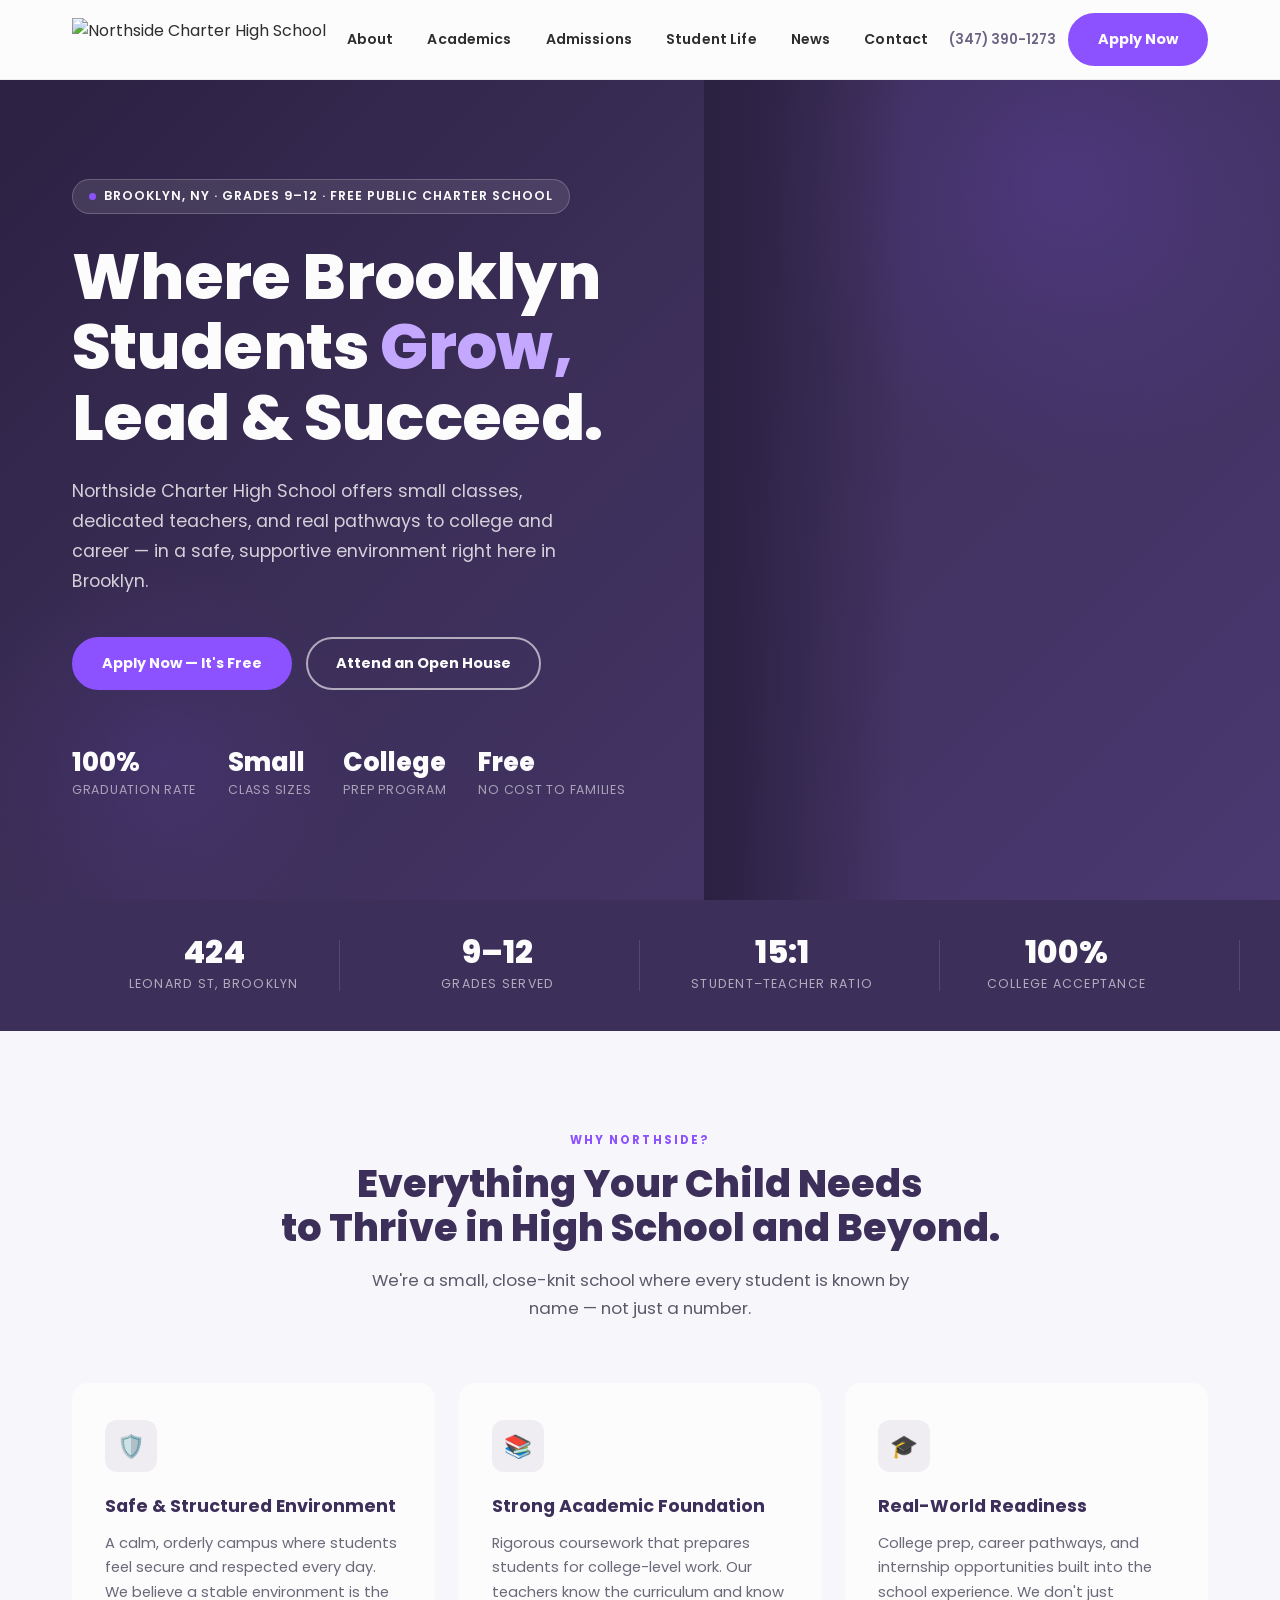
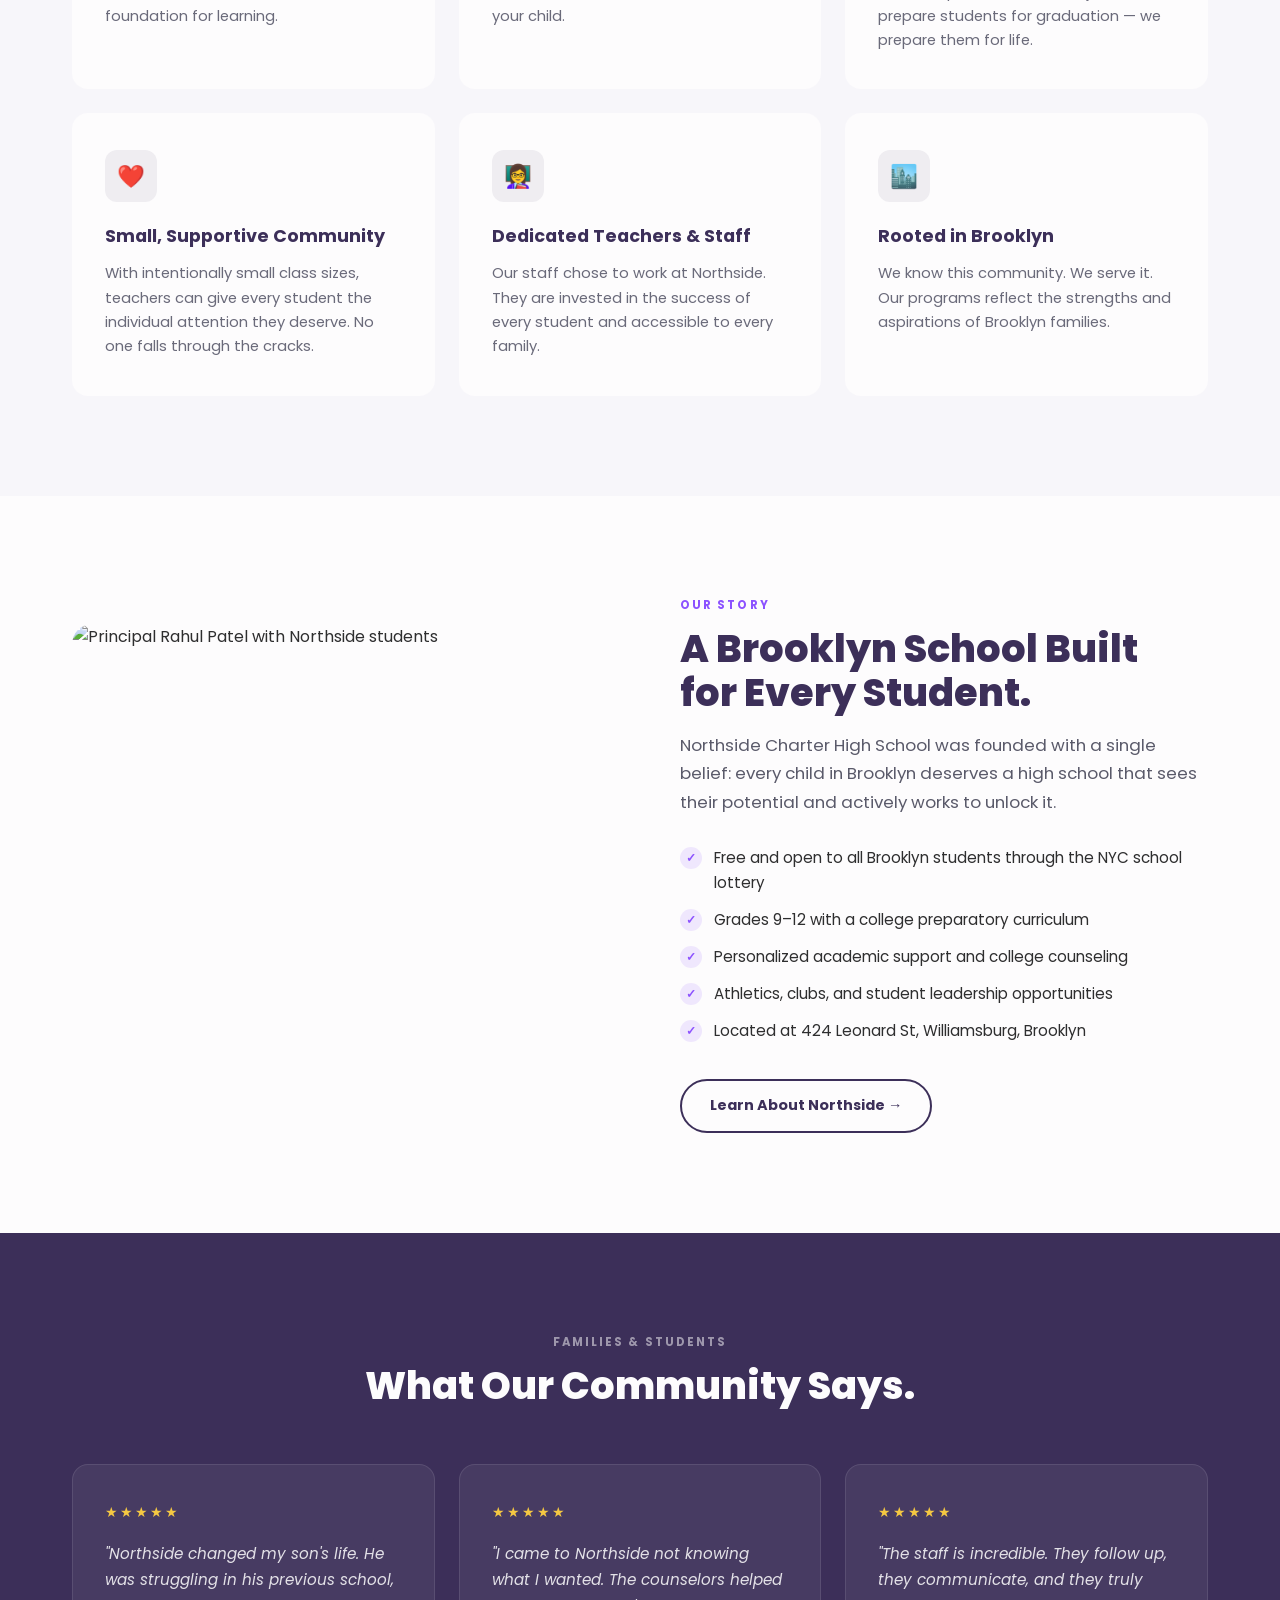
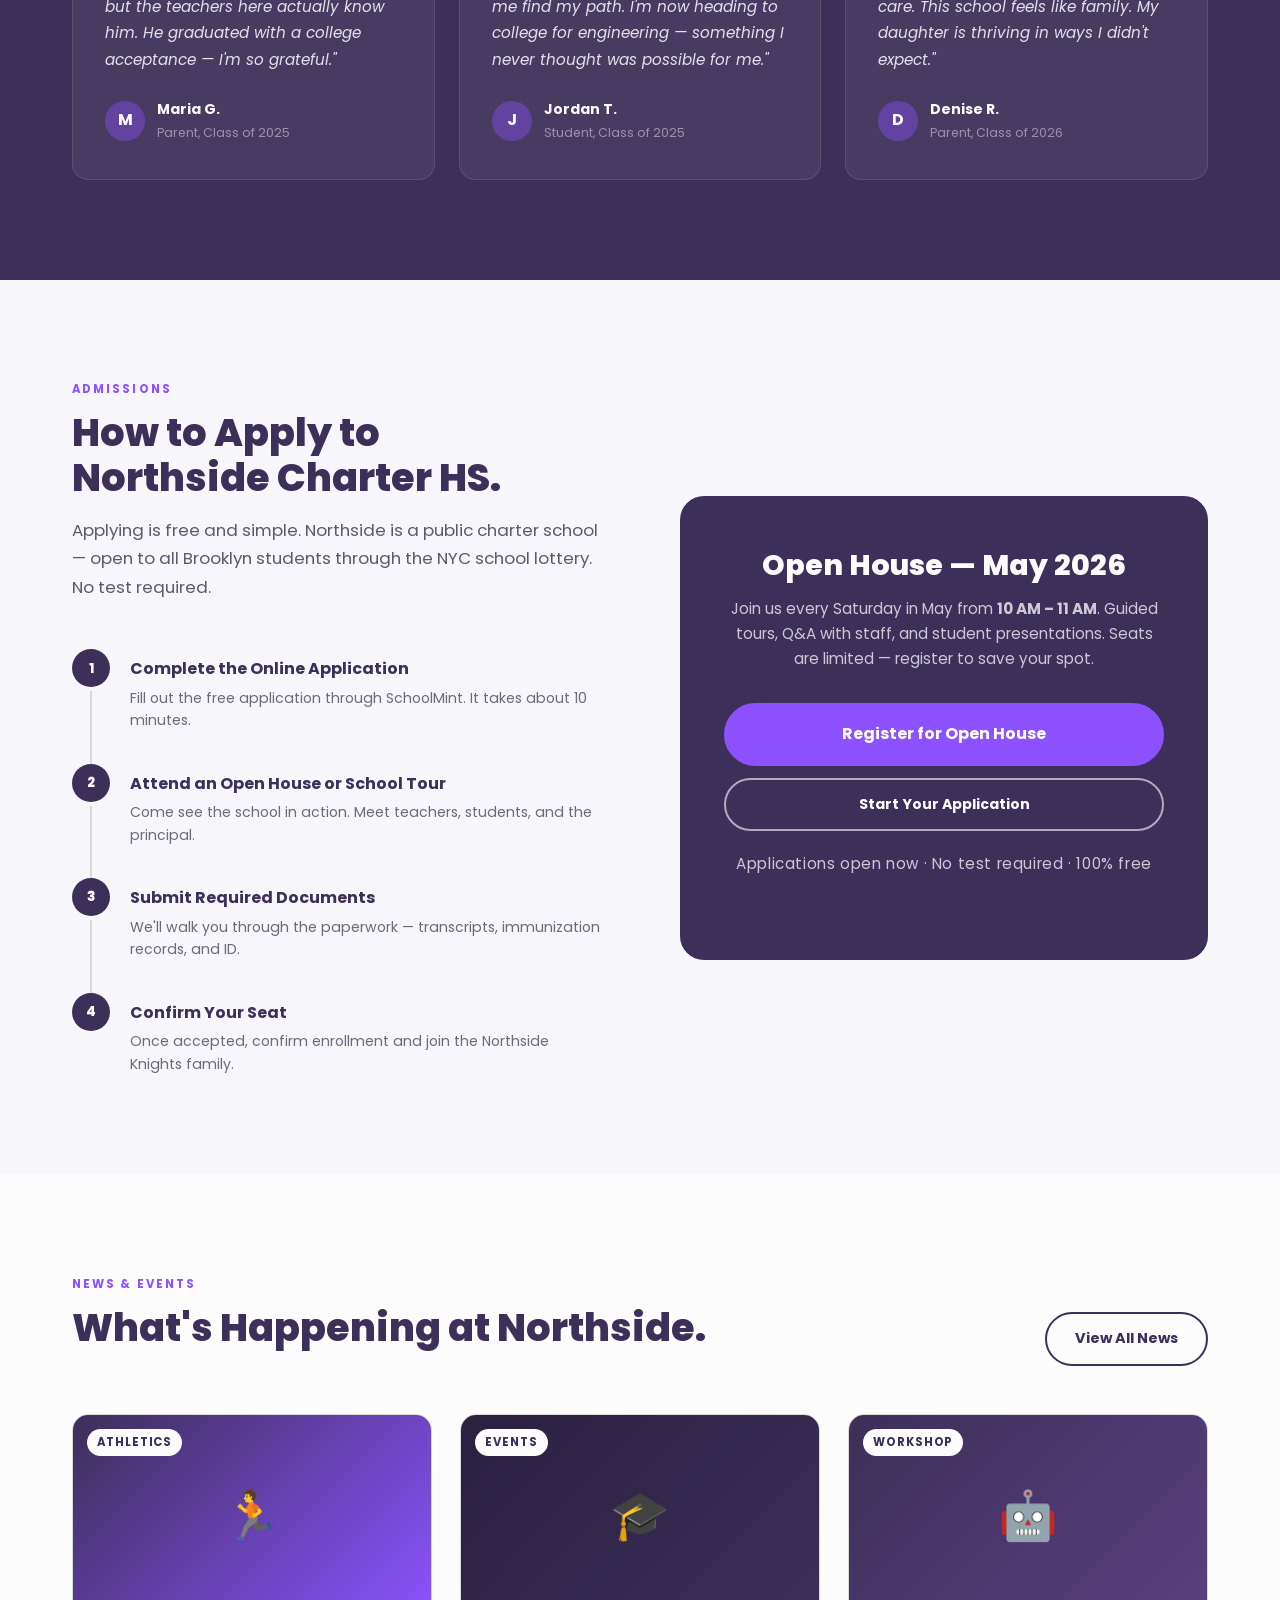
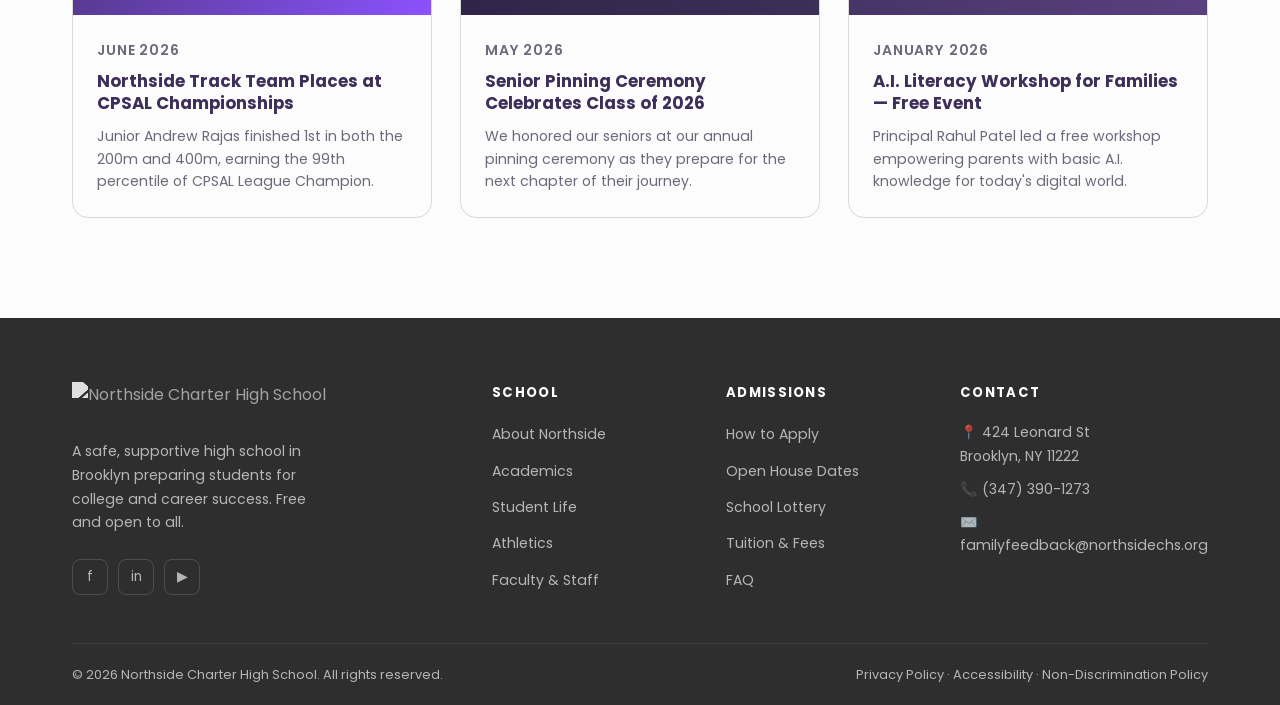
==== index.html @ cc8e1111 "Initial commit: Northside Charter HS demo site" ====
<!DOCTYPE html>
<html lang="en">
<head>
  <meta charset="UTF-8">
  <meta name="viewport" content="width=device-width, initial-scale=1.0">
  <title>Northside Charter High School · Brooklyn, NY</title>
  <meta name="description" content="A safe, supportive high school in Brooklyn that prepares your child for college and career success. Now accepting applications for Grades 9–12.">
  <link rel="stylesheet" href="css/style.css">
</head>
<body>

  <!-- ═══════════════════════════════════════════════════════
       NAVIGATION
  ════════════════════════════════════════════════════════ -->
  <nav class="nav" id="nav">
    <div class="container nav-inner">

      <a href="index.html" class="nav-logo">
        <img src="../images/logo-northside.png" alt="Northside Charter High School">
      </a>

      <ul class="nav-links">
        <li><a href="about.html">About</a></li>
        <li><a href="academics.html">Academics</a></li>
        <li><a href="admissions.html">Admissions</a></li>
        <li><a href="#">Student Life</a></li>
        <li><a href="#">News</a></li>
        <li><a href="#">Contact</a></li>
      </ul>

      <div class="nav-actions">
        <span class="nav-phone">(347) 390-1273</span>
        <a href="admissions.html" class="btn btn-primary">Apply Now</a>
      </div>

      <button class="nav-hamburger" aria-label="Open menu">
        <span></span><span></span><span></span>
      </button>

    </div>
  </nav>

  <!-- ═══════════════════════════════════════════════════════
       HERO
  ════════════════════════════════════════════════════════ -->
  <section class="hero">
    <div class="hero-bg"></div>

    <div class="container">
      <div class="hero-content">
        <div class="hero-badge">Brooklyn, NY · Grades 9–12 · Free Public Charter School</div>

        <h1>
          Where Brooklyn<br>
          Students <em>Grow,</em><br>
          Lead &amp; Succeed.
        </h1>

        <p class="hero-sub">
          Northside Charter High School offers small classes, dedicated teachers,
          and real pathways to college and career — in a safe, supportive environment
          right here in Brooklyn.
        </p>

        <div class="hero-ctas">
          <a href="admissions.html" class="btn btn-primary">Apply Now — It's Free</a>
          <a href="#open-house" class="btn btn-outline">Attend an Open House</a>
        </div>

        <div class="hero-trust">
          <div class="hero-stat">
            <strong>100%</strong>
            <span>Graduation Rate</span>
          </div>
          <div class="hero-stat">
            <strong>Small</strong>
            <span>Class Sizes</span>
          </div>
          <div class="hero-stat">
            <strong>College</strong>
            <span>Prep Program</span>
          </div>
          <div class="hero-stat">
            <strong>Free</strong>
            <span>No Cost to Families</span>
          </div>
        </div>
      </div>
    </div>

    <!-- Add your hero school photo here -->
    <div class="hero-image-col">
      <img src="../images/student-showcase.jpg" alt="Northside students in class">
    </div>
  </section>

  <!-- ═══════════════════════════════════════════════════════
       STATS BAR
  ════════════════════════════════════════════════════════ -->
  <section class="stats-bar">
    <div class="container">
      <div class="stat-item">
        <strong>424</strong>
        <span>Leonard St, Brooklyn</span>
      </div>
      <div class="stat-item">
        <strong>9–12</strong>
        <span>Grades Served</span>
      </div>
      <div class="stat-item">
        <strong>15:1</strong>
        <span>Student–Teacher Ratio</span>
      </div>
      <div class="stat-item">
        <strong>100%</strong>
        <span>College Acceptance</span>
      </div>
    </div>
  </section>

  <!-- ═══════════════════════════════════════════════════════
       WHY NORTHSIDE — PILLARS
  ════════════════════════════════════════════════════════ -->
  <section class="pillars">
    <div class="container">
      <div class="pillars-header">
        <p class="section-label">Why Northside?</p>
        <h2 class="section-title">Everything Your Child Needs<br>to Thrive in High School and Beyond.</h2>
        <p class="section-sub">We're a small, close-knit school where every student is known by name — not just a number.</p>
      </div>

      <div class="pillars-grid">

        <div class="pillar-card">
          <div class="pillar-icon">🛡️</div>
          <h3>Safe &amp; Structured Environment</h3>
          <p>A calm, orderly campus where students feel secure and respected every day. We believe a stable environment is the foundation for learning.</p>
        </div>

        <div class="pillar-card">
          <div class="pillar-icon">📚</div>
          <h3>Strong Academic Foundation</h3>
          <p>Rigorous coursework that prepares students for college-level work. Our teachers know the curriculum and know your child.</p>
        </div>

        <div class="pillar-card">
          <div class="pillar-icon">🎓</div>
          <h3>Real-World Readiness</h3>
          <p>College prep, career pathways, and internship opportunities built into the school experience. We don't just prepare students for graduation — we prepare them for life.</p>
        </div>

        <div class="pillar-card">
          <div class="pillar-icon">❤️</div>
          <h3>Small, Supportive Community</h3>
          <p>With intentionally small class sizes, teachers can give every student the individual attention they deserve. No one falls through the cracks.</p>
        </div>

        <div class="pillar-card">
          <div class="pillar-icon">👩‍🏫</div>
          <h3>Dedicated Teachers &amp; Staff</h3>
          <p>Our staff chose to work at Northside. They are invested in the success of every student and accessible to every family.</p>
        </div>

        <div class="pillar-card">
          <div class="pillar-icon">🏙️</div>
          <h3>Rooted in Brooklyn</h3>
          <p>We know this community. We serve it. Our programs reflect the strengths and aspirations of Brooklyn families.</p>
        </div>

      </div>
    </div>
  </section>

  <!-- ═══════════════════════════════════════════════════════
       ABOUT SPLIT
  ════════════════════════════════════════════════════════ -->
  <section class="about-split">
    <div class="container">

      <div class="about-image-wrap">
        <!-- Replace with a strong school photo -->
        <img src="../images/rahul.jpg" alt="Principal Rahul Patel with Northside students">
        <div class="about-image-accent"></div>
      </div>

      <div class="about-text">
        <p class="section-label">Our Story</p>
        <h2 class="section-title">A Brooklyn School Built<br>for Every Student.</h2>
        <p class="section-sub">
          Northside Charter High School was founded with a single belief: every child in Brooklyn
          deserves a high school that sees their potential and actively works to unlock it.
        </p>

        <ul class="about-list">
          <li>Free and open to all Brooklyn students through the NYC school lottery</li>
          <li>Grades 9–12 with a college preparatory curriculum</li>
          <li>Personalized academic support and college counseling</li>
          <li>Athletics, clubs, and student leadership opportunities</li>
          <li>Located at 424 Leonard St, Williamsburg, Brooklyn</li>
        </ul>

        <a href="about.html" class="btn btn-outline-dark">Learn About Northside →</a>
      </div>

    </div>
  </section>

  <!-- ═══════════════════════════════════════════════════════
       TESTIMONIALS
  ════════════════════════════════════════════════════════ -->
  <section class="testimonials">
    <div class="container">

      <div class="testimonials-header">
        <p class="section-label">Families &amp; Students</p>
        <h2 class="section-title">What Our Community Says.</h2>
      </div>

      <div class="testimonials-grid">

        <div class="testimonial-card">
          <div class="testimonial-stars">★★★★★</div>
          <blockquote>
            "Northside changed my son's life. He was struggling in his previous school, but the teachers here
            actually know him. He graduated with a college acceptance — I'm so grateful."
          </blockquote>
          <div class="testimonial-author">
            <div class="testimonial-avatar">M</div>
            <div>
              <span class="testimonial-name">Maria G.</span>
              <span class="testimonial-role">Parent, Class of 2025</span>
            </div>
          </div>
        </div>

        <div class="testimonial-card">
          <div class="testimonial-stars">★★★★★</div>
          <blockquote>
            "I came to Northside not knowing what I wanted. The counselors helped me find my path.
            I'm now heading to college for engineering — something I never thought was possible for me."
          </blockquote>
          <div class="testimonial-author">
            <div class="testimonial-avatar">J</div>
            <div>
              <span class="testimonial-name">Jordan T.</span>
              <span class="testimonial-role">Student, Class of 2025</span>
            </div>
          </div>
        </div>

        <div class="testimonial-card">
          <div class="testimonial-stars">★★★★★</div>
          <blockquote>
            "The staff is incredible. They follow up, they communicate, and they truly care. This school
            feels like family. My daughter is thriving in ways I didn't expect."
          </blockquote>
          <div class="testimonial-author">
            <div class="testimonial-avatar">D</div>
            <div>
              <span class="testimonial-name">Denise R.</span>
              <span class="testimonial-role">Parent, Class of 2026</span>
            </div>
          </div>
        </div>

      </div>
    </div>
  </section>

  <!-- ═══════════════════════════════════════════════════════
       ADMISSIONS CTA
  ════════════════════════════════════════════════════════ -->
  <section class="admissions-cta">
    <div class="container">

      <div>
        <p class="section-label">Admissions</p>
        <h2 class="section-title">How to Apply to<br>Northside Charter HS.</h2>
        <p class="section-sub" style="margin-bottom:48px;">
          Applying is free and simple. Northside is a public charter school — open to all
          Brooklyn students through the NYC school lottery. No test required.
        </p>

        <div class="admissions-steps">
          <div class="step">
            <div class="step-num">1</div>
            <div class="step-body">
              <h4>Complete the Online Application</h4>
              <p>Fill out the free application through SchoolMint. It takes about 10 minutes.</p>
            </div>
          </div>
          <div class="step">
            <div class="step-num">2</div>
            <div class="step-body">
              <h4>Attend an Open House or School Tour</h4>
              <p>Come see the school in action. Meet teachers, students, and the principal.</p>
            </div>
          </div>
          <div class="step">
            <div class="step-num">3</div>
            <div class="step-body">
              <h4>Submit Required Documents</h4>
              <p>We'll walk you through the paperwork — transcripts, immunization records, and ID.</p>
            </div>
          </div>
          <div class="step">
            <div class="step-num">4</div>
            <div class="step-body">
              <h4>Confirm Your Seat</h4>
              <p>Once accepted, confirm enrollment and join the Northside Knights family.</p>
            </div>
          </div>
        </div>
      </div>

      <div class="cta-card" id="open-house">
        <h3>Open House — May 2026</h3>
        <p>
          Join us every Saturday in May from <strong style="color:#fff;">10 AM – 11 AM</strong>.
          Guided tours, Q&amp;A with staff, and student presentations.
          Seats are limited — register to save your spot.
        </p>
        <a href="#" class="btn btn-primary">Register for Open House</a>
        <a href="#" class="btn btn-outline">Start Your Application</a>
        <p class="cta-deadline">Applications open now · No test required · 100% free</p>
      </div>

    </div>
  </section>

  <!-- ═══════════════════════════════════════════════════════
       NEWS & EVENTS
  ════════════════════════════════════════════════════════ -->
  <section class="news">
    <div class="container">

      <div class="news-header">
        <div>
          <p class="section-label">News &amp; Events</p>
          <h2 class="section-title">What's Happening at Northside.</h2>
        </div>
        <a href="#" class="btn btn-outline-dark">View All News</a>
      </div>

      <div class="news-grid">

        <div class="news-card">
          <div class="news-card-img" style="background: linear-gradient(135deg,#3C2F59,#8C52FF);">
            <span class="news-tag">Athletics</span>
            <span style="font-size:3rem;">🏃</span>
          </div>
          <div class="news-card-body">
            <p class="news-date">June 2026</p>
            <h3>Northside Track Team Places at CPSAL Championships</h3>
            <p>Junior Andrew Rajas finished 1st in both the 200m and 400m, earning the 99th percentile of CPSAL League Champion.</p>
          </div>
        </div>

        <div class="news-card">
          <div class="news-card-img" style="background: linear-gradient(135deg,#2a2040,#3C2F59);">
            <span class="news-tag">Events</span>
            <span style="font-size:3rem;">🎓</span>
          </div>
          <div class="news-card-body">
            <p class="news-date">May 2026</p>
            <h3>Senior Pinning Ceremony Celebrates Class of 2026</h3>
            <p>We honored our seniors at our annual pinning ceremony as they prepare for the next chapter of their journey.</p>
          </div>
        </div>

        <div class="news-card">
          <div class="news-card-img" style="background: linear-gradient(135deg,#3C2F59,#5a4080);">
            <span class="news-tag">Workshop</span>
            <span style="font-size:3rem;">🤖</span>
          </div>
          <div class="news-card-body">
            <p class="news-date">January 2026</p>
            <h3>A.I. Literacy Workshop for Families — Free Event</h3>
            <p>Principal Rahul Patel led a free workshop empowering parents with basic A.I. knowledge for today's digital world.</p>
          </div>
        </div>

      </div>
    </div>
  </section>

  <!-- ═══════════════════════════════════════════════════════
       FOOTER
  ════════════════════════════════════════════════════════ -->
  <footer class="footer">
    <div class="container">

      <div class="footer-top">

        <div class="footer-brand">
          <img src="../images/logo-northside.png" alt="Northside Charter High School">
          <p>A safe, supportive high school in Brooklyn preparing students for college and career success. Free and open to all.</p>
          <div class="footer-social">
            <a href="#" aria-label="Facebook">f</a>
            <a href="#" aria-label="Instagram">in</a>
            <a href="#" aria-label="YouTube">▶</a>
          </div>
        </div>

        <div class="footer-col">
          <h4>School</h4>
          <ul>
            <li><a href="about.html">About Northside</a></li>
            <li><a href="academics.html">Academics</a></li>
            <li><a href="#">Student Life</a></li>
            <li><a href="#">Athletics</a></li>
            <li><a href="#">Faculty &amp; Staff</a></li>
          </ul>
        </div>

        <div class="footer-col">
          <h4>Admissions</h4>
          <ul>
            <li><a href="admissions.html">How to Apply</a></li>
            <li><a href="#">Open House Dates</a></li>
            <li><a href="#">School Lottery</a></li>
            <li><a href="#">Tuition &amp; Fees</a></li>
            <li><a href="#">FAQ</a></li>
          </ul>
        </div>

        <div class="footer-col">
          <h4>Contact</h4>
          <ul class="footer-contact">
            <li>📍 424 Leonard St<br>Brooklyn, NY 11222</li>
            <li>📞 (347) 390-1273</li>
            <li>✉️ familyfeedback@northsidechs.org</li>
          </ul>
        </div>

      </div>

      <div class="footer-bottom">
        <span>© 2026 Northside Charter High School. All rights reserved.</span>
        <span>Privacy Policy · Accessibility · Non-Discrimination Policy</span>
      </div>

    </div>
  </footer>

  <script>
    // Navbar scroll behavior
    const nav = document.getElementById('nav');
    window.addEventListener('scroll', () => {
      nav.classList.toggle('scrolled', window.scrollY > 20);
    });
  </script>

</body>
</html>
---- css/style.css ----
/* ============================================================
   NORTHSIDE CHARTER HIGH SCHOOL — Demo Site
   Brand: Poppins, #3C2F59 purple, #8C52FF violet, #FDFCFD white
   ============================================================ */

@import url('https://fonts.googleapis.com/css2?family=Poppins:wght@300;400;500;600;700;800&display=swap');

/* ─── Reset & Base ─────────────────────────────────────────── */
*, *::before, *::after { box-sizing: border-box; margin: 0; padding: 0; }

:root {
  --purple:      #3C2F59;
  --purple-dark: #2a2040;
  --violet:      #8C52FF;
  --charcoal:    #2E2E2F;
  --gray:        #B3B5B8;
  --light-gray:  #D9D9D9;
  --white:       #FDFCFD;
  --off-white:   #F7F6FA;

  --font: 'Poppins', sans-serif;
  --nav-h: 80px;
  --max-w: 1200px;
  --radius: 8px;
  --transition: 0.22s ease;
}

html { scroll-behavior: smooth; }

body {
  font-family: var(--font);
  color: var(--charcoal);
  background: var(--white);
  line-height: 1.65;
  -webkit-font-smoothing: antialiased;
}

img { display: block; max-width: 100%; }
a { text-decoration: none; color: inherit; }
ul { list-style: none; }

/* ─── Utility ──────────────────────────────────────────────── */
.container {
  width: 100%;
  max-width: var(--max-w);
  margin: 0 auto;
  padding: 0 32px;
}

.section-label {
  font-size: 0.72rem;
  font-weight: 700;
  letter-spacing: 0.18em;
  text-transform: uppercase;
  color: var(--violet);
  margin-bottom: 12px;
}

.section-title {
  font-size: clamp(1.75rem, 3vw, 2.6rem);
  font-weight: 800;
  color: var(--purple);
  line-height: 1.15;
  margin-bottom: 16px;
}

.section-sub {
  font-size: 1.05rem;
  color: #5a5a6a;
  max-width: 540px;
  line-height: 1.7;
}

.btn {
  display: inline-flex;
  align-items: center;
  gap: 8px;
  padding: 13px 28px;
  border-radius: 50px;
  font-family: var(--font);
  font-size: 0.9rem;
  font-weight: 700;
  cursor: pointer;
  transition: var(--transition);
  border: 2px solid transparent;
  white-space: nowrap;
}

.btn-primary {
  background: var(--violet);
  color: var(--white);
  border-color: var(--violet);
}
.btn-primary:hover {
  background: #7340e0;
  border-color: #7340e0;
  transform: translateY(-1px);
  box-shadow: 0 6px 20px rgba(140,82,255,0.35);
}

.btn-outline {
  background: transparent;
  color: var(--white);
  border-color: rgba(255,255,255,0.6);
}
.btn-outline:hover {
  background: rgba(255,255,255,0.12);
  border-color: var(--white);
}

.btn-outline-dark {
  background: transparent;
  color: var(--purple);
  border-color: var(--purple);
}
.btn-outline-dark:hover {
  background: var(--purple);
  color: var(--white);
}

/* ─── Navigation ───────────────────────────────────────────── */
.nav {
  position: fixed;
  top: 0; left: 0; right: 0;
  height: var(--nav-h);
  background: var(--white);
  border-bottom: 1px solid rgba(60,47,89,0.08);
  z-index: 1000;
  transition: box-shadow var(--transition);
}

.nav.scrolled {
  box-shadow: 0 2px 20px rgba(60,47,89,0.12);
}

.nav-inner {
  display: flex;
  align-items: center;
  justify-content: space-between;
  height: 100%;
}

.nav-logo img {
  height: 44px;
  width: auto;
}

.nav-links {
  display: flex;
  align-items: center;
  gap: 6px;
}

.nav-links a {
  font-size: 0.88rem;
  font-weight: 600;
  color: var(--charcoal);
  padding: 8px 14px;
  border-radius: var(--radius);
  transition: var(--transition);
  letter-spacing: 0.01em;
}

.nav-links a:hover {
  color: var(--purple);
  background: var(--off-white);
}

.nav-actions {
  display: flex;
  align-items: center;
  gap: 12px;
}

.nav-phone {
  font-size: 0.82rem;
  font-weight: 600;
  color: var(--purple);
  opacity: 0.75;
}

.nav-hamburger {
  display: none;
  flex-direction: column;
  gap: 5px;
  background: none;
  border: none;
  cursor: pointer;
  padding: 6px;
}
.nav-hamburger span {
  display: block;
  width: 24px;
  height: 2px;
  background: var(--purple);
  border-radius: 2px;
  transition: var(--transition);
}

/* ─── Hero ─────────────────────────────────────────────────── */
.hero {
  min-height: 100vh;
  position: relative;
  display: flex;
  align-items: center;
  padding-top: var(--nav-h);
  background: var(--purple-dark);
  overflow: hidden;
}

.hero-bg {
  position: absolute;
  inset: 0;
  background:
    linear-gradient(135deg, #2a2040 0%, #3C2F59 45%, #4a3870 100%);
}

/* Geometric accent shapes */
.hero-bg::before {
  content: '';
  position: absolute;
  top: -120px; right: -80px;
  width: 600px; height: 600px;
  border-radius: 50%;
  background: radial-gradient(circle, rgba(140,82,255,0.18) 0%, transparent 70%);
}

.hero-bg::after {
  content: '';
  position: absolute;
  bottom: -60px; left: -40px;
  width: 400px; height: 400px;
  border-radius: 50%;
  background: radial-gradient(circle, rgba(140,82,255,0.1) 0%, transparent 70%);
}

.hero-content {
  position: relative;
  z-index: 2;
  max-width: 720px;
}

.hero-badge {
  display: inline-flex;
  align-items: center;
  gap: 8px;
  background: rgba(255,255,255,0.1);
  border: 1px solid rgba(255,255,255,0.2);
  border-radius: 50px;
  padding: 6px 16px;
  font-size: 0.78rem;
  font-weight: 600;
  letter-spacing: 0.08em;
  text-transform: uppercase;
  color: var(--white);
  margin-bottom: 28px;
}

.hero-badge::before {
  content: '';
  width: 7px; height: 7px;
  background: var(--violet);
  border-radius: 50%;
}

.hero h1 {
  font-size: clamp(2.4rem, 5vw, 4rem);
  font-weight: 800;
  color: var(--white);
  line-height: 1.1;
  margin-bottom: 24px;
  letter-spacing: -0.01em;
}

.hero h1 em {
  font-style: normal;
  color: #c4a8ff;
}

.hero-sub {
  font-size: 1.1rem;
  color: rgba(255,255,255,0.78);
  max-width: 520px;
  margin-bottom: 40px;
  line-height: 1.7;
  font-weight: 400;
}

.hero-ctas {
  display: flex;
  flex-wrap: wrap;
  gap: 14px;
  align-items: center;
  margin-bottom: 60px;
}

.hero-trust {
  display: flex;
  gap: 32px;
  flex-wrap: wrap;
}

.hero-stat {
  display: flex;
  flex-direction: column;
}

.hero-stat strong {
  font-size: 1.6rem;
  font-weight: 800;
  color: var(--white);
  line-height: 1;
}

.hero-stat span {
  font-size: 0.78rem;
  color: rgba(255,255,255,0.55);
  text-transform: uppercase;
  letter-spacing: 0.06em;
  margin-top: 4px;
}

.hero-image-col {
  position: absolute;
  right: 0; top: 0; bottom: 0;
  width: 45%;
  overflow: hidden;
}

.hero-image-col::before {
  content: '';
  position: absolute;
  left: 0; top: 0; bottom: 0;
  width: 200px;
  background: linear-gradient(to right, var(--purple-dark), transparent);
  z-index: 1;
}

.hero-image-col img {
  width: 100%;
  height: 100%;
  object-fit: cover;
  opacity: 0.6;
}

/* ─── Stats Bar ────────────────────────────────────────────── */
.stats-bar {
  background: var(--purple);
  padding: 28px 0;
}

.stats-bar .container {
  display: grid;
  grid-template-columns: repeat(4, 1fr);
  gap: 1px;
  position: relative;
}

.stats-bar .container::before {
  content: '';
  position: absolute;
  inset: 12px 0;
  background: repeating-linear-gradient(
    90deg,
    transparent,
    transparent calc(25% - 1px),
    rgba(255,255,255,0.12) calc(25% - 1px),
    rgba(255,255,255,0.12) 25%
  );
  pointer-events: none;
}

.stat-item {
  text-align: center;
  padding: 8px 16px;
}

.stat-item strong {
  display: block;
  font-size: 2rem;
  font-weight: 800;
  color: var(--white);
  line-height: 1;
}

.stat-item span {
  font-size: 0.78rem;
  color: rgba(255,255,255,0.6);
  text-transform: uppercase;
  letter-spacing: 0.1em;
  margin-top: 6px;
  display: block;
}

/* ─── Pillars ──────────────────────────────────────────────── */
.pillars {
  padding: 100px 0;
  background: var(--off-white);
}

.pillars-header {
  text-align: center;
  margin-bottom: 60px;
}

.pillars-header .section-sub {
  margin: 0 auto;
}

.pillars-grid {
  display: grid;
  grid-template-columns: repeat(3, 1fr);
  gap: 24px;
}

.pillar-card {
  background: var(--white);
  border-radius: 16px;
  padding: 36px 32px;
  transition: var(--transition);
  border: 1px solid transparent;
  position: relative;
  overflow: hidden;
}

.pillar-card::before {
  content: '';
  position: absolute;
  top: 0; left: 0; right: 0;
  height: 3px;
  background: var(--violet);
  transform: scaleX(0);
  transform-origin: left;
  transition: transform 0.3s ease;
}

.pillar-card:hover {
  transform: translateY(-4px);
  box-shadow: 0 16px 40px rgba(60,47,89,0.1);
  border-color: rgba(140,82,255,0.12);
}

.pillar-card:hover::before {
  transform: scaleX(1);
}

.pillar-icon {
  width: 52px; height: 52px;
  background: rgba(60,47,89,0.07);
  border-radius: 12px;
  display: flex;
  align-items: center;
  justify-content: center;
  margin-bottom: 20px;
  font-size: 1.4rem;
}

.pillar-card h3 {
  font-size: 1.1rem;
  font-weight: 700;
  color: var(--purple);
  margin-bottom: 10px;
}

.pillar-card p {
  font-size: 0.92rem;
  color: #6a6a7a;
  line-height: 1.65;
}

/* ─── About Split ──────────────────────────────────────────── */
.about-split {
  padding: 100px 0;
  background: var(--white);
}

.about-split .container {
  display: grid;
  grid-template-columns: 1fr 1fr;
  gap: 80px;
  align-items: center;
}

.about-image-wrap {
  position: relative;
  border-radius: 20px;
  overflow: hidden;
}

.about-image-wrap img {
  width: 100%;
  height: 480px;
  object-fit: cover;
  border-radius: 20px;
}

.about-image-accent {
  position: absolute;
  bottom: -20px; right: -20px;
  width: 180px; height: 180px;
  background: var(--violet);
  border-radius: 20px;
  z-index: -1;
  opacity: 0.25;
}

.about-text .section-sub {
  margin-bottom: 28px;
}

.about-list {
  margin: 28px 0 36px;
  display: flex;
  flex-direction: column;
  gap: 12px;
}

.about-list li {
  display: flex;
  align-items: flex-start;
  gap: 12px;
  font-size: 0.95rem;
  color: var(--charcoal);
}

.about-list li::before {
  content: '✓';
  width: 22px; height: 22px;
  background: rgba(140,82,255,0.12);
  color: var(--violet);
  border-radius: 50%;
  display: flex;
  align-items: center;
  justify-content: center;
  font-size: 0.75rem;
  font-weight: 800;
  flex-shrink: 0;
  margin-top: 2px;
}

/* ─── Testimonials ─────────────────────────────────────────── */
.testimonials {
  background: var(--purple);
  padding: 100px 0;
}

.testimonials-header {
  text-align: center;
  margin-bottom: 56px;
}

.testimonials-header .section-label { color: rgba(255,255,255,0.5); }
.testimonials-header .section-title { color: var(--white); }

.testimonials-grid {
  display: grid;
  grid-template-columns: repeat(3, 1fr);
  gap: 24px;
}

.testimonial-card {
  background: rgba(255,255,255,0.06);
  border: 1px solid rgba(255,255,255,0.1);
  border-radius: 16px;
  padding: 36px 32px;
  transition: var(--transition);
}

.testimonial-card:hover {
  background: rgba(255,255,255,0.1);
}

.testimonial-stars {
  color: #f5c842;
  font-size: 0.9rem;
  margin-bottom: 16px;
  letter-spacing: 2px;
}

.testimonial-card blockquote {
  font-size: 0.95rem;
  color: rgba(255,255,255,0.85);
  line-height: 1.75;
  font-style: italic;
  margin-bottom: 24px;
  font-weight: 400;
}

.testimonial-author {
  display: flex;
  align-items: center;
  gap: 12px;
}

.testimonial-avatar {
  width: 40px; height: 40px;
  border-radius: 50%;
  background: rgba(140,82,255,0.4);
  display: flex;
  align-items: center;
  justify-content: center;
  font-size: 1rem;
  font-weight: 700;
  color: var(--white);
  flex-shrink: 0;
}

.testimonial-name {
  font-size: 0.88rem;
  font-weight: 700;
  color: var(--white);
  display: block;
}

.testimonial-role {
  font-size: 0.78rem;
  color: rgba(255,255,255,0.45);
  display: block;
  margin-top: 2px;
}

/* ─── Admissions CTA ───────────────────────────────────────── */
.admissions-cta {
  padding: 100px 0;
  background: var(--off-white);
}

.admissions-cta .container {
  display: grid;
  grid-template-columns: 1fr 1fr;
  gap: 80px;
  align-items: center;
}

.admissions-steps {
  display: flex;
  flex-direction: column;
  gap: 0;
}

.step {
  display: flex;
  gap: 20px;
  position: relative;
  padding-bottom: 32px;
}

.step:last-child { padding-bottom: 0; }

.step:not(:last-child)::after {
  content: '';
  position: absolute;
  left: 18px;
  top: 42px;
  bottom: 0;
  width: 2px;
  background: var(--light-gray);
}

.step-num {
  width: 38px; height: 38px;
  border-radius: 50%;
  background: var(--purple);
  color: var(--white);
  font-size: 0.82rem;
  font-weight: 800;
  display: flex;
  align-items: center;
  justify-content: center;
  flex-shrink: 0;
  position: relative;
  z-index: 1;
}

.step-body h4 {
  font-size: 1rem;
  font-weight: 700;
  color: var(--purple);
  margin-bottom: 4px;
  padding-top: 7px;
}

.step-body p {
  font-size: 0.88rem;
  color: #6a6a7a;
  line-height: 1.6;
}

.cta-card {
  background: var(--purple);
  border-radius: 24px;
  padding: 52px 44px;
  color: var(--white);
  text-align: center;
}

.cta-card h3 {
  font-size: 1.8rem;
  font-weight: 800;
  margin-bottom: 14px;
  line-height: 1.2;
}

.cta-card p {
  font-size: 0.95rem;
  opacity: 0.75;
  margin-bottom: 32px;
  line-height: 1.65;
}

.cta-card .btn-primary {
  width: 100%;
  justify-content: center;
  font-size: 1rem;
  padding: 16px;
  margin-bottom: 12px;
}

.cta-card .btn-outline {
  width: 100%;
  justify-content: center;
  font-size: 0.88rem;
  padding: 13px;
}

.cta-deadline {
  margin-top: 20px;
  font-size: 0.78rem;
  opacity: 0.5;
  letter-spacing: 0.04em;
}

/* ─── News / Events ────────────────────────────────────────── */
.news {
  padding: 100px 0;
  background: var(--white);
}

.news-header {
  display: flex;
  align-items: flex-end;
  justify-content: space-between;
  margin-bottom: 48px;
  flex-wrap: wrap;
  gap: 16px;
}

.news-grid {
  display: grid;
  grid-template-columns: repeat(3, 1fr);
  gap: 28px;
}

.news-card {
  border-radius: 16px;
  overflow: hidden;
  border: 1px solid var(--light-gray);
  transition: var(--transition);
}

.news-card:hover {
  transform: translateY(-3px);
  box-shadow: 0 12px 36px rgba(60,47,89,0.1);
}

.news-card-img {
  height: 200px;
  background: linear-gradient(135deg, var(--purple) 0%, var(--violet) 100%);
  position: relative;
  overflow: hidden;
  display: flex;
  align-items: center;
  justify-content: center;
}

.news-card-img img {
  width: 100%;
  height: 100%;
  object-fit: cover;
}

.news-tag {
  position: absolute;
  top: 14px; left: 14px;
  background: var(--white);
  color: var(--purple);
  font-size: 0.72rem;
  font-weight: 700;
  letter-spacing: 0.08em;
  text-transform: uppercase;
  padding: 4px 10px;
  border-radius: 50px;
}

.news-card-body {
  padding: 24px;
}

.news-date {
  font-size: 0.78rem;
  color: var(--violet);
  font-weight: 600;
  margin-bottom: 8px;
  text-transform: uppercase;
  letter-spacing: 0.06em;
}

.news-card-body h3 {
  font-size: 1.05rem;
  font-weight: 700;
  color: var(--purple);
  margin-bottom: 10px;
  line-height: 1.35;
}

.news-card-body p {
  font-size: 0.88rem;
  color: #6a6a7a;
  line-height: 1.6;
}

/* ─── Footer ───────────────────────────────────────────────── */
.footer {
  background: var(--charcoal);
  color: rgba(255,255,255,0.65);
  padding: 64px 0 0;
}

.footer-top {
  display: grid;
  grid-template-columns: 2fr 1fr 1fr 1fr;
  gap: 48px;
  margin-bottom: 48px;
}

.footer-brand img {
  height: 42px;
  margin-bottom: 16px;
  filter: brightness(0) invert(1);
  opacity: 0.85;
}

.footer-brand p {
  font-size: 0.88rem;
  line-height: 1.7;
  max-width: 260px;
  margin-bottom: 24px;
}

.footer-social {
  display: flex;
  gap: 10px;
}

.footer-social a {
  width: 36px; height: 36px;
  border: 1px solid rgba(255,255,255,0.15);
  border-radius: 8px;
  display: flex;
  align-items: center;
  justify-content: center;
  font-size: 0.85rem;
  transition: var(--transition);
}

.footer-social a:hover {
  background: var(--violet);
  border-color: var(--violet);
  color: var(--white);
}

.footer-col h4 {
  font-size: 0.82rem;
  font-weight: 700;
  color: var(--white);
  text-transform: uppercase;
  letter-spacing: 0.1em;
  margin-bottom: 18px;
}

.footer-col ul {
  display: flex;
  flex-direction: column;
  gap: 10px;
}

.footer-col ul li a {
  font-size: 0.88rem;
  transition: color var(--transition);
}

.footer-col ul li a:hover { color: var(--white); }

.footer-contact li {
  font-size: 0.88rem;
  display: flex;
  gap: 8px;
  align-items: flex-start;
}

.footer-bottom {
  border-top: 1px solid rgba(255,255,255,0.08);
  padding: 20px 0;
  display: flex;
  justify-content: space-between;
  align-items: center;
  font-size: 0.8rem;
  flex-wrap: wrap;
  gap: 8px;
}

/* ─── Responsive ───────────────────────────────────────────── */
@media (max-width: 1024px) {
  .hero-image-col { display: none; }

  .about-split .container,
  .admissions-cta .container {
    grid-template-columns: 1fr;
    gap: 48px;
  }

  .about-image-wrap img { height: 360px; }
}

@media (max-width: 768px) {
  .nav-links, .nav-phone { display: none; }
  .nav-hamburger { display: flex; }

  .stats-bar .container { grid-template-columns: repeat(2, 1fr); }
  .stats-bar .container::before { display: none; }

  .pillars-grid { grid-template-columns: 1fr; }
  .testimonials-grid { grid-template-columns: 1fr; }
  .news-grid { grid-template-columns: 1fr; }

  .footer-top { grid-template-columns: 1fr 1fr; gap: 36px; }
  .news-header { flex-direction: column; align-items: flex-start; }
}

@media (max-width: 480px) {
  .container { padding: 0 20px; }
  .hero-ctas { flex-direction: column; align-items: flex-start; }
  .stats-bar .container { grid-template-columns: repeat(2, 1fr); }
  .footer-top { grid-template-columns: 1fr; }
}
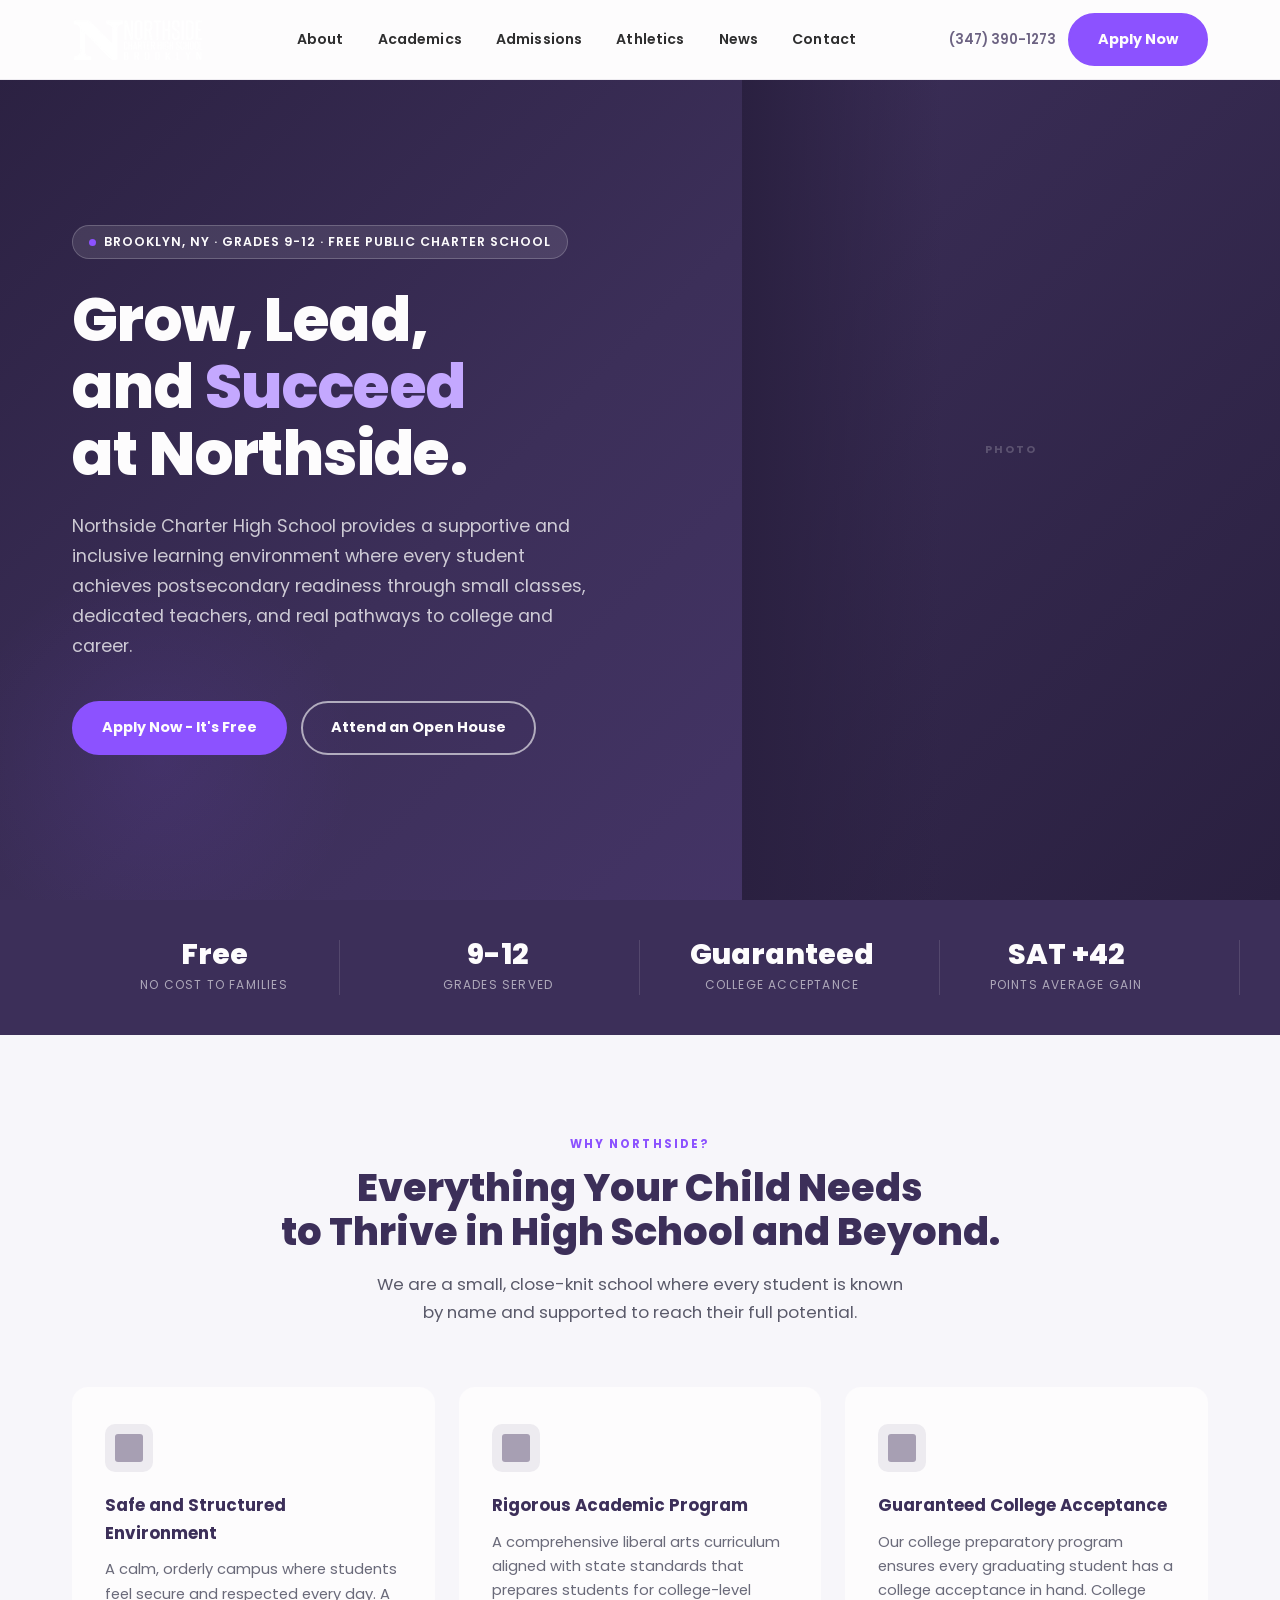
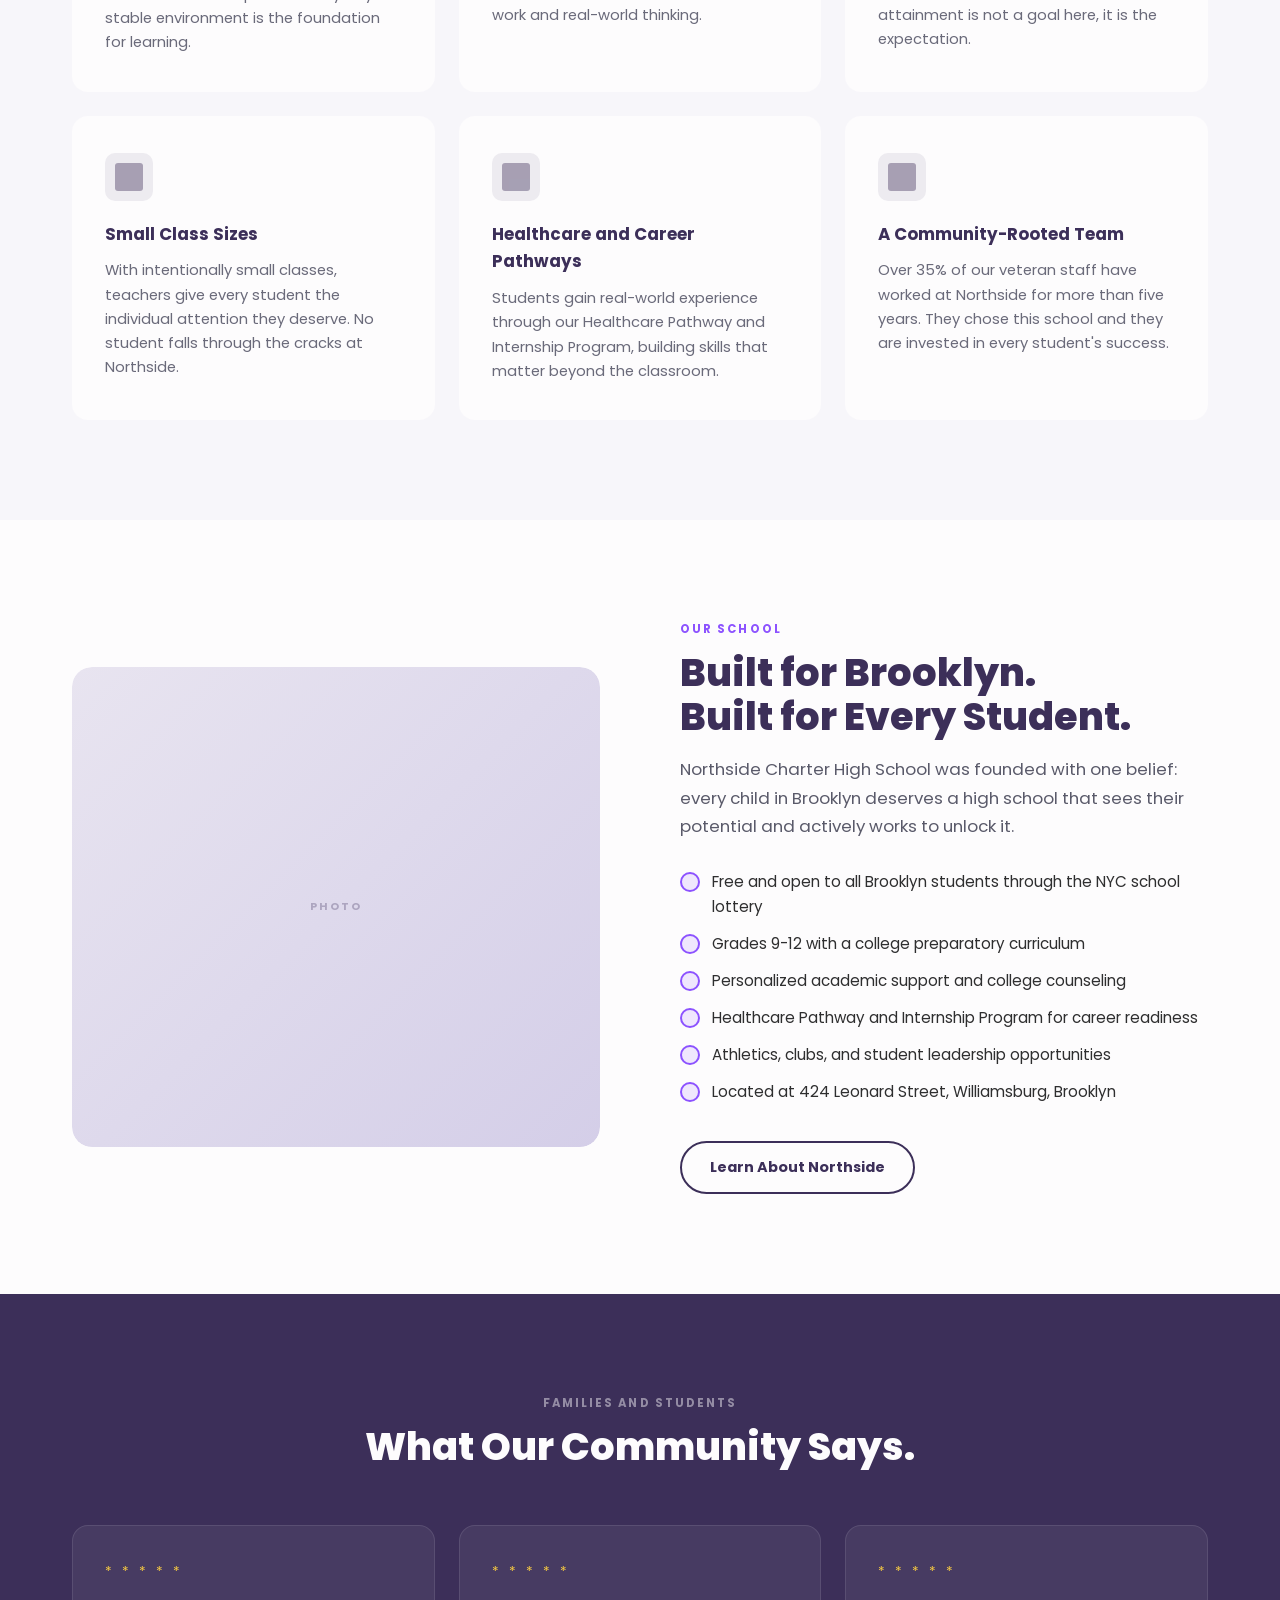
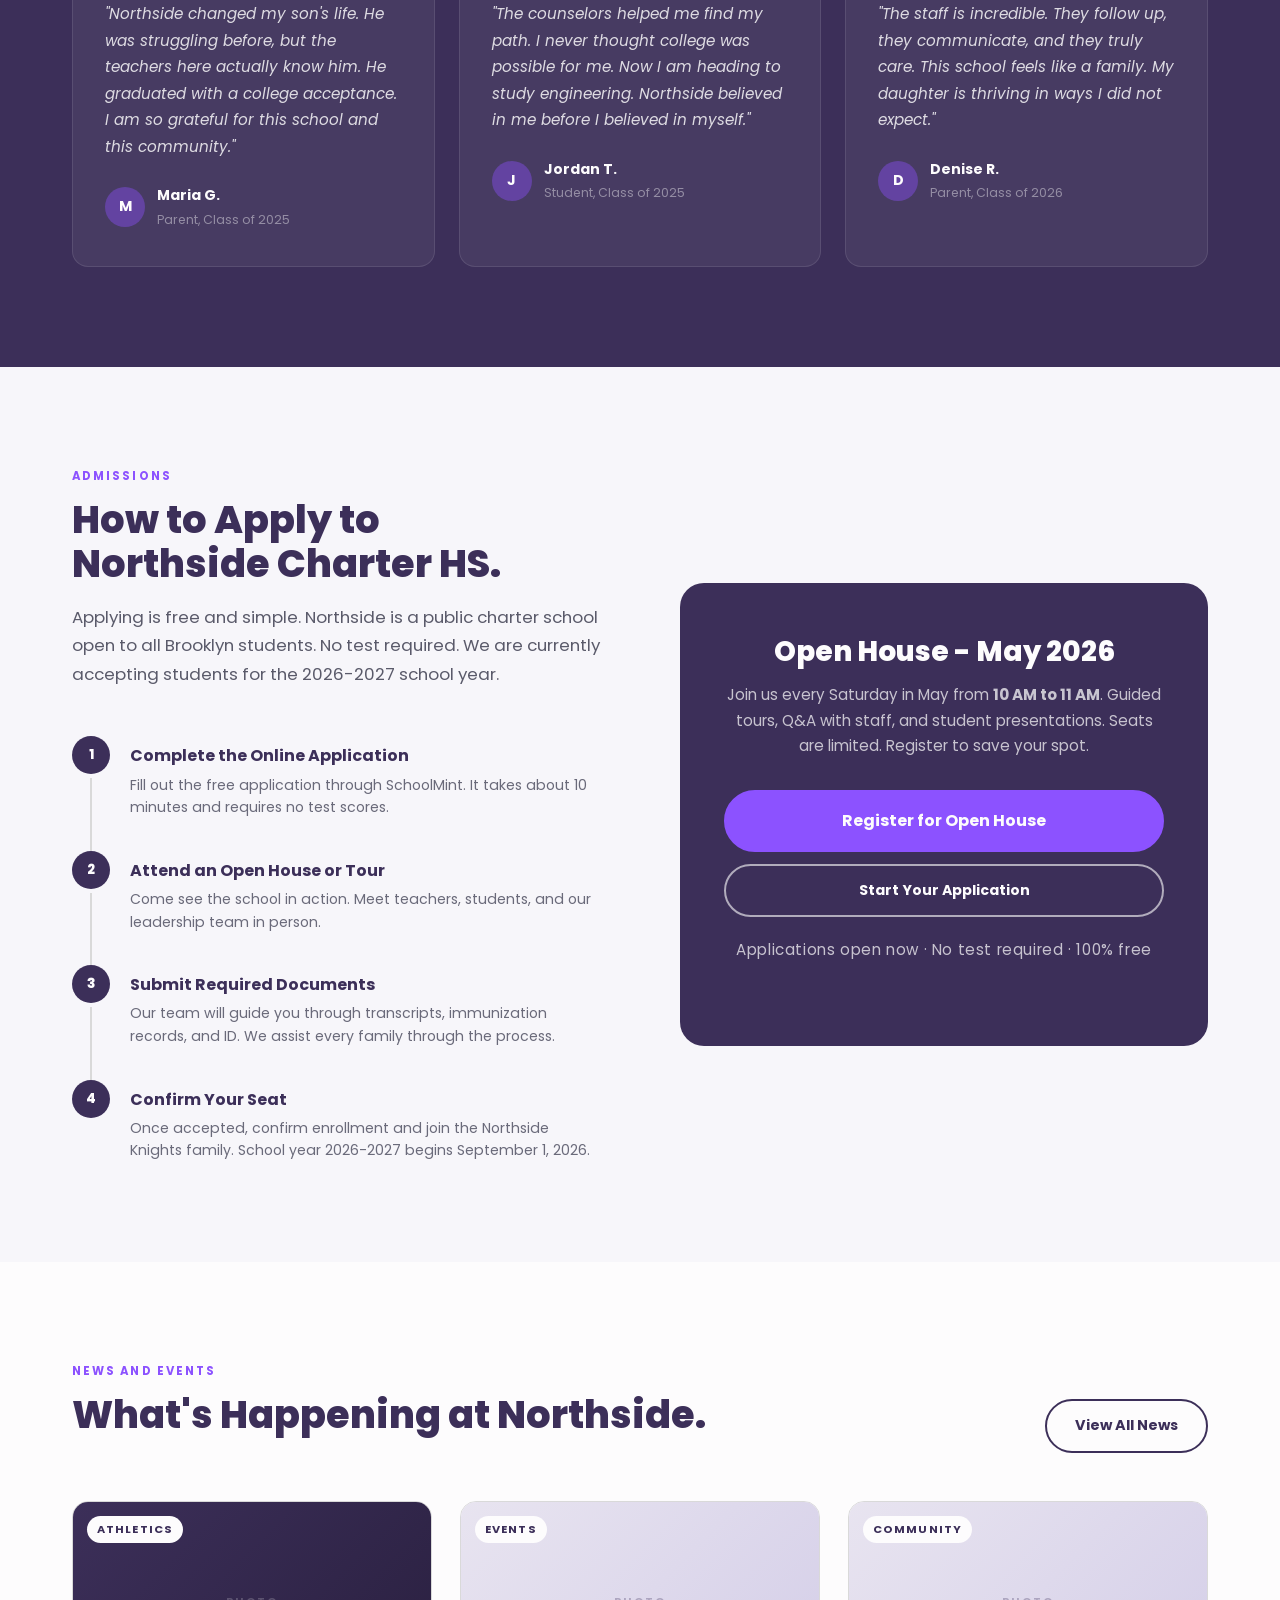
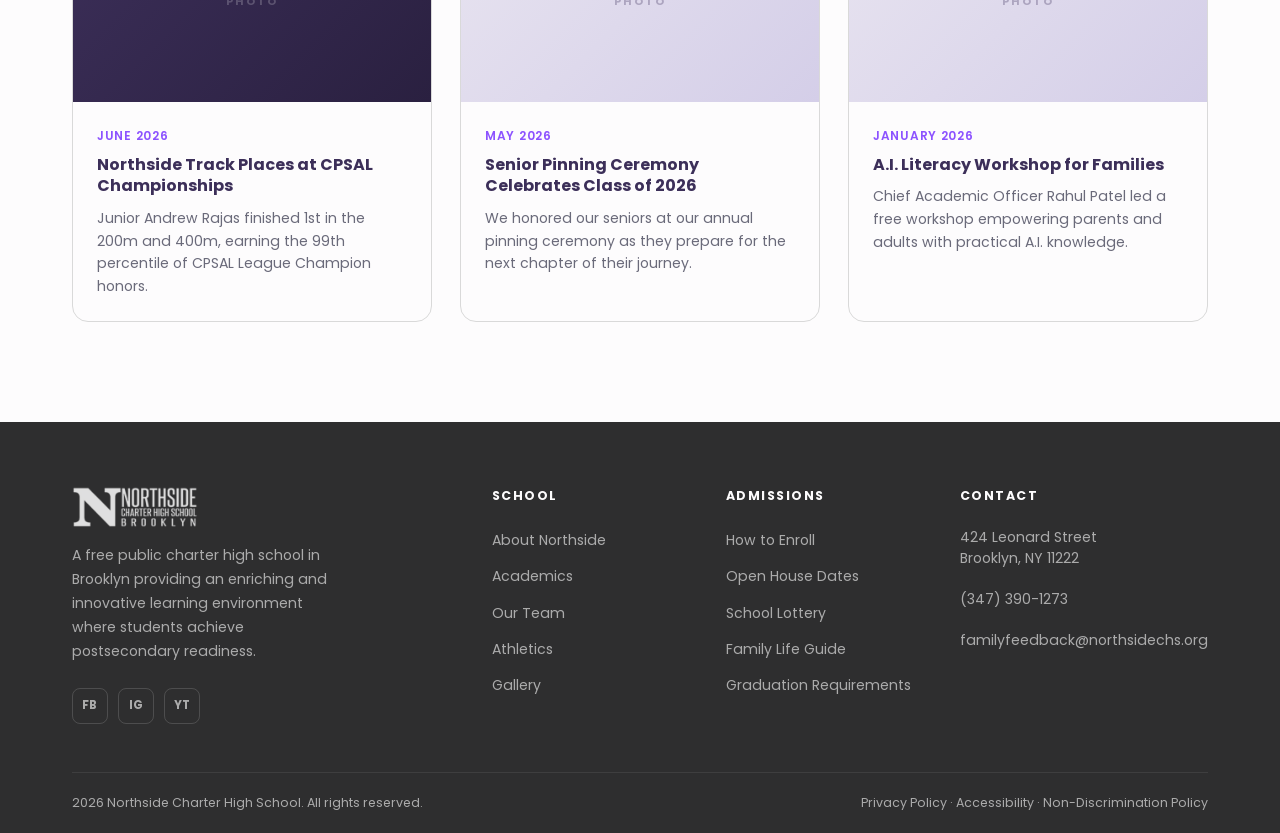
==== commit 095a336d: "Rebuild homepage and add About page with real copy, brand-accurate styles, no emojis, placeholder im" ====
--- a/index.html
+++ b/index.html
@@ -4,225 +4,165 @@
   <meta charset="UTF-8">
   <meta name="viewport" content="width=device-width, initial-scale=1.0">
   <title>Northside Charter High School · Brooklyn, NY</title>
-  <meta name="description" content="A safe, supportive high school in Brooklyn that prepares your child for college and career success. Now accepting applications for Grades 9–12.">
+  <meta name="description" content="A supportive and inclusive high school in Brooklyn where every student is encouraged to grow, lead, and succeed. Now accepting applications for Grades 9-12.">
   <link rel="stylesheet" href="css/style.css">
 </head>
 <body>
 
-  <!-- ═══════════════════════════════════════════════════════
-       NAVIGATION
-  ════════════════════════════════════════════════════════ -->
+  <!-- NAVIGATION -->
   <nav class="nav" id="nav">
     <div class="container nav-inner">
-
       <a href="index.html" class="nav-logo">
-        <img src="../images/logo-northside.png" alt="Northside Charter High School">
+        <img src="images/logo-northside.png" alt="Northside Charter High School">
       </a>
-
       <ul class="nav-links">
         <li><a href="about.html">About</a></li>
-        <li><a href="academics.html">Academics</a></li>
-        <li><a href="admissions.html">Admissions</a></li>
-        <li><a href="#">Student Life</a></li>
+        <li><a href="#">Academics</a></li>
+        <li><a href="#">Admissions</a></li>
+        <li><a href="#">Athletics</a></li>
         <li><a href="#">News</a></li>
         <li><a href="#">Contact</a></li>
       </ul>
-
       <div class="nav-actions">
         <span class="nav-phone">(347) 390-1273</span>
-        <a href="admissions.html" class="btn btn-primary">Apply Now</a>
-      </div>
-
+        <a href="https://nschs.schoolmint.net/signup" class="btn btn-primary" target="_blank" rel="noopener">Apply Now</a>
+      </div>
       <button class="nav-hamburger" aria-label="Open menu">
         <span></span><span></span><span></span>
       </button>
-
     </div>
   </nav>
 
-  <!-- ═══════════════════════════════════════════════════════
-       HERO
-  ════════════════════════════════════════════════════════ -->
+  <!-- HERO -->
   <section class="hero">
     <div class="hero-bg"></div>
-
     <div class="container">
       <div class="hero-content">
-        <div class="hero-badge">Brooklyn, NY · Grades 9–12 · Free Public Charter School</div>
-
+        <div class="hero-badge">Brooklyn, NY · Grades 9-12 · Free Public Charter School</div>
         <h1>
-          Where Brooklyn<br>
-          Students <em>Grow,</em><br>
-          Lead &amp; Succeed.
+          Grow, Lead,<br>and <em>Succeed</em><br>at Northside.
         </h1>
-
         <p class="hero-sub">
-          Northside Charter High School offers small classes, dedicated teachers,
-          and real pathways to college and career — in a safe, supportive environment
-          right here in Brooklyn.
+          Northside Charter High School provides a supportive and inclusive learning environment
+          where every student achieves postsecondary readiness through small classes, dedicated
+          teachers, and real pathways to college and career.
         </p>
-
         <div class="hero-ctas">
-          <a href="admissions.html" class="btn btn-primary">Apply Now — It's Free</a>
+          <a href="https://nschs.schoolmint.net/signup" class="btn btn-primary" target="_blank" rel="noopener">Apply Now - It's Free</a>
           <a href="#open-house" class="btn btn-outline">Attend an Open House</a>
         </div>
-
-        <div class="hero-trust">
-          <div class="hero-stat">
-            <strong>100%</strong>
-            <span>Graduation Rate</span>
-          </div>
-          <div class="hero-stat">
-            <strong>Small</strong>
-            <span>Class Sizes</span>
-          </div>
-          <div class="hero-stat">
-            <strong>College</strong>
-            <span>Prep Program</span>
-          </div>
-          <div class="hero-stat">
-            <strong>Free</strong>
-            <span>No Cost to Families</span>
-          </div>
-        </div>
-      </div>
-    </div>
-
-    <!-- Add your hero school photo here -->
+      </div>
+    </div>
     <div class="hero-image-col">
-      <img src="../images/student-showcase.jpg" alt="Northside students in class">
-    </div>
-  </section>
-
-  <!-- ═══════════════════════════════════════════════════════
-       STATS BAR
-  ════════════════════════════════════════════════════════ -->
+      <div class="img-placeholder dark"></div>
+    </div>
+  </section>
+
+  <!-- STATS BAR -->
   <section class="stats-bar">
     <div class="container">
       <div class="stat-item">
-        <strong>424</strong>
-        <span>Leonard St, Brooklyn</span>
+        <strong>Free</strong>
+        <span>No Cost to Families</span>
       </div>
       <div class="stat-item">
-        <strong>9–12</strong>
+        <strong>9-12</strong>
         <span>Grades Served</span>
       </div>
       <div class="stat-item">
-        <strong>15:1</strong>
-        <span>Student–Teacher Ratio</span>
+        <strong>Guaranteed</strong>
+        <span>College Acceptance</span>
       </div>
       <div class="stat-item">
-        <strong>100%</strong>
-        <span>College Acceptance</span>
-      </div>
-    </div>
-  </section>
-
-  <!-- ═══════════════════════════════════════════════════════
-       WHY NORTHSIDE — PILLARS
-  ════════════════════════════════════════════════════════ -->
+        <strong>SAT +42</strong>
+        <span>Points Average Gain</span>
+      </div>
+    </div>
+  </section>
+
+  <!-- WHY NORTHSIDE -->
   <section class="pillars">
     <div class="container">
       <div class="pillars-header">
-        <p class="section-label">Why Northside?</p>
+        <span class="section-label">Why Northside?</span>
         <h2 class="section-title">Everything Your Child Needs<br>to Thrive in High School and Beyond.</h2>
-        <p class="section-sub">We're a small, close-knit school where every student is known by name — not just a number.</p>
-      </div>
-
+        <p class="section-sub">We are a small, close-knit school where every student is known by name and supported to reach their full potential.</p>
+      </div>
       <div class="pillars-grid">
-
-        <div class="pillar-card">
-          <div class="pillar-icon">🛡️</div>
-          <h3>Safe &amp; Structured Environment</h3>
-          <p>A calm, orderly campus where students feel secure and respected every day. We believe a stable environment is the foundation for learning.</p>
-        </div>
-
-        <div class="pillar-card">
-          <div class="pillar-icon">📚</div>
-          <h3>Strong Academic Foundation</h3>
-          <p>Rigorous coursework that prepares students for college-level work. Our teachers know the curriculum and know your child.</p>
-        </div>
-
-        <div class="pillar-card">
-          <div class="pillar-icon">🎓</div>
-          <h3>Real-World Readiness</h3>
-          <p>College prep, career pathways, and internship opportunities built into the school experience. We don't just prepare students for graduation — we prepare them for life.</p>
-        </div>
-
-        <div class="pillar-card">
-          <div class="pillar-icon">❤️</div>
-          <h3>Small, Supportive Community</h3>
-          <p>With intentionally small class sizes, teachers can give every student the individual attention they deserve. No one falls through the cracks.</p>
-        </div>
-
-        <div class="pillar-card">
-          <div class="pillar-icon">👩‍🏫</div>
-          <h3>Dedicated Teachers &amp; Staff</h3>
-          <p>Our staff chose to work at Northside. They are invested in the success of every student and accessible to every family.</p>
-        </div>
-
-        <div class="pillar-card">
-          <div class="pillar-icon">🏙️</div>
-          <h3>Rooted in Brooklyn</h3>
-          <p>We know this community. We serve it. Our programs reflect the strengths and aspirations of Brooklyn families.</p>
-        </div>
-
-      </div>
-    </div>
-  </section>
-
-  <!-- ═══════════════════════════════════════════════════════
-       ABOUT SPLIT
-  ════════════════════════════════════════════════════════ -->
+        <div class="pillar-card">
+          <div class="pillar-icon"></div>
+          <h3>Safe and Structured Environment</h3>
+          <p>A calm, orderly campus where students feel secure and respected every day. A stable environment is the foundation for learning.</p>
+        </div>
+        <div class="pillar-card">
+          <div class="pillar-icon"></div>
+          <h3>Rigorous Academic Program</h3>
+          <p>A comprehensive liberal arts curriculum aligned with state standards that prepares students for college-level work and real-world thinking.</p>
+        </div>
+        <div class="pillar-card">
+          <div class="pillar-icon"></div>
+          <h3>Guaranteed College Acceptance</h3>
+          <p>Our college preparatory program ensures every graduating student has a college acceptance in hand. College attainment is not a goal here, it is the expectation.</p>
+        </div>
+        <div class="pillar-card">
+          <div class="pillar-icon"></div>
+          <h3>Small Class Sizes</h3>
+          <p>With intentionally small classes, teachers give every student the individual attention they deserve. No student falls through the cracks at Northside.</p>
+        </div>
+        <div class="pillar-card">
+          <div class="pillar-icon"></div>
+          <h3>Healthcare and Career Pathways</h3>
+          <p>Students gain real-world experience through our Healthcare Pathway and Internship Program, building skills that matter beyond the classroom.</p>
+        </div>
+        <div class="pillar-card">
+          <div class="pillar-icon"></div>
+          <h3>A Community-Rooted Team</h3>
+          <p>Over 35% of our veteran staff have worked at Northside for more than five years. They chose this school and they are invested in every student's success.</p>
+        </div>
+      </div>
+    </div>
+  </section>
+
+  <!-- ABOUT SPLIT -->
   <section class="about-split">
     <div class="container">
-
       <div class="about-image-wrap">
-        <!-- Replace with a strong school photo -->
-        <img src="../images/rahul.jpg" alt="Principal Rahul Patel with Northside students">
+        <div class="img-placeholder"></div>
         <div class="about-image-accent"></div>
       </div>
-
       <div class="about-text">
-        <p class="section-label">Our Story</p>
-        <h2 class="section-title">A Brooklyn School Built<br>for Every Student.</h2>
+        <span class="section-label">Our School</span>
+        <h2 class="section-title">Built for Brooklyn.<br>Built for Every Student.</h2>
         <p class="section-sub">
-          Northside Charter High School was founded with a single belief: every child in Brooklyn
-          deserves a high school that sees their potential and actively works to unlock it.
+          Northside Charter High School was founded with one belief: every child in Brooklyn deserves
+          a high school that sees their potential and actively works to unlock it.
         </p>
-
         <ul class="about-list">
           <li>Free and open to all Brooklyn students through the NYC school lottery</li>
-          <li>Grades 9–12 with a college preparatory curriculum</li>
+          <li>Grades 9-12 with a college preparatory curriculum</li>
           <li>Personalized academic support and college counseling</li>
+          <li>Healthcare Pathway and Internship Program for career readiness</li>
           <li>Athletics, clubs, and student leadership opportunities</li>
-          <li>Located at 424 Leonard St, Williamsburg, Brooklyn</li>
+          <li>Located at 424 Leonard Street, Williamsburg, Brooklyn</li>
         </ul>
-
-        <a href="about.html" class="btn btn-outline-dark">Learn About Northside →</a>
-      </div>
-
-    </div>
-  </section>
-
-  <!-- ═══════════════════════════════════════════════════════
-       TESTIMONIALS
-  ════════════════════════════════════════════════════════ -->
+        <a href="about.html" class="btn btn-outline-dark">Learn About Northside</a>
+      </div>
+    </div>
+  </section>
+
+  <!-- TESTIMONIALS -->
   <section class="testimonials">
     <div class="container">
-
       <div class="testimonials-header">
-        <p class="section-label">Families &amp; Students</p>
+        <span class="section-label">Families and Students</span>
         <h2 class="section-title">What Our Community Says.</h2>
       </div>
-
       <div class="testimonials-grid">
-
         <div class="testimonial-card">
-          <div class="testimonial-stars">★★★★★</div>
+          <div class="testimonial-stars">* * * * *</div>
           <blockquote>
-            "Northside changed my son's life. He was struggling in his previous school, but the teachers here
-            actually know him. He graduated with a college acceptance — I'm so grateful."
+            "Northside changed my son's life. He was struggling before, but the teachers here actually
+            know him. He graduated with a college acceptance. I am so grateful for this school and this community."
           </blockquote>
           <div class="testimonial-author">
             <div class="testimonial-avatar">M</div>
@@ -232,12 +172,11 @@
             </div>
           </div>
         </div>
-
         <div class="testimonial-card">
-          <div class="testimonial-stars">★★★★★</div>
+          <div class="testimonial-stars">* * * * *</div>
           <blockquote>
-            "I came to Northside not knowing what I wanted. The counselors helped me find my path.
-            I'm now heading to college for engineering — something I never thought was possible for me."
+            "The counselors helped me find my path. I never thought college was possible for me.
+            Now I am heading to study engineering. Northside believed in me before I believed in myself."
           </blockquote>
           <div class="testimonial-author">
             <div class="testimonial-avatar">J</div>
@@ -247,12 +186,11 @@
             </div>
           </div>
         </div>
-
         <div class="testimonial-card">
-          <div class="testimonial-stars">★★★★★</div>
+          <div class="testimonial-stars">* * * * *</div>
           <blockquote>
-            "The staff is incredible. They follow up, they communicate, and they truly care. This school
-            feels like family. My daughter is thriving in ways I didn't expect."
+            "The staff is incredible. They follow up, they communicate, and they truly care.
+            This school feels like a family. My daughter is thriving in ways I did not expect."
           </blockquote>
           <div class="testimonial-author">
             <div class="testimonial-avatar">D</div>
@@ -262,189 +200,162 @@
             </div>
           </div>
         </div>
-
-      </div>
-    </div>
-  </section>
-
-  <!-- ═══════════════════════════════════════════════════════
-       ADMISSIONS CTA
-  ════════════════════════════════════════════════════════ -->
+      </div>
+    </div>
+  </section>
+
+  <!-- ADMISSIONS CTA -->
   <section class="admissions-cta">
     <div class="container">
-
       <div>
-        <p class="section-label">Admissions</p>
+        <span class="section-label">Admissions</span>
         <h2 class="section-title">How to Apply to<br>Northside Charter HS.</h2>
-        <p class="section-sub" style="margin-bottom:48px;">
-          Applying is free and simple. Northside is a public charter school — open to all
-          Brooklyn students through the NYC school lottery. No test required.
+        <p class="section-sub" style="margin-bottom: 48px;">
+          Applying is free and simple. Northside is a public charter school open to all Brooklyn
+          students. No test required. We are currently accepting students for the 2026-2027 school year.
         </p>
-
         <div class="admissions-steps">
           <div class="step">
             <div class="step-num">1</div>
             <div class="step-body">
               <h4>Complete the Online Application</h4>
-              <p>Fill out the free application through SchoolMint. It takes about 10 minutes.</p>
+              <p>Fill out the free application through SchoolMint. It takes about 10 minutes and requires no test scores.</p>
             </div>
           </div>
           <div class="step">
             <div class="step-num">2</div>
             <div class="step-body">
-              <h4>Attend an Open House or School Tour</h4>
-              <p>Come see the school in action. Meet teachers, students, and the principal.</p>
+              <h4>Attend an Open House or Tour</h4>
+              <p>Come see the school in action. Meet teachers, students, and our leadership team in person.</p>
             </div>
           </div>
           <div class="step">
             <div class="step-num">3</div>
             <div class="step-body">
               <h4>Submit Required Documents</h4>
-              <p>We'll walk you through the paperwork — transcripts, immunization records, and ID.</p>
+              <p>Our team will guide you through transcripts, immunization records, and ID. We assist every family through the process.</p>
             </div>
           </div>
           <div class="step">
             <div class="step-num">4</div>
             <div class="step-body">
               <h4>Confirm Your Seat</h4>
-              <p>Once accepted, confirm enrollment and join the Northside Knights family.</p>
-            </div>
-          </div>
-        </div>
-      </div>
-
+              <p>Once accepted, confirm enrollment and join the Northside Knights family. School year 2026-2027 begins September 1, 2026.</p>
+            </div>
+          </div>
+        </div>
+      </div>
       <div class="cta-card" id="open-house">
-        <h3>Open House — May 2026</h3>
+        <h3>Open House - May 2026</h3>
         <p>
-          Join us every Saturday in May from <strong style="color:#fff;">10 AM – 11 AM</strong>.
-          Guided tours, Q&amp;A with staff, and student presentations.
-          Seats are limited — register to save your spot.
+          Join us every Saturday in May from <strong style="color:#fff;">10 AM to 11 AM</strong>.
+          Guided tours, Q&amp;A with staff, and student presentations. Seats are limited. Register to save your spot.
         </p>
         <a href="#" class="btn btn-primary">Register for Open House</a>
-        <a href="#" class="btn btn-outline">Start Your Application</a>
+        <a href="https://nschs.schoolmint.net/signup" class="btn btn-outline" target="_blank" rel="noopener">Start Your Application</a>
         <p class="cta-deadline">Applications open now · No test required · 100% free</p>
       </div>
-
-    </div>
-  </section>
-
-  <!-- ═══════════════════════════════════════════════════════
-       NEWS & EVENTS
-  ════════════════════════════════════════════════════════ -->
+    </div>
+  </section>
+
+  <!-- NEWS AND EVENTS -->
   <section class="news">
     <div class="container">
-
       <div class="news-header">
         <div>
-          <p class="section-label">News &amp; Events</p>
+          <span class="section-label">News and Events</span>
           <h2 class="section-title">What's Happening at Northside.</h2>
         </div>
         <a href="#" class="btn btn-outline-dark">View All News</a>
       </div>
-
       <div class="news-grid">
-
         <div class="news-card">
-          <div class="news-card-img" style="background: linear-gradient(135deg,#3C2F59,#8C52FF);">
+          <div class="news-card-img">
+            <div class="img-placeholder dark"></div>
             <span class="news-tag">Athletics</span>
-            <span style="font-size:3rem;">🏃</span>
           </div>
           <div class="news-card-body">
-            <p class="news-date">June 2026</p>
-            <h3>Northside Track Team Places at CPSAL Championships</h3>
-            <p>Junior Andrew Rajas finished 1st in both the 200m and 400m, earning the 99th percentile of CPSAL League Champion.</p>
-          </div>
-        </div>
-
+            <span class="news-date">June 2026</span>
+            <h3>Northside Track Places at CPSAL Championships</h3>
+            <p>Junior Andrew Rajas finished 1st in the 200m and 400m, earning the 99th percentile of CPSAL League Champion honors.</p>
+          </div>
+        </div>
         <div class="news-card">
-          <div class="news-card-img" style="background: linear-gradient(135deg,#2a2040,#3C2F59);">
+          <div class="news-card-img">
+            <div class="img-placeholder"></div>
             <span class="news-tag">Events</span>
-            <span style="font-size:3rem;">🎓</span>
           </div>
           <div class="news-card-body">
-            <p class="news-date">May 2026</p>
+            <span class="news-date">May 2026</span>
             <h3>Senior Pinning Ceremony Celebrates Class of 2026</h3>
             <p>We honored our seniors at our annual pinning ceremony as they prepare for the next chapter of their journey.</p>
           </div>
         </div>
-
         <div class="news-card">
-          <div class="news-card-img" style="background: linear-gradient(135deg,#3C2F59,#5a4080);">
-            <span class="news-tag">Workshop</span>
-            <span style="font-size:3rem;">🤖</span>
+          <div class="news-card-img">
+            <div class="img-placeholder"></div>
+            <span class="news-tag">Community</span>
           </div>
           <div class="news-card-body">
-            <p class="news-date">January 2026</p>
-            <h3>A.I. Literacy Workshop for Families — Free Event</h3>
-            <p>Principal Rahul Patel led a free workshop empowering parents with basic A.I. knowledge for today's digital world.</p>
-          </div>
-        </div>
-
-      </div>
-    </div>
-  </section>
-
-  <!-- ═══════════════════════════════════════════════════════
-       FOOTER
-  ════════════════════════════════════════════════════════ -->
+            <span class="news-date">January 2026</span>
+            <h3>A.I. Literacy Workshop for Families</h3>
+            <p>Chief Academic Officer Rahul Patel led a free workshop empowering parents and adults with practical A.I. knowledge.</p>
+          </div>
+        </div>
+      </div>
+    </div>
+  </section>
+
+  <!-- FOOTER -->
   <footer class="footer">
     <div class="container">
-
       <div class="footer-top">
-
         <div class="footer-brand">
-          <img src="../images/logo-northside.png" alt="Northside Charter High School">
-          <p>A safe, supportive high school in Brooklyn preparing students for college and career success. Free and open to all.</p>
+          <img src="images/logo-northside.png" alt="Northside Charter High School">
+          <p>A free public charter high school in Brooklyn providing an enriching and innovative learning environment where students achieve postsecondary readiness.</p>
           <div class="footer-social">
-            <a href="#" aria-label="Facebook">f</a>
-            <a href="#" aria-label="Instagram">in</a>
-            <a href="#" aria-label="YouTube">▶</a>
-          </div>
-        </div>
-
+            <a href="#" aria-label="Facebook">FB</a>
+            <a href="#" aria-label="Instagram">IG</a>
+            <a href="#" aria-label="YouTube">YT</a>
+          </div>
+        </div>
         <div class="footer-col">
           <h4>School</h4>
           <ul>
             <li><a href="about.html">About Northside</a></li>
-            <li><a href="academics.html">Academics</a></li>
-            <li><a href="#">Student Life</a></li>
+            <li><a href="#">Academics</a></li>
+            <li><a href="#">Our Team</a></li>
             <li><a href="#">Athletics</a></li>
-            <li><a href="#">Faculty &amp; Staff</a></li>
+            <li><a href="#">Gallery</a></li>
           </ul>
         </div>
-
         <div class="footer-col">
           <h4>Admissions</h4>
           <ul>
-            <li><a href="admissions.html">How to Apply</a></li>
+            <li><a href="#">How to Enroll</a></li>
             <li><a href="#">Open House Dates</a></li>
             <li><a href="#">School Lottery</a></li>
-            <li><a href="#">Tuition &amp; Fees</a></li>
-            <li><a href="#">FAQ</a></li>
+            <li><a href="#">Family Life Guide</a></li>
+            <li><a href="#">Graduation Requirements</a></li>
           </ul>
         </div>
-
         <div class="footer-col">
           <h4>Contact</h4>
           <ul class="footer-contact">
-            <li>📍 424 Leonard St<br>Brooklyn, NY 11222</li>
-            <li>📞 (347) 390-1273</li>
-            <li>✉️ familyfeedback@northsidechs.org</li>
+            <li>424 Leonard Street<br>Brooklyn, NY 11222</li>
+            <li>(347) 390-1273</li>
+            <li>familyfeedback@northsidechs.org</li>
           </ul>
         </div>
-
-      </div>
-
+      </div>
       <div class="footer-bottom">
-        <span>© 2026 Northside Charter High School. All rights reserved.</span>
+        <span>2026 Northside Charter High School. All rights reserved.</span>
         <span>Privacy Policy · Accessibility · Non-Discrimination Policy</span>
       </div>
-
     </div>
   </footer>
 
   <script>
-    // Navbar scroll behavior
     const nav = document.getElementById('nav');
     window.addEventListener('scroll', () => {
       nav.classList.toggle('scrolled', window.scrollY > 20);
--- a/css/style.css
+++ b/css/style.css
@@ -39,6 +39,33 @@
 a { text-decoration: none; color: inherit; }
 ul { list-style: none; }
 
+/* ─── Image Placeholder ────────────────────────────────────── */
+.img-placeholder {
+  background: linear-gradient(135deg, #e8e4f0 0%, #d4cee8 100%);
+  display: flex;
+  align-items: center;
+  justify-content: center;
+  position: relative;
+  overflow: hidden;
+}
+
+.img-placeholder::after {
+  content: 'PHOTO';
+  font-family: var(--font);
+  font-size: 0.68rem;
+  font-weight: 700;
+  letter-spacing: 0.2em;
+  color: rgba(60,47,89,0.3);
+}
+
+.img-placeholder.dark {
+  background: linear-gradient(135deg, #3C2F59 0%, #2a2040 100%);
+}
+
+.img-placeholder.dark::after {
+  color: rgba(255,255,255,0.2);
+}
+
 /* ─── Utility ──────────────────────────────────────────────── */
 .container {
   width: 100%;
@@ -54,6 +81,7 @@
   text-transform: uppercase;
   color: var(--violet);
   margin-bottom: 12px;
+  display: block;
 }
 
 .section-title {
@@ -161,7 +189,8 @@
   letter-spacing: 0.01em;
 }
 
-.nav-links a:hover {
+.nav-links a:hover,
+.nav-links a.active {
   color: var(--purple);
   background: var(--off-white);
 }
@@ -194,10 +223,34 @@
   height: 2px;
   background: var(--purple);
   border-radius: 2px;
-  transition: var(--transition);
-}
-
-/* ─── Hero ─────────────────────────────────────────────────── */
+}
+
+/* ─── Page Hero (inner pages) ──────────────────────────────── */
+.page-hero {
+  background: var(--purple);
+  padding: 120px 0 72px;
+  margin-top: var(--nav-h);
+}
+
+.page-hero .section-label { color: rgba(255,255,255,0.5); }
+
+.page-hero h1 {
+  font-size: clamp(2rem, 4vw, 3.2rem);
+  font-weight: 800;
+  color: var(--white);
+  line-height: 1.1;
+  max-width: 640px;
+  margin-bottom: 16px;
+}
+
+.page-hero p {
+  font-size: 1.05rem;
+  color: rgba(255,255,255,0.72);
+  max-width: 520px;
+  line-height: 1.7;
+}
+
+/* ─── Homepage Hero ────────────────────────────────────────── */
 .hero {
   min-height: 100vh;
   position: relative;
@@ -211,11 +264,9 @@
 .hero-bg {
   position: absolute;
   inset: 0;
-  background:
-    linear-gradient(135deg, #2a2040 0%, #3C2F59 45%, #4a3870 100%);
-}
-
-/* Geometric accent shapes */
+  background: linear-gradient(135deg, #2a2040 0%, #3C2F59 45%, #4a3870 100%);
+}
+
 .hero-bg::before {
   content: '';
   position: absolute;
@@ -237,7 +288,7 @@
 .hero-content {
   position: relative;
   z-index: 2;
-  max-width: 720px;
+  max-width: 680px;
 }
 
 .hero-badge {
@@ -261,10 +312,11 @@
   width: 7px; height: 7px;
   background: var(--violet);
   border-radius: 50%;
+  flex-shrink: 0;
 }
 
 .hero h1 {
-  font-size: clamp(2.4rem, 5vw, 4rem);
+  font-size: clamp(2.4rem, 5vw, 3.8rem);
   font-weight: 800;
   color: var(--white);
   line-height: 1.1;
@@ -279,7 +331,7 @@
 
 .hero-sub {
   font-size: 1.1rem;
-  color: rgba(255,255,255,0.78);
+  color: rgba(255,255,255,0.75);
   max-width: 520px;
   margin-bottom: 40px;
   line-height: 1.7;
@@ -291,39 +343,12 @@
   flex-wrap: wrap;
   gap: 14px;
   align-items: center;
-  margin-bottom: 60px;
-}
-
-.hero-trust {
-  display: flex;
-  gap: 32px;
-  flex-wrap: wrap;
-}
-
-.hero-stat {
-  display: flex;
-  flex-direction: column;
-}
-
-.hero-stat strong {
-  font-size: 1.6rem;
-  font-weight: 800;
-  color: var(--white);
-  line-height: 1;
-}
-
-.hero-stat span {
-  font-size: 0.78rem;
-  color: rgba(255,255,255,0.55);
-  text-transform: uppercase;
-  letter-spacing: 0.06em;
-  margin-top: 4px;
 }
 
 .hero-image-col {
   position: absolute;
   right: 0; top: 0; bottom: 0;
-  width: 45%;
+  width: 42%;
   overflow: hidden;
 }
 
@@ -332,34 +357,31 @@
   position: absolute;
   left: 0; top: 0; bottom: 0;
   width: 200px;
-  background: linear-gradient(to right, var(--purple-dark), transparent);
+  background: linear-gradient(to right, #2a2040, transparent);
   z-index: 1;
 }
 
-.hero-image-col img {
+.hero-image-col .img-placeholder {
   width: 100%;
   height: 100%;
-  object-fit: cover;
-  opacity: 0.6;
 }
 
 /* ─── Stats Bar ────────────────────────────────────────────── */
 .stats-bar {
   background: var(--purple);
-  padding: 28px 0;
+  padding: 32px 0;
 }
 
 .stats-bar .container {
   display: grid;
   grid-template-columns: repeat(4, 1fr);
-  gap: 1px;
   position: relative;
 }
 
 .stats-bar .container::before {
   content: '';
   position: absolute;
-  inset: 12px 0;
+  inset: 8px 0;
   background: repeating-linear-gradient(
     90deg,
     transparent,
@@ -377,15 +399,15 @@
 
 .stat-item strong {
   display: block;
-  font-size: 2rem;
+  font-size: 1.8rem;
   font-weight: 800;
   color: var(--white);
   line-height: 1;
 }
 
 .stat-item span {
-  font-size: 0.78rem;
-  color: rgba(255,255,255,0.6);
+  font-size: 0.75rem;
+  color: rgba(255,255,255,0.58);
   text-transform: uppercase;
   letter-spacing: 0.1em;
   margin-top: 6px;
@@ -445,18 +467,24 @@
 }
 
 .pillar-icon {
-  width: 52px; height: 52px;
-  background: rgba(60,47,89,0.07);
-  border-radius: 12px;
-  display: flex;
-  align-items: center;
-  justify-content: center;
+  width: 48px; height: 48px;
+  border-radius: 10px;
+  background: rgba(60,47,89,0.08);
   margin-bottom: 20px;
-  font-size: 1.4rem;
+  position: relative;
+}
+
+.pillar-icon::after {
+  content: '';
+  position: absolute;
+  inset: 10px;
+  border-radius: 3px;
+  background: var(--purple);
+  opacity: 0.4;
 }
 
 .pillar-card h3 {
-  font-size: 1.1rem;
+  font-size: 1.05rem;
   font-weight: 700;
   color: var(--purple);
   margin-bottom: 10px;
@@ -487,10 +515,8 @@
   overflow: hidden;
 }
 
-.about-image-wrap img {
-  width: 100%;
+.about-image-wrap .img-placeholder {
   height: 480px;
-  object-fit: cover;
   border-radius: 20px;
 }
 
@@ -501,7 +527,7 @@
   background: var(--violet);
   border-radius: 20px;
   z-index: -1;
-  opacity: 0.25;
+  opacity: 0.2;
 }
 
 .about-text .section-sub {
@@ -524,18 +550,13 @@
 }
 
 .about-list li::before {
-  content: '✓';
-  width: 22px; height: 22px;
+  content: '';
+  width: 20px; height: 20px;
   background: rgba(140,82,255,0.12);
-  color: var(--violet);
+  border: 2px solid var(--violet);
   border-radius: 50%;
-  display: flex;
-  align-items: center;
-  justify-content: center;
-  font-size: 0.75rem;
-  font-weight: 800;
   flex-shrink: 0;
-  margin-top: 2px;
+  margin-top: 3px;
 }
 
 /* ─── Testimonials ─────────────────────────────────────────── */
@@ -549,7 +570,7 @@
   margin-bottom: 56px;
 }
 
-.testimonials-header .section-label { color: rgba(255,255,255,0.5); }
+.testimonials-header .section-label { color: rgba(255,255,255,0.45); }
 .testimonials-header .section-title { color: var(--white); }
 
 .testimonials-grid {
@@ -572,14 +593,14 @@
 
 .testimonial-stars {
   color: #f5c842;
-  font-size: 0.9rem;
+  font-size: 0.85rem;
+  letter-spacing: 3px;
   margin-bottom: 16px;
-  letter-spacing: 2px;
 }
 
 .testimonial-card blockquote {
   font-size: 0.95rem;
-  color: rgba(255,255,255,0.85);
+  color: rgba(255,255,255,0.82);
   line-height: 1.75;
   font-style: italic;
   margin-bottom: 24px;
@@ -599,7 +620,7 @@
   display: flex;
   align-items: center;
   justify-content: center;
-  font-size: 1rem;
+  font-size: 0.9rem;
   font-weight: 700;
   color: var(--white);
   flex-shrink: 0;
@@ -614,7 +635,7 @@
 
 .testimonial-role {
   font-size: 0.78rem;
-  color: rgba(255,255,255,0.45);
+  color: rgba(255,255,255,0.42);
   display: block;
   margin-top: 2px;
 }
@@ -635,7 +656,6 @@
 .admissions-steps {
   display: flex;
   flex-direction: column;
-  gap: 0;
 }
 
 .step {
@@ -695,7 +715,7 @@
 }
 
 .cta-card h3 {
-  font-size: 1.8rem;
+  font-size: 1.75rem;
   font-weight: 800;
   margin-bottom: 14px;
   line-height: 1.2;
@@ -703,7 +723,7 @@
 
 .cta-card p {
   font-size: 0.95rem;
-  opacity: 0.75;
+  opacity: 0.72;
   margin-bottom: 32px;
   line-height: 1.65;
 }
@@ -725,8 +745,8 @@
 
 .cta-deadline {
   margin-top: 20px;
-  font-size: 0.78rem;
-  opacity: 0.5;
+  font-size: 0.75rem;
+  opacity: 0.45;
   letter-spacing: 0.04em;
 }
 
@@ -765,18 +785,11 @@
 
 .news-card-img {
   height: 200px;
-  background: linear-gradient(135deg, var(--purple) 0%, var(--violet) 100%);
   position: relative;
-  overflow: hidden;
-  display: flex;
-  align-items: center;
-  justify-content: center;
-}
-
-.news-card-img img {
-  width: 100%;
+}
+
+.news-card-img .img-placeholder {
   height: 100%;
-  object-fit: cover;
 }
 
 .news-tag {
@@ -784,12 +797,13 @@
   top: 14px; left: 14px;
   background: var(--white);
   color: var(--purple);
-  font-size: 0.72rem;
-  font-weight: 700;
-  letter-spacing: 0.08em;
+  font-size: 0.7rem;
+  font-weight: 700;
+  letter-spacing: 0.1em;
   text-transform: uppercase;
   padding: 4px 10px;
   border-radius: 50px;
+  z-index: 1;
 }
 
 .news-card-body {
@@ -797,16 +811,17 @@
 }
 
 .news-date {
-  font-size: 0.78rem;
+  font-size: 0.75rem;
   color: var(--violet);
   font-weight: 600;
   margin-bottom: 8px;
   text-transform: uppercase;
   letter-spacing: 0.06em;
+  display: block;
 }
 
 .news-card-body h3 {
-  font-size: 1.05rem;
+  font-size: 1rem;
   font-weight: 700;
   color: var(--purple);
   margin-bottom: 10px;
@@ -819,10 +834,186 @@
   line-height: 1.6;
 }
 
+/* ─── About Page ───────────────────────────────────────────── */
+.mission-vision {
+  padding: 100px 0;
+  background: var(--white);
+}
+
+.mission-vision .container {
+  display: grid;
+  grid-template-columns: 1fr 1fr;
+  gap: 48px;
+  align-items: start;
+}
+
+.mv-card {
+  background: var(--off-white);
+  border-radius: 20px;
+  padding: 44px 40px;
+  border-left: 4px solid var(--violet);
+}
+
+.mv-card h3 {
+  font-size: 0.72rem;
+  font-weight: 700;
+  letter-spacing: 0.18em;
+  text-transform: uppercase;
+  color: var(--violet);
+  margin-bottom: 16px;
+}
+
+.mv-card p {
+  font-size: 1.05rem;
+  color: var(--charcoal);
+  line-height: 1.75;
+  font-weight: 400;
+}
+
+.leadership {
+  padding: 100px 0;
+  background: var(--off-white);
+}
+
+.leadership-header {
+  text-align: center;
+  margin-bottom: 60px;
+}
+
+.leadership-grid {
+  display: grid;
+  grid-template-columns: repeat(4, 1fr);
+  gap: 28px;
+}
+
+.leader-card {
+  background: var(--white);
+  border-radius: 16px;
+  overflow: hidden;
+  transition: var(--transition);
+}
+
+.leader-card:hover {
+  transform: translateY(-3px);
+  box-shadow: 0 12px 32px rgba(60,47,89,0.1);
+}
+
+.leader-photo {
+  height: 220px;
+}
+
+.leader-photo .img-placeholder {
+  height: 100%;
+}
+
+.leader-info {
+  padding: 20px;
+}
+
+.leader-info h4 {
+  font-size: 0.98rem;
+  font-weight: 700;
+  color: var(--purple);
+  margin-bottom: 4px;
+}
+
+.leader-info span {
+  font-size: 0.8rem;
+  color: #7a7a8a;
+  line-height: 1.4;
+  display: block;
+}
+
+.programs {
+  padding: 100px 0;
+  background: var(--white);
+}
+
+.programs-grid {
+  display: grid;
+  grid-template-columns: repeat(3, 1fr);
+  gap: 28px;
+  margin-top: 56px;
+}
+
+.program-card {
+  border: 1px solid var(--light-gray);
+  border-radius: 16px;
+  padding: 36px 32px;
+  transition: var(--transition);
+}
+
+.program-card:hover {
+  border-color: var(--violet);
+  box-shadow: 0 8px 28px rgba(60,47,89,0.08);
+}
+
+.program-num {
+  font-size: 2rem;
+  font-weight: 800;
+  color: var(--light-gray);
+  margin-bottom: 16px;
+  line-height: 1;
+  font-variant-numeric: tabular-nums;
+}
+
+.program-card h3 {
+  font-size: 1.05rem;
+  font-weight: 700;
+  color: var(--purple);
+  margin-bottom: 10px;
+}
+
+.program-card p {
+  font-size: 0.9rem;
+  color: #6a6a7a;
+  line-height: 1.65;
+}
+
+.values {
+  padding: 100px 0;
+  background: var(--purple);
+}
+
+.values-header {
+  text-align: center;
+  margin-bottom: 60px;
+}
+
+.values-header .section-label { color: rgba(255,255,255,0.45); }
+.values-header .section-title { color: var(--white); }
+
+.values-grid {
+  display: grid;
+  grid-template-columns: repeat(3, 1fr);
+  gap: 24px;
+}
+
+.value-card {
+  background: rgba(255,255,255,0.06);
+  border: 1px solid rgba(255,255,255,0.1);
+  border-radius: 16px;
+  padding: 36px 32px;
+  text-align: center;
+}
+
+.value-card h3 {
+  font-size: 1.4rem;
+  font-weight: 800;
+  color: var(--white);
+  margin-bottom: 12px;
+}
+
+.value-card p {
+  font-size: 0.9rem;
+  color: rgba(255,255,255,0.65);
+  line-height: 1.65;
+}
+
 /* ─── Footer ───────────────────────────────────────────────── */
 .footer {
   background: var(--charcoal);
-  color: rgba(255,255,255,0.65);
+  color: rgba(255,255,255,0.6);
   padding: 64px 0 0;
 }
 
@@ -859,7 +1050,9 @@
   display: flex;
   align-items: center;
   justify-content: center;
-  font-size: 0.85rem;
+  font-size: 0.72rem;
+  font-weight: 700;
+  letter-spacing: 0.02em;
   transition: var(--transition);
 }
 
@@ -870,12 +1063,12 @@
 }
 
 .footer-col h4 {
-  font-size: 0.82rem;
+  font-size: 0.78rem;
   font-weight: 700;
   color: var(--white);
   text-transform: uppercase;
-  letter-spacing: 0.1em;
-  margin-bottom: 18px;
+  letter-spacing: 0.12em;
+  margin-bottom: 20px;
 }
 
 .footer-col ul {
@@ -893,9 +1086,8 @@
 
 .footer-contact li {
   font-size: 0.88rem;
-  display: flex;
-  gap: 8px;
-  align-items: flex-start;
+  line-height: 1.5;
+  margin-bottom: 10px;
 }
 
 .footer-bottom {
@@ -904,7 +1096,7 @@
   display: flex;
   justify-content: space-between;
   align-items: center;
-  font-size: 0.8rem;
+  font-size: 0.78rem;
   flex-wrap: wrap;
   gap: 8px;
 }
@@ -914,12 +1106,9 @@
   .hero-image-col { display: none; }
 
   .about-split .container,
-  .admissions-cta .container {
-    grid-template-columns: 1fr;
-    gap: 48px;
-  }
-
-  .about-image-wrap img { height: 360px; }
+  .admissions-cta .container { grid-template-columns: 1fr; gap: 48px; }
+
+  .leadership-grid { grid-template-columns: repeat(2, 1fr); }
 }
 
 @media (max-width: 768px) {
@@ -929,9 +1118,13 @@
   .stats-bar .container { grid-template-columns: repeat(2, 1fr); }
   .stats-bar .container::before { display: none; }
 
-  .pillars-grid { grid-template-columns: 1fr; }
-  .testimonials-grid { grid-template-columns: 1fr; }
-  .news-grid { grid-template-columns: 1fr; }
+  .pillars-grid,
+  .testimonials-grid,
+  .news-grid,
+  .programs-grid,
+  .values-grid { grid-template-columns: 1fr; }
+
+  .mission-vision .container { grid-template-columns: 1fr; }
 
   .footer-top { grid-template-columns: 1fr 1fr; gap: 36px; }
   .news-header { flex-direction: column; align-items: flex-start; }
@@ -940,6 +1133,6 @@
 @media (max-width: 480px) {
   .container { padding: 0 20px; }
   .hero-ctas { flex-direction: column; align-items: flex-start; }
-  .stats-bar .container { grid-template-columns: repeat(2, 1fr); }
   .footer-top { grid-template-columns: 1fr; }
-}
+  .leadership-grid { grid-template-columns: 1fr; }
+}
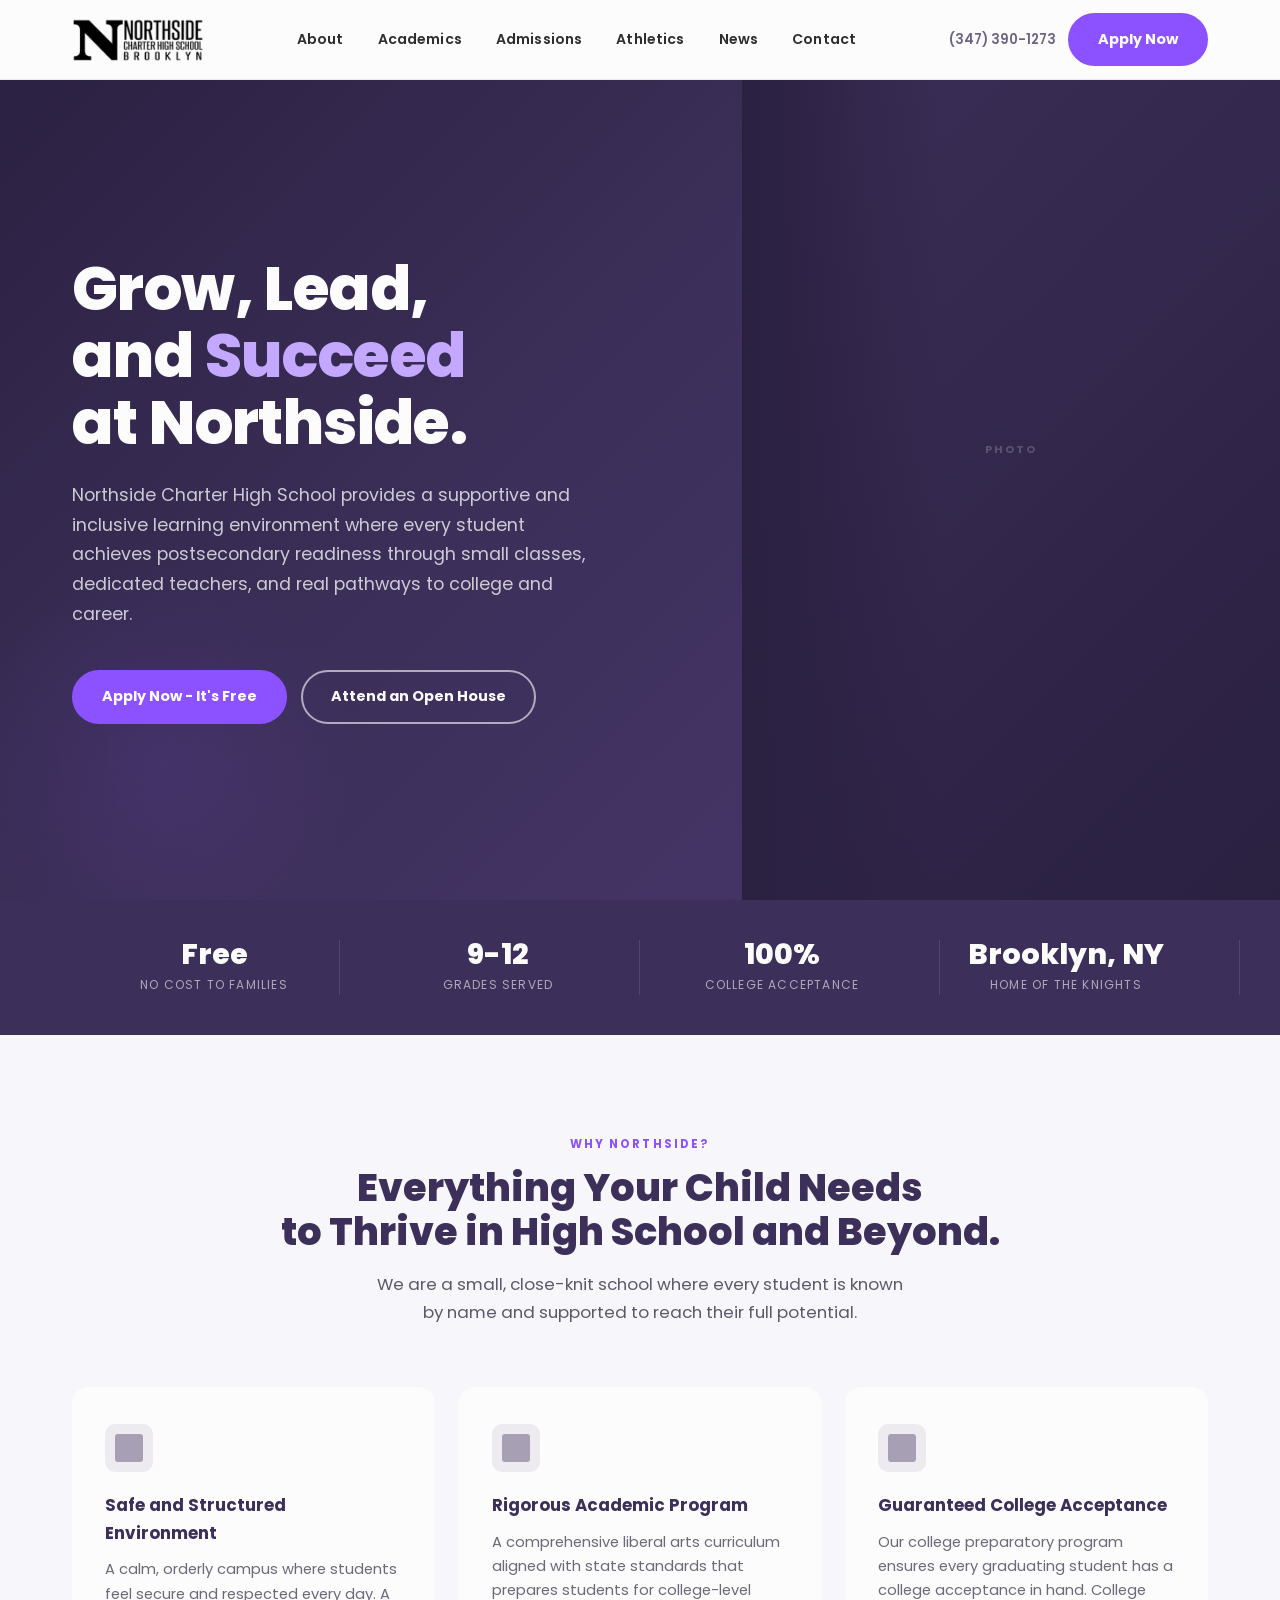
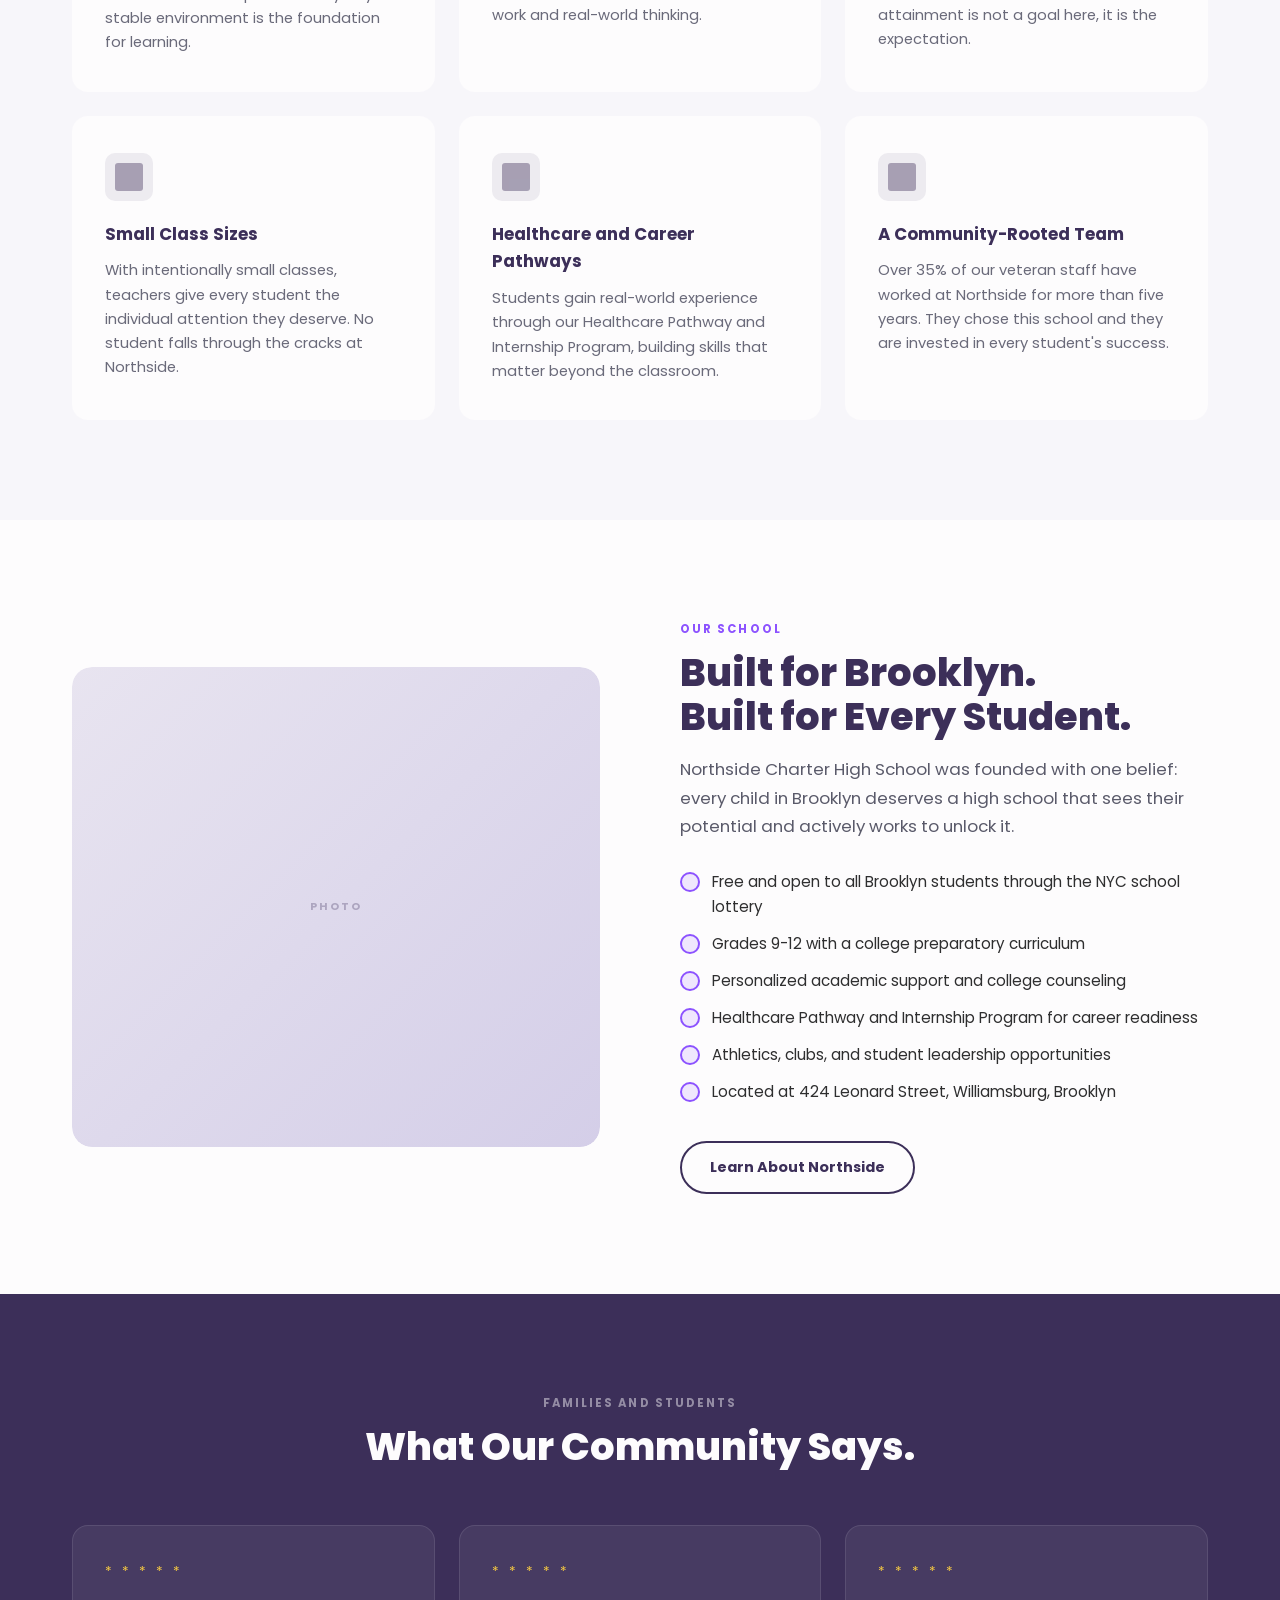
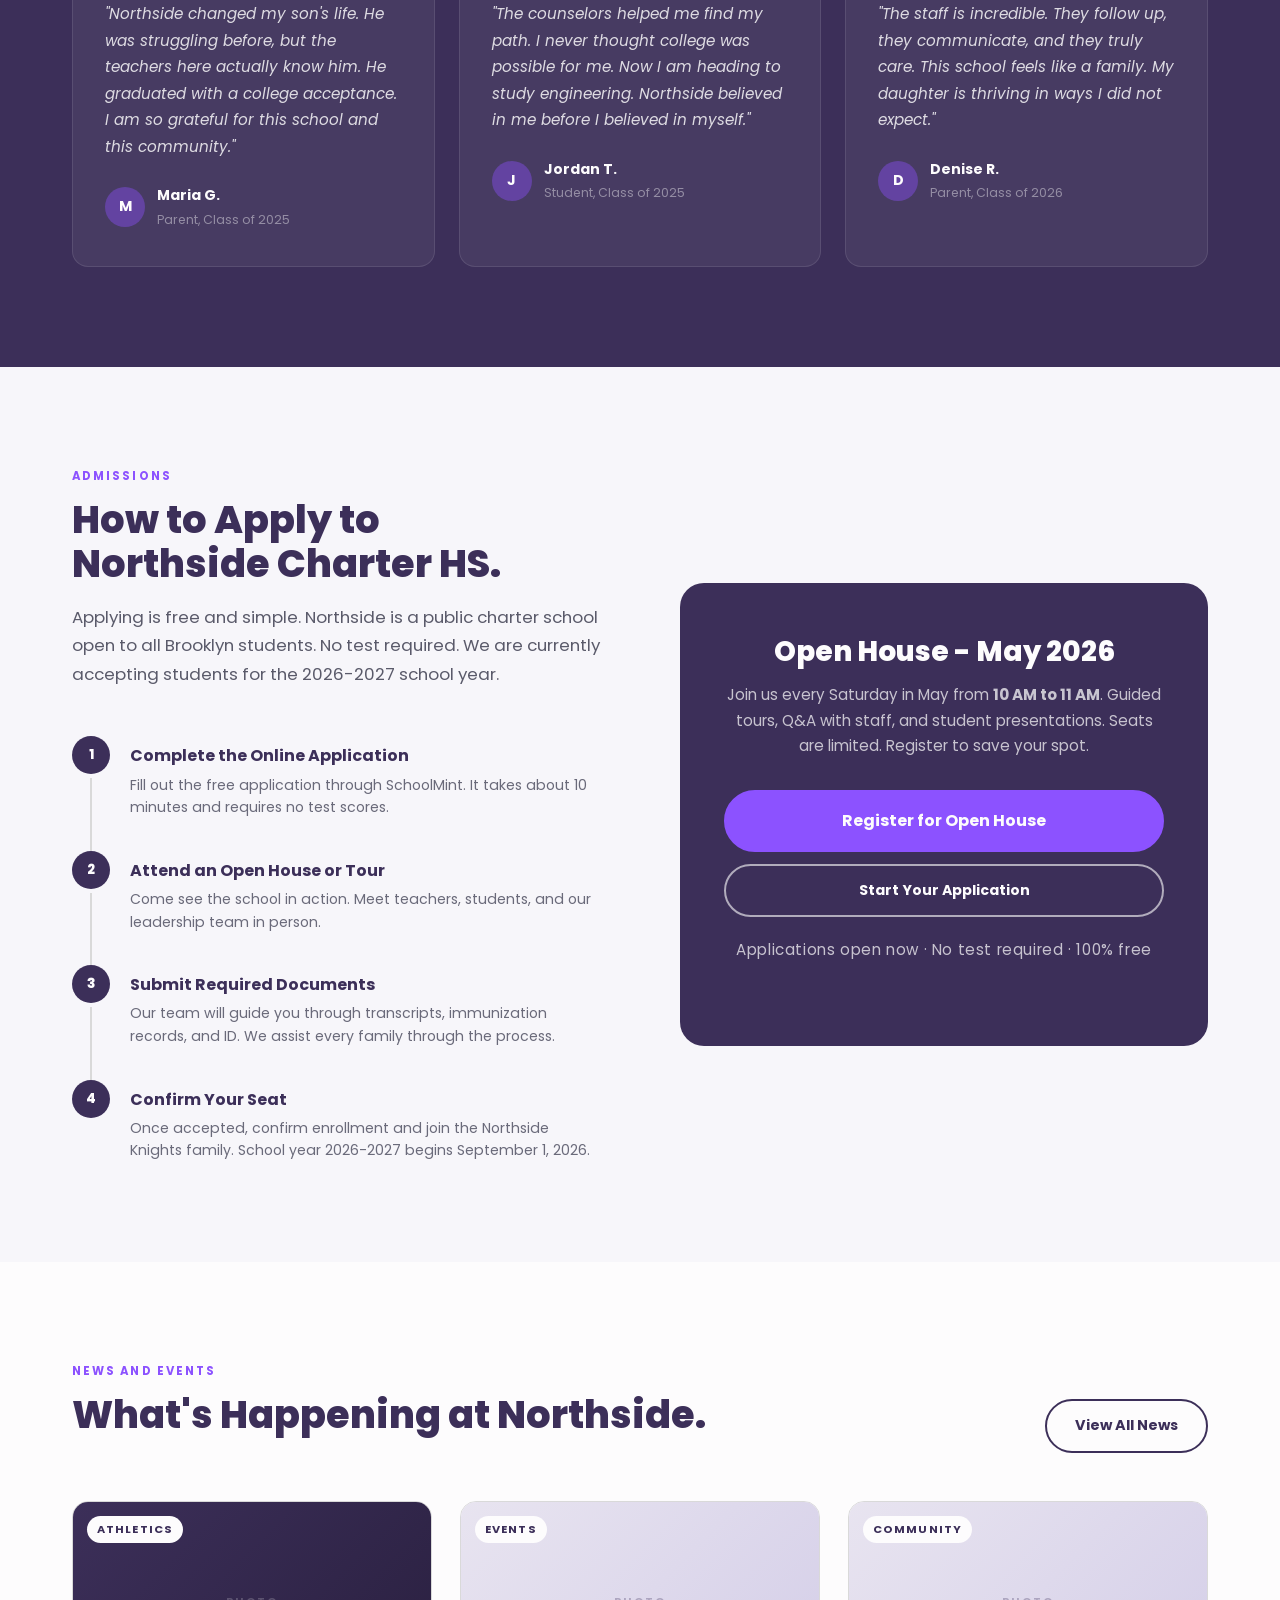
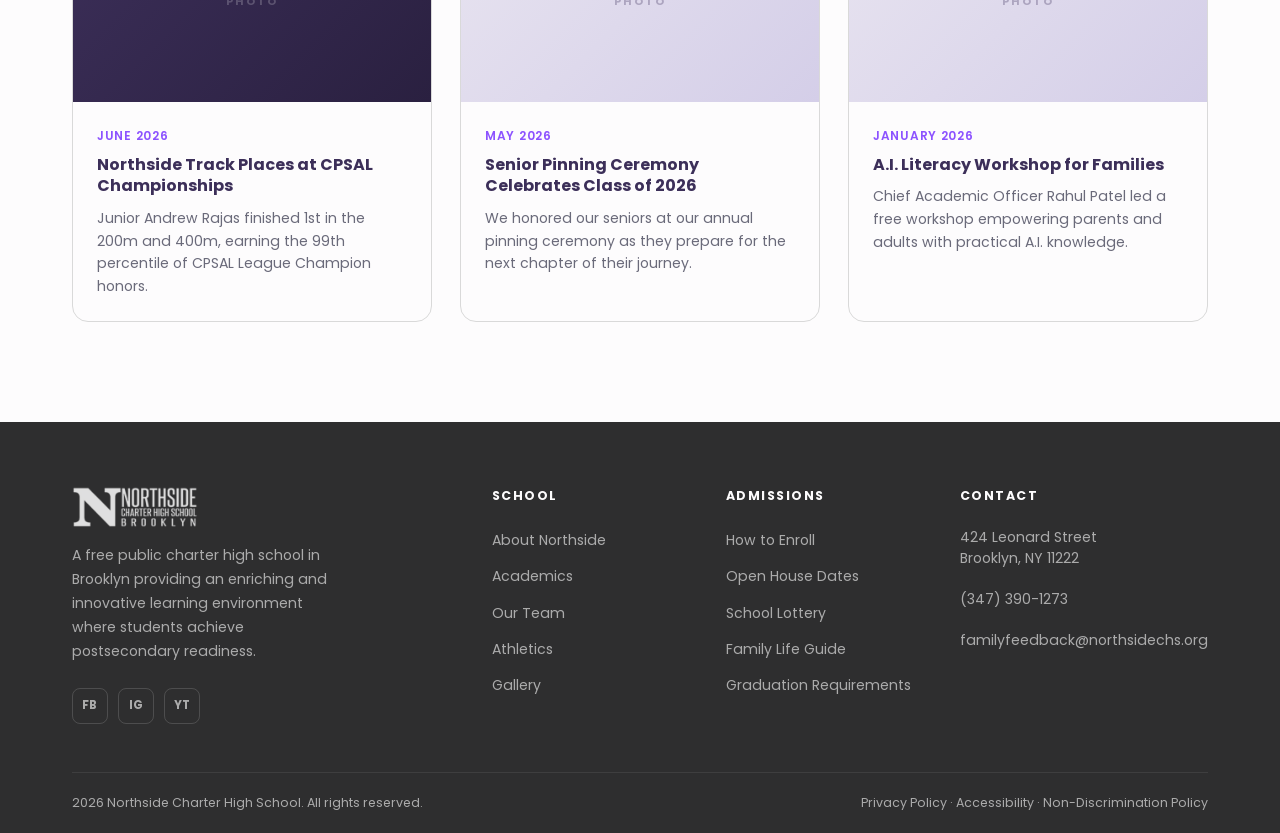
==== commit 8c6d9d51: "Fix logo visibility, remove hero badge, update stats bar, restructure leadership section" ====
--- a/index.html
+++ b/index.html
@@ -38,7 +38,6 @@
     <div class="hero-bg"></div>
     <div class="container">
       <div class="hero-content">
-        <div class="hero-badge">Brooklyn, NY · Grades 9-12 · Free Public Charter School</div>
         <h1>
           Grow, Lead,<br>and <em>Succeed</em><br>at Northside.
         </h1>
@@ -70,12 +69,12 @@
         <span>Grades Served</span>
       </div>
       <div class="stat-item">
-        <strong>Guaranteed</strong>
+        <strong>100%</strong>
         <span>College Acceptance</span>
       </div>
       <div class="stat-item">
-        <strong>SAT +42</strong>
-        <span>Points Average Gain</span>
+        <strong>Brooklyn, NY</strong>
+        <span>Home of the Knights</span>
       </div>
     </div>
   </section>
--- a/css/style.css
+++ b/css/style.css
@@ -171,6 +171,7 @@
 .nav-logo img {
   height: 44px;
   width: auto;
+  filter: brightness(0);
 }
 
 .nav-links {
@@ -882,8 +883,40 @@
 
 .leadership-grid {
   display: grid;
-  grid-template-columns: repeat(4, 1fr);
-  gap: 28px;
+  grid-template-columns: repeat(5, 1fr);
+  gap: 24px;
+}
+
+.ops-grid {
+  display: grid;
+  grid-template-columns: repeat(3, 1fr);
+  gap: 16px;
+  margin-top: 48px;
+}
+
+.ops-card {
+  background: var(--off-white);
+  border-radius: 12px;
+  padding: 20px 22px;
+  border-left: 3px solid var(--light-gray);
+  transition: var(--transition);
+}
+
+.ops-card:hover {
+  border-left-color: var(--violet);
+}
+
+.ops-card h4 {
+  font-size: 0.92rem;
+  font-weight: 700;
+  color: var(--purple);
+  margin-bottom: 4px;
+}
+
+.ops-card span {
+  font-size: 0.8rem;
+  color: #7a7a8a;
+  display: block;
 }
 
 .leader-card {
@@ -1108,7 +1141,8 @@
   .about-split .container,
   .admissions-cta .container { grid-template-columns: 1fr; gap: 48px; }
 
-  .leadership-grid { grid-template-columns: repeat(2, 1fr); }
+  .leadership-grid { grid-template-columns: repeat(3, 1fr); }
+  .ops-grid { grid-template-columns: repeat(2, 1fr); }
 }
 
 @media (max-width: 768px) {
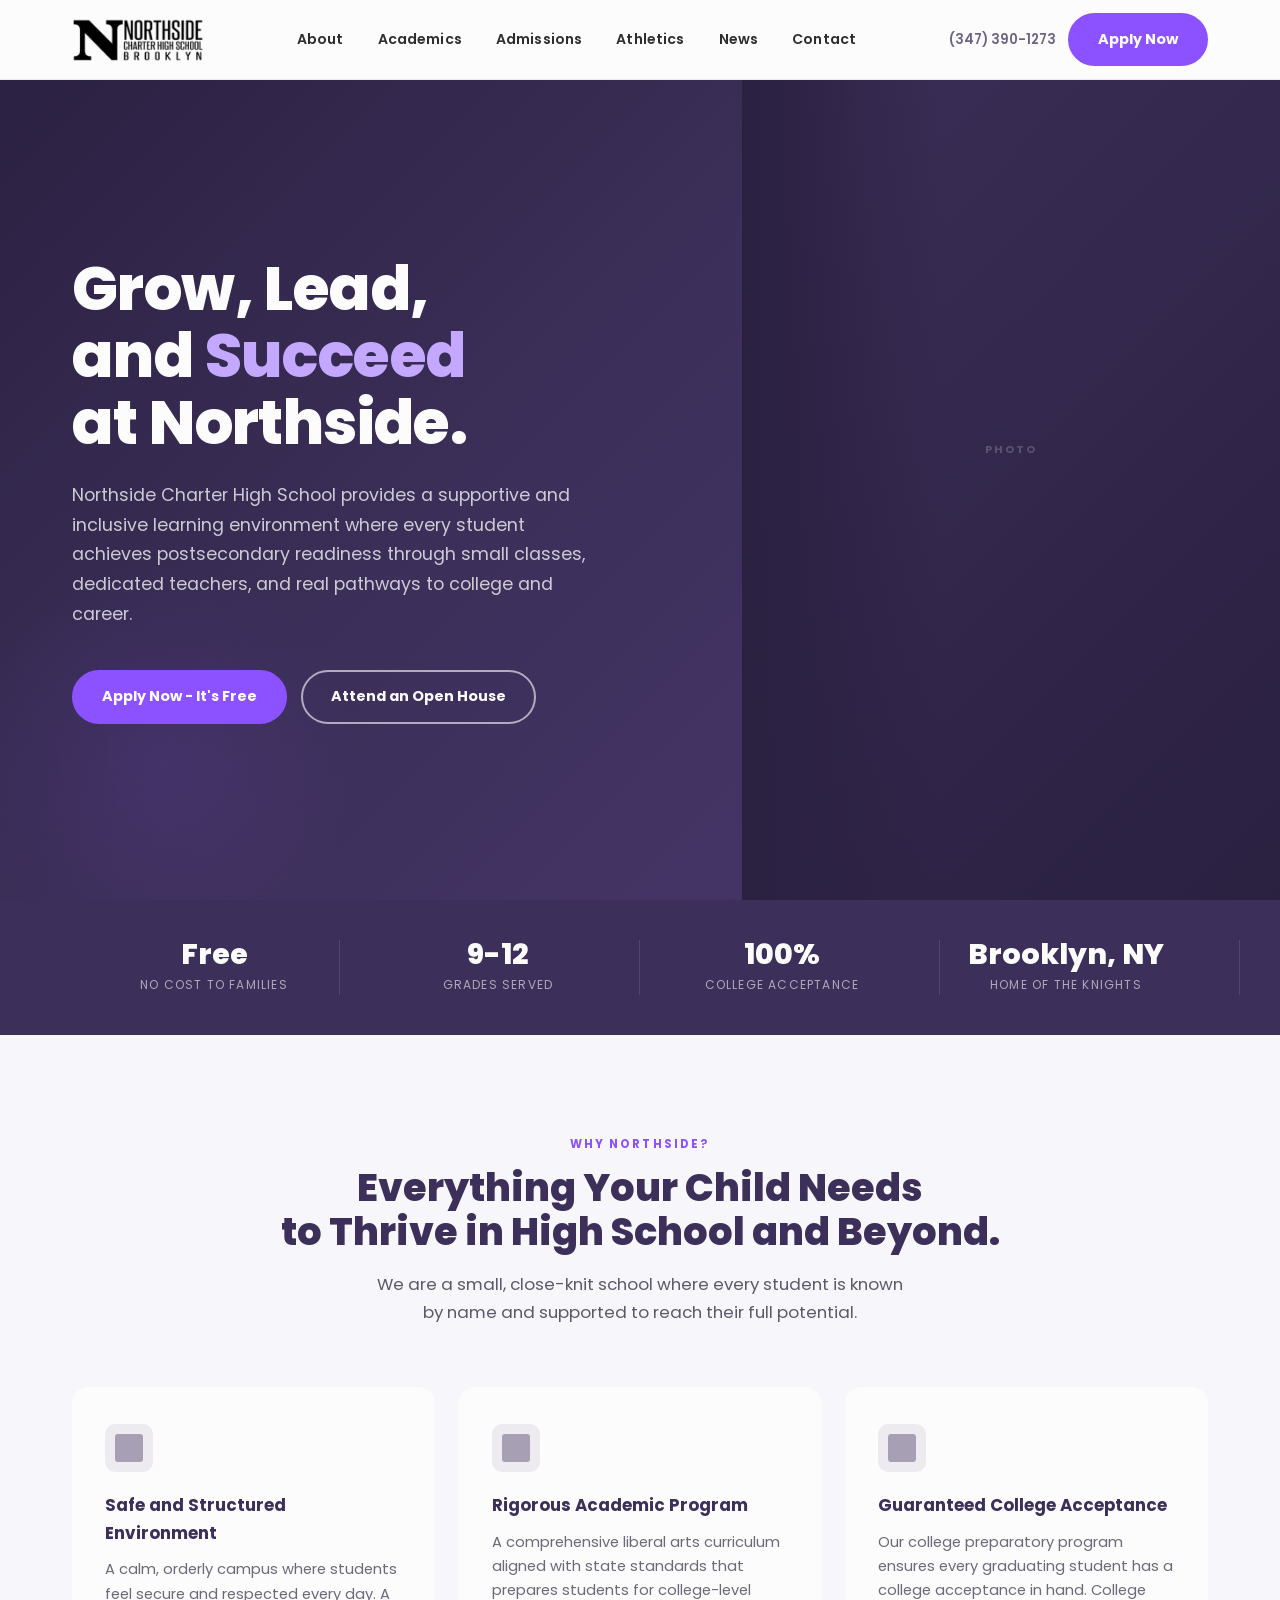
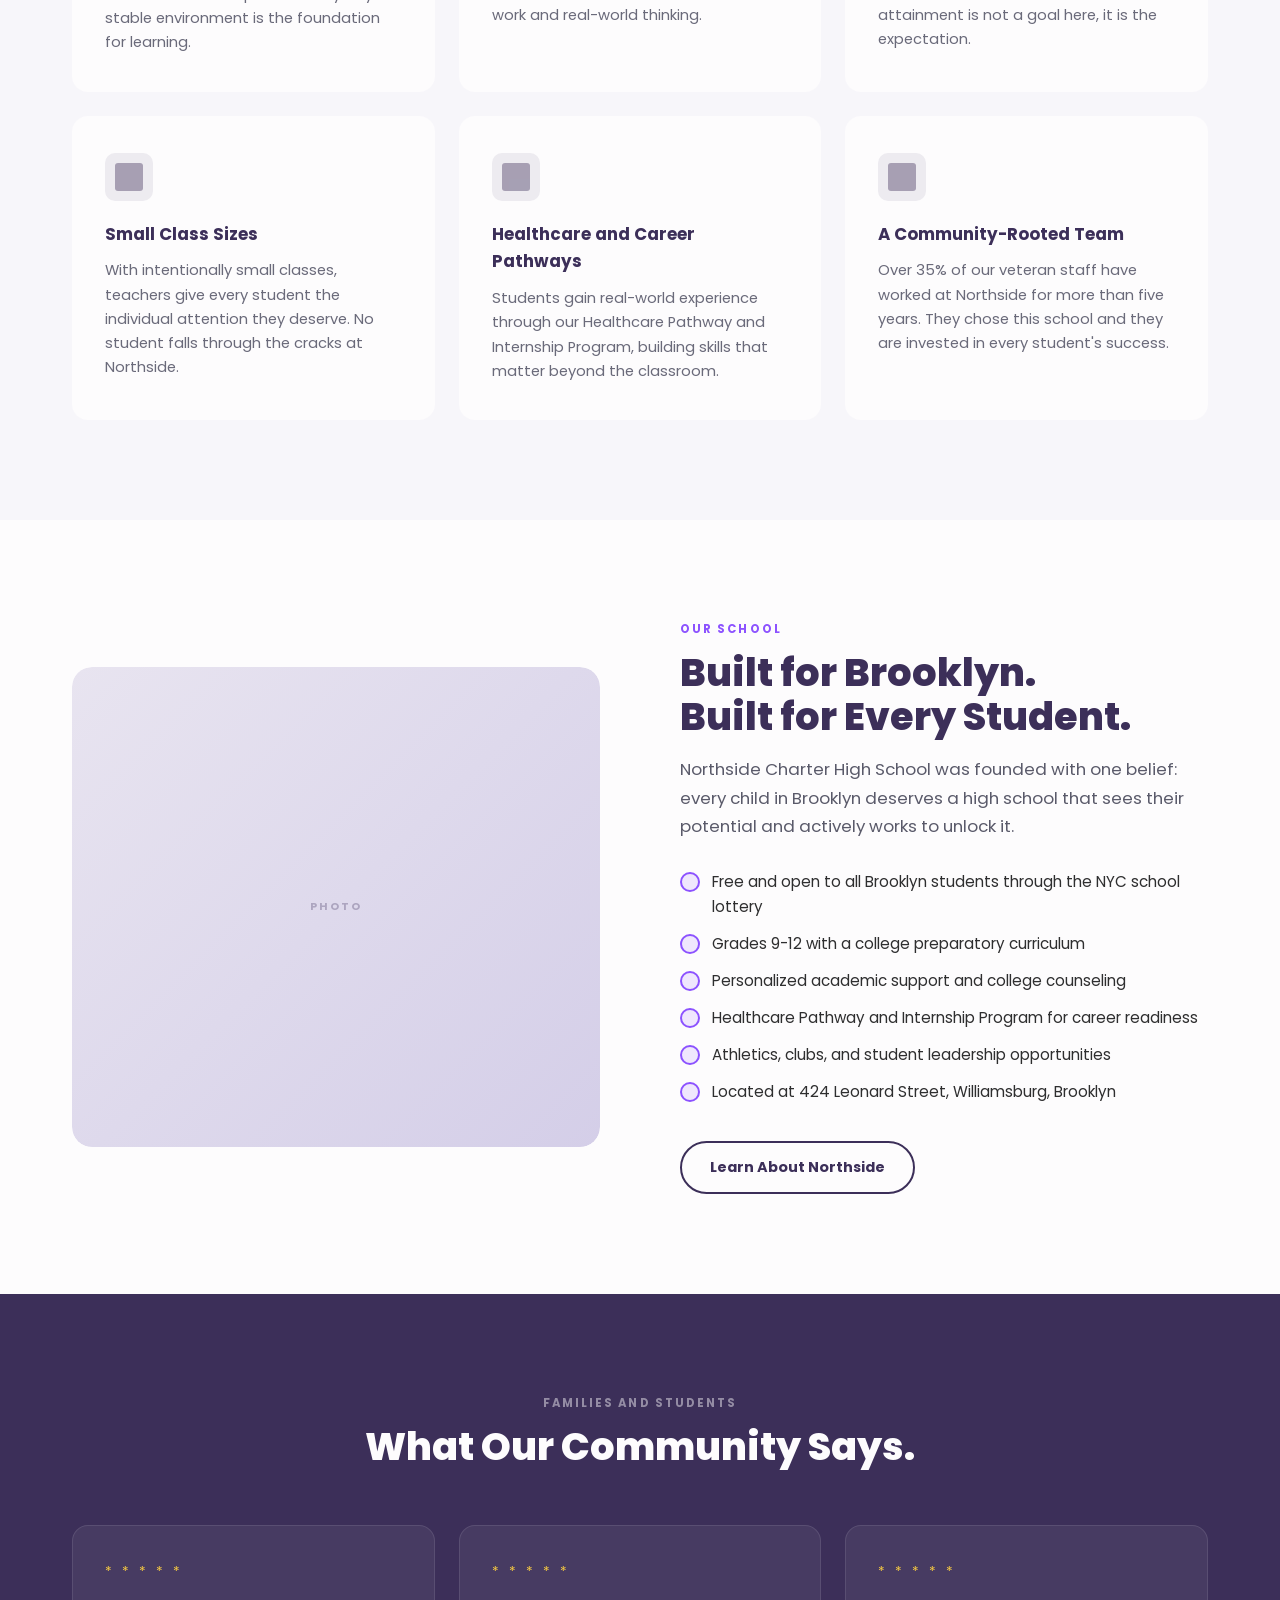
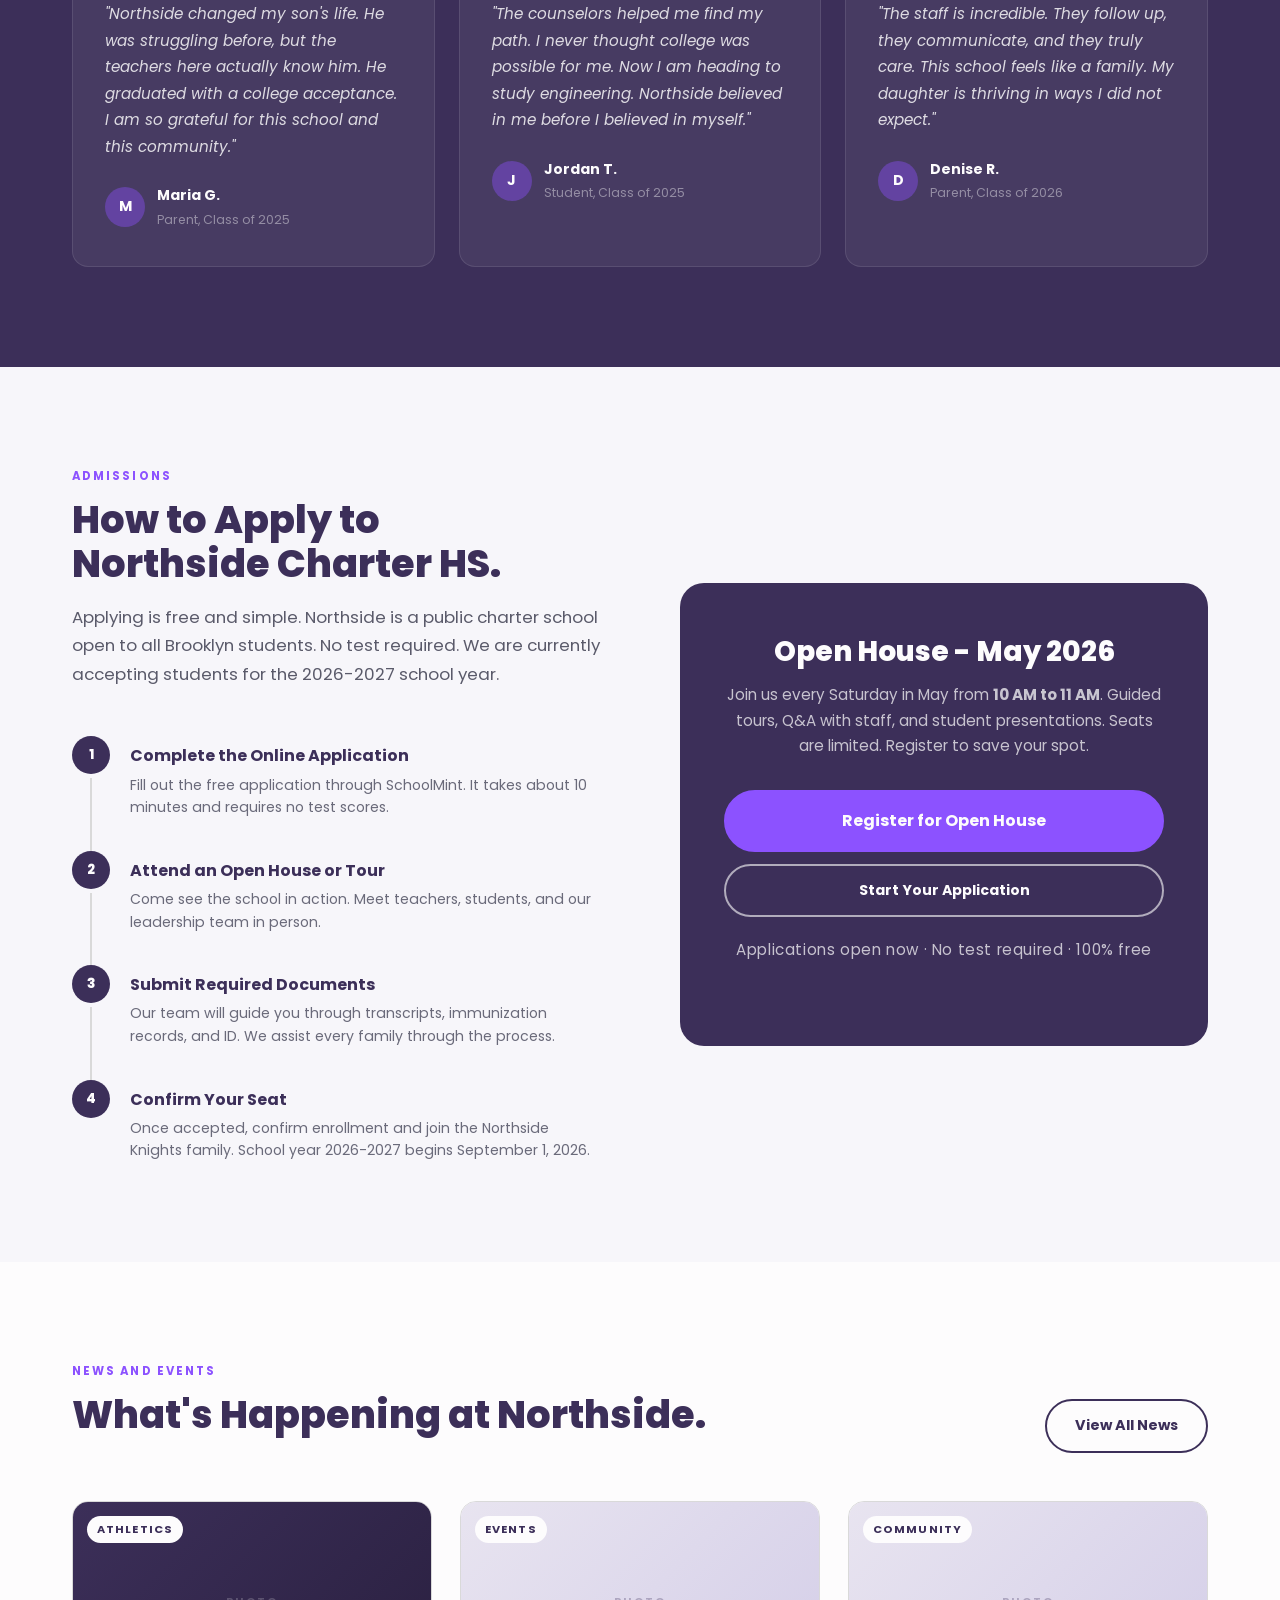
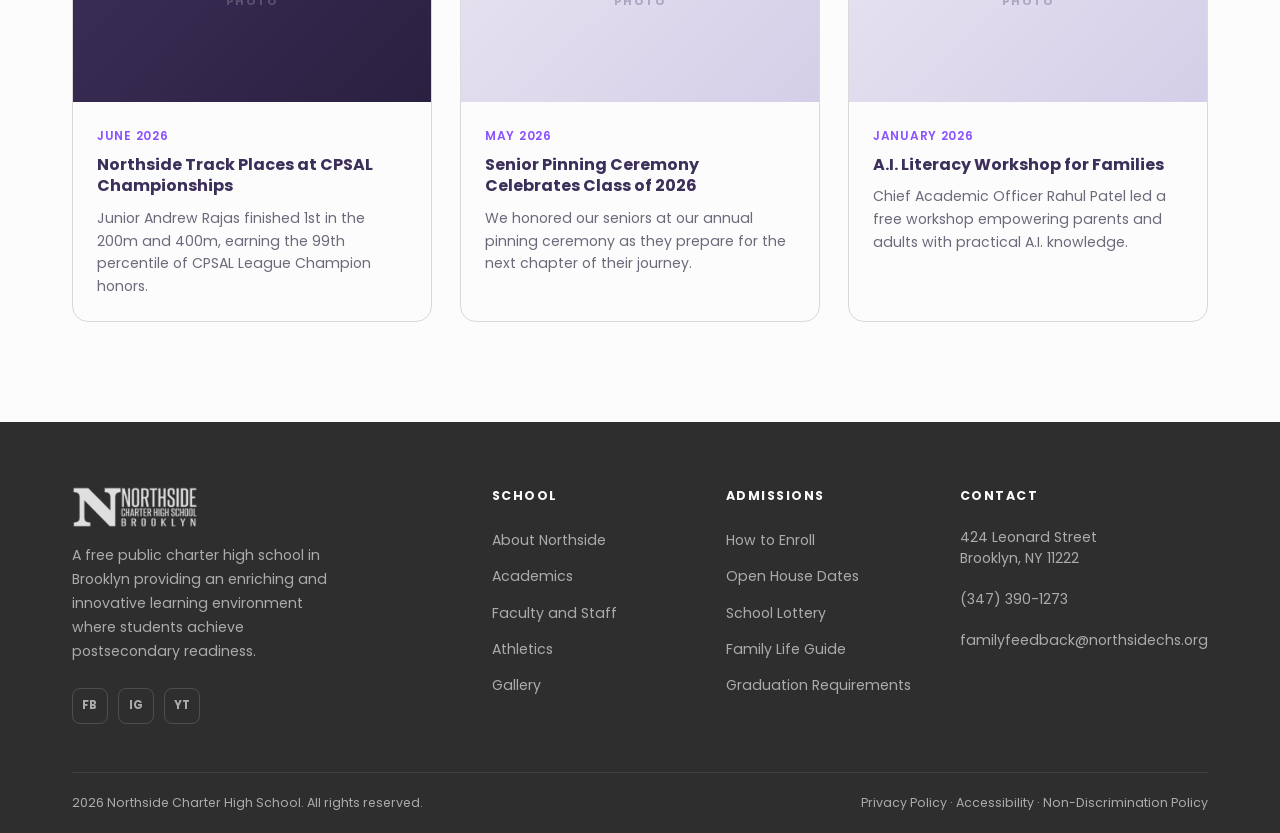
==== commit c3727163: "Add Admissions and Faculty/Staff directory pages - admissions.html: eligibility overview, apply card" ====
--- a/index.html
+++ b/index.html
@@ -18,7 +18,7 @@
       <ul class="nav-links">
         <li><a href="about.html">About</a></li>
         <li><a href="#">Academics</a></li>
-        <li><a href="#">Admissions</a></li>
+        <li><a href="admissions.html">Admissions</a></li>
         <li><a href="#">Athletics</a></li>
         <li><a href="#">News</a></li>
         <li><a href="#">Contact</a></li>
@@ -323,7 +323,7 @@
           <ul>
             <li><a href="about.html">About Northside</a></li>
             <li><a href="#">Academics</a></li>
-            <li><a href="#">Our Team</a></li>
+            <li><a href="faculty.html">Faculty and Staff</a></li>
             <li><a href="#">Athletics</a></li>
             <li><a href="#">Gallery</a></li>
           </ul>
@@ -331,8 +331,8 @@
         <div class="footer-col">
           <h4>Admissions</h4>
           <ul>
-            <li><a href="#">How to Enroll</a></li>
-            <li><a href="#">Open House Dates</a></li>
+            <li><a href="admissions.html">How to Enroll</a></li>
+            <li><a href="admissions.html#open-house">Open House Dates</a></li>
             <li><a href="#">School Lottery</a></li>
             <li><a href="#">Family Life Guide</a></li>
             <li><a href="#">Graduation Requirements</a></li>
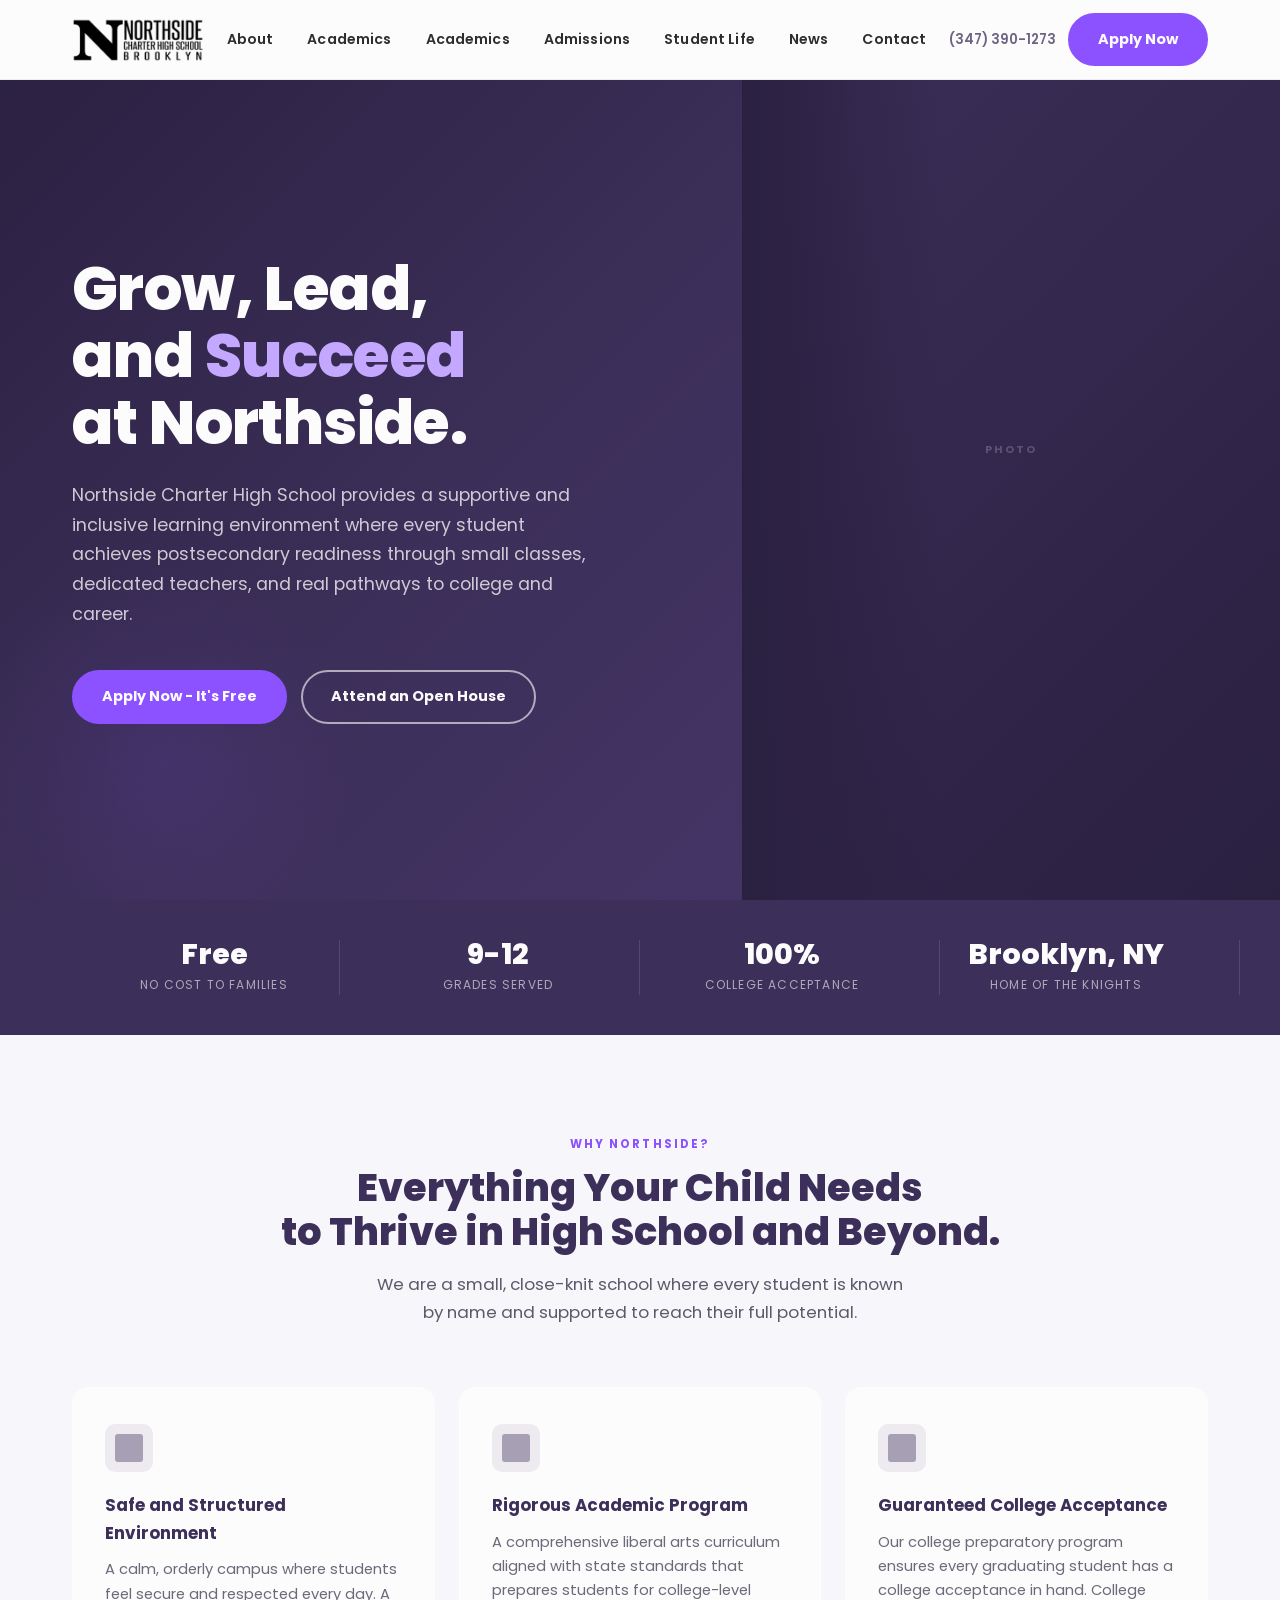
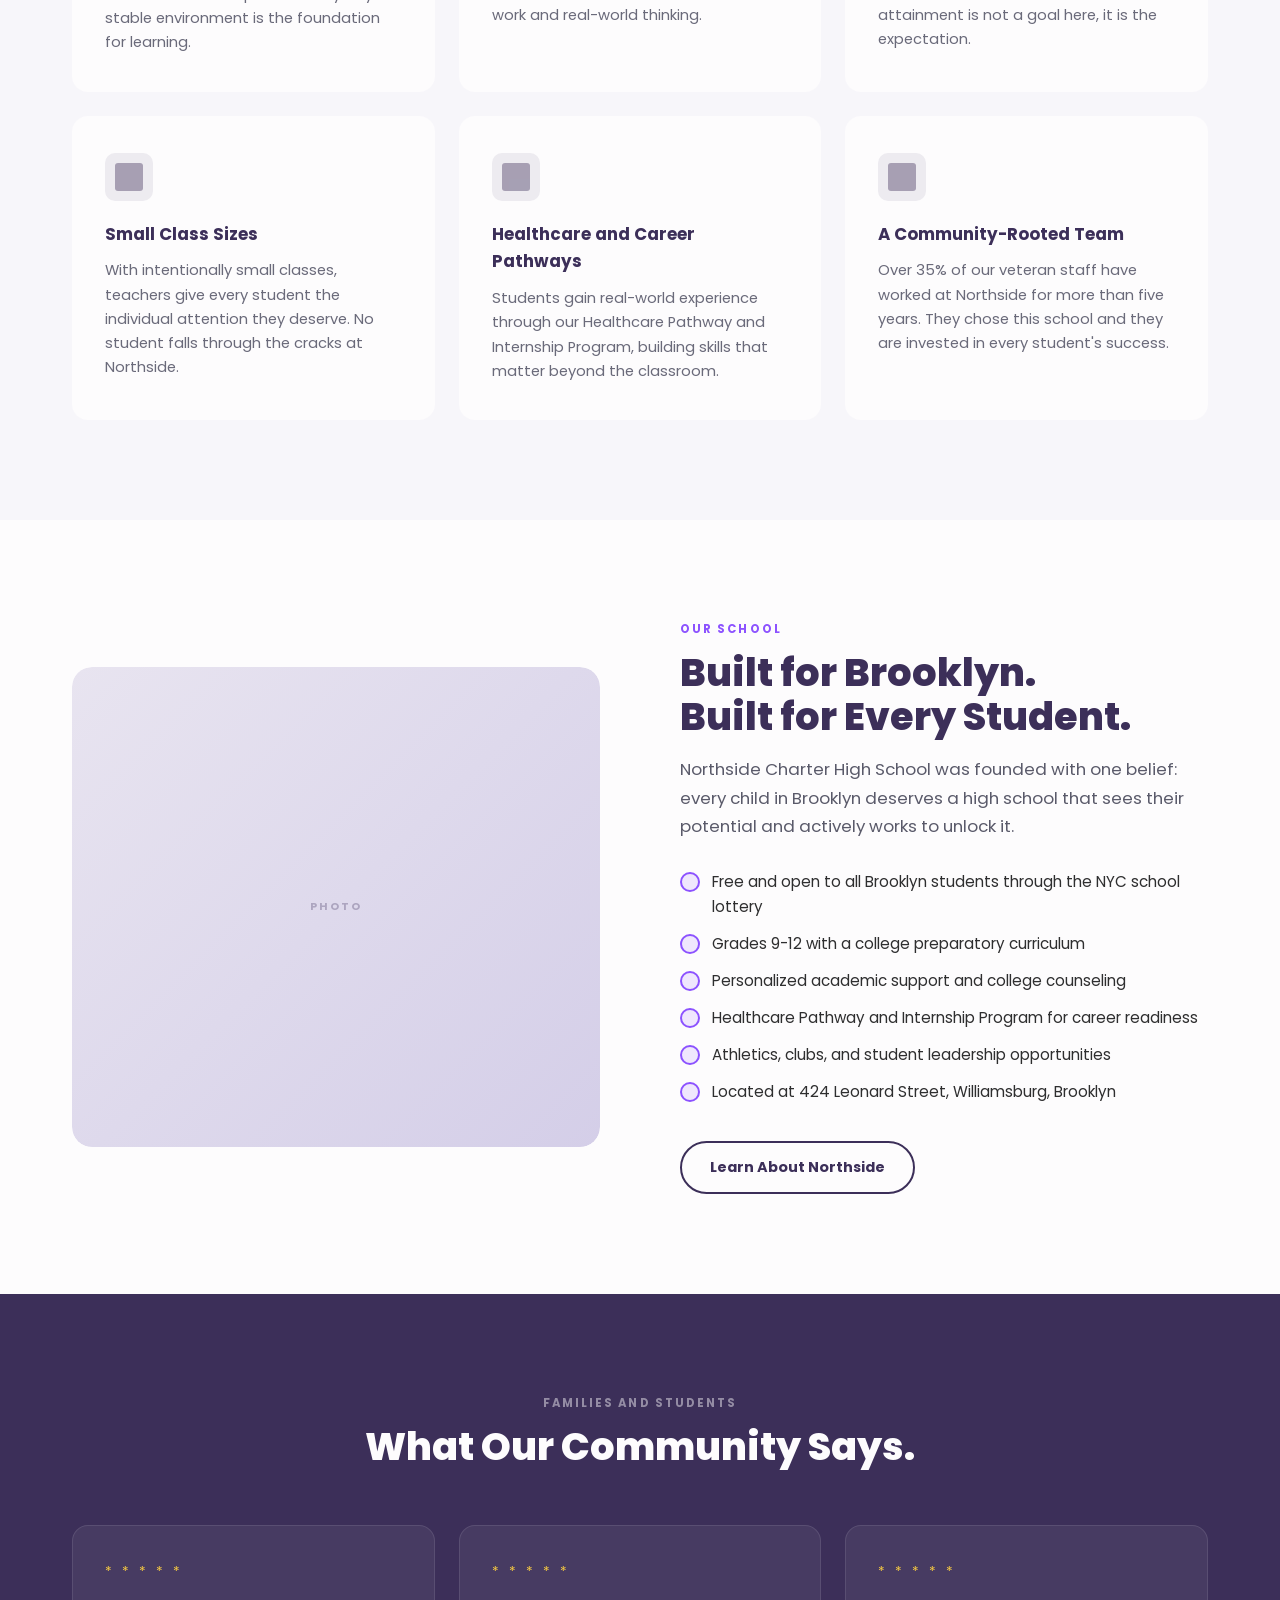
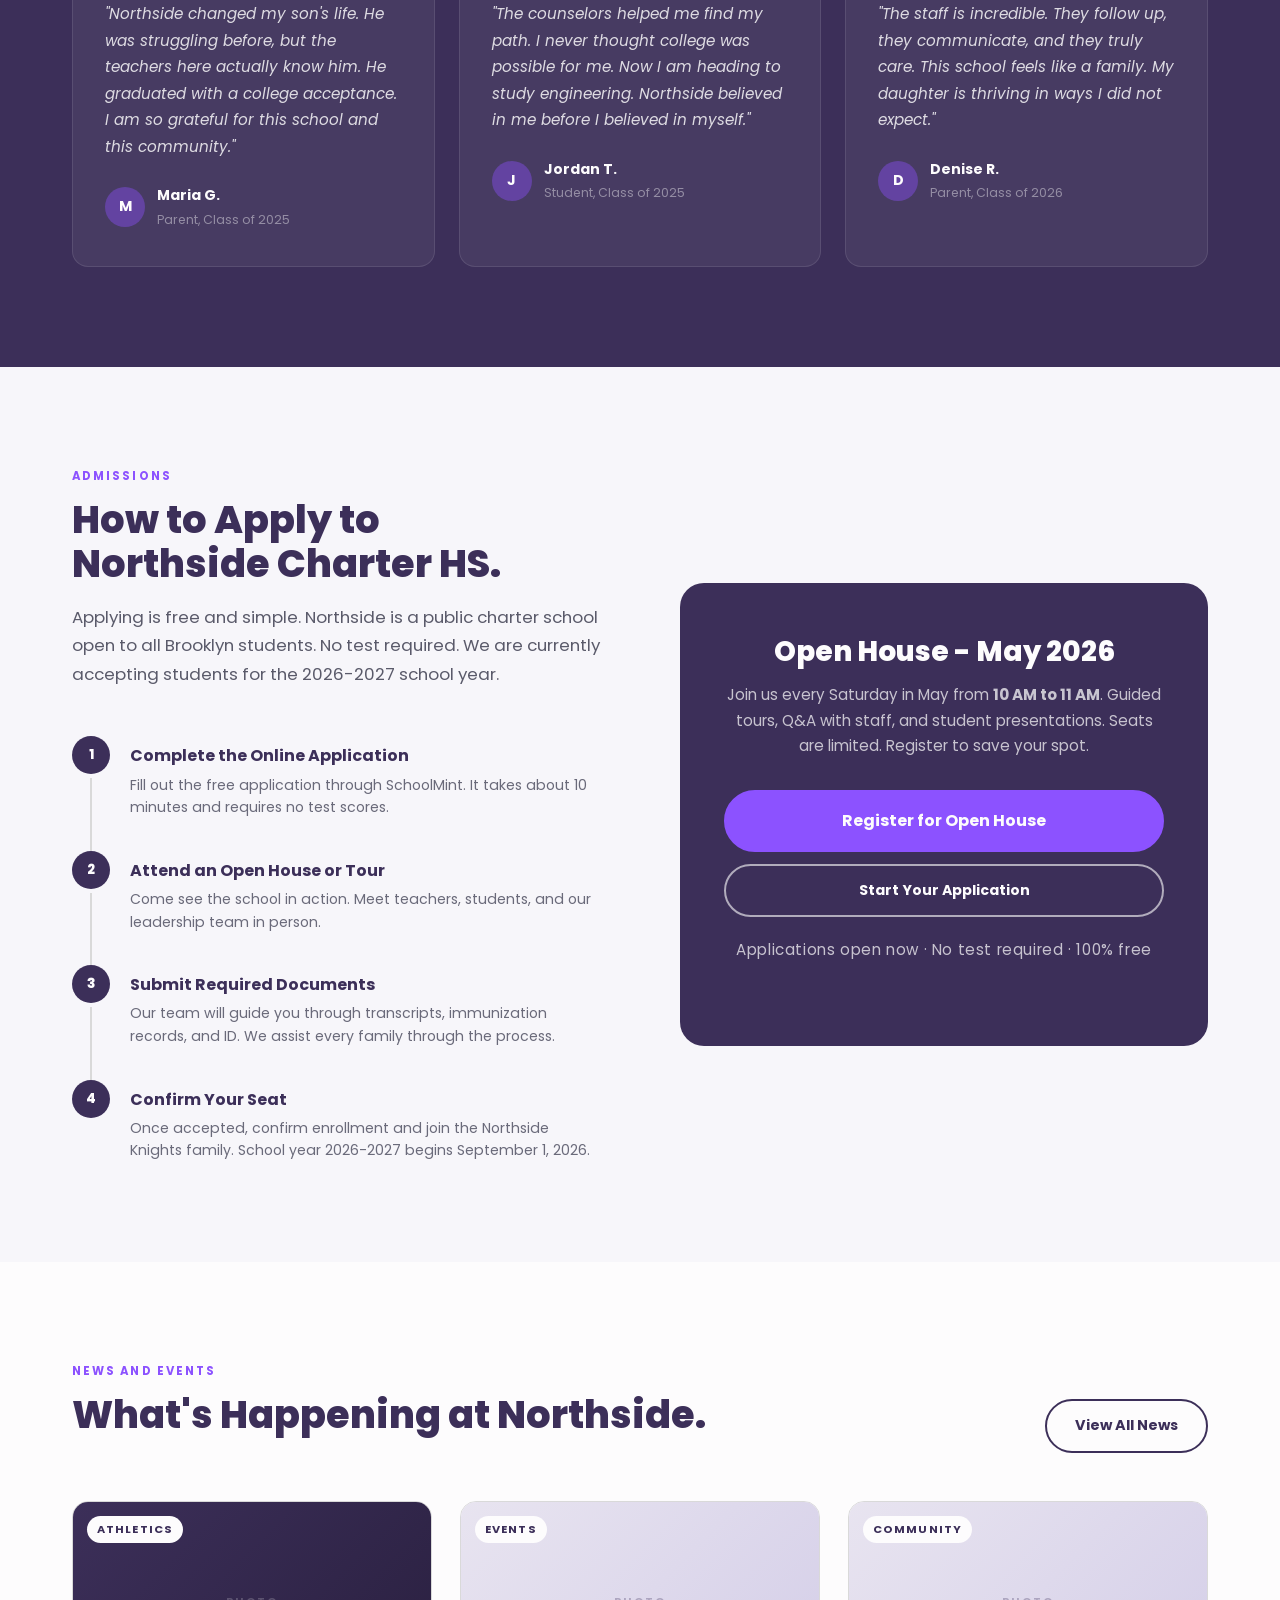
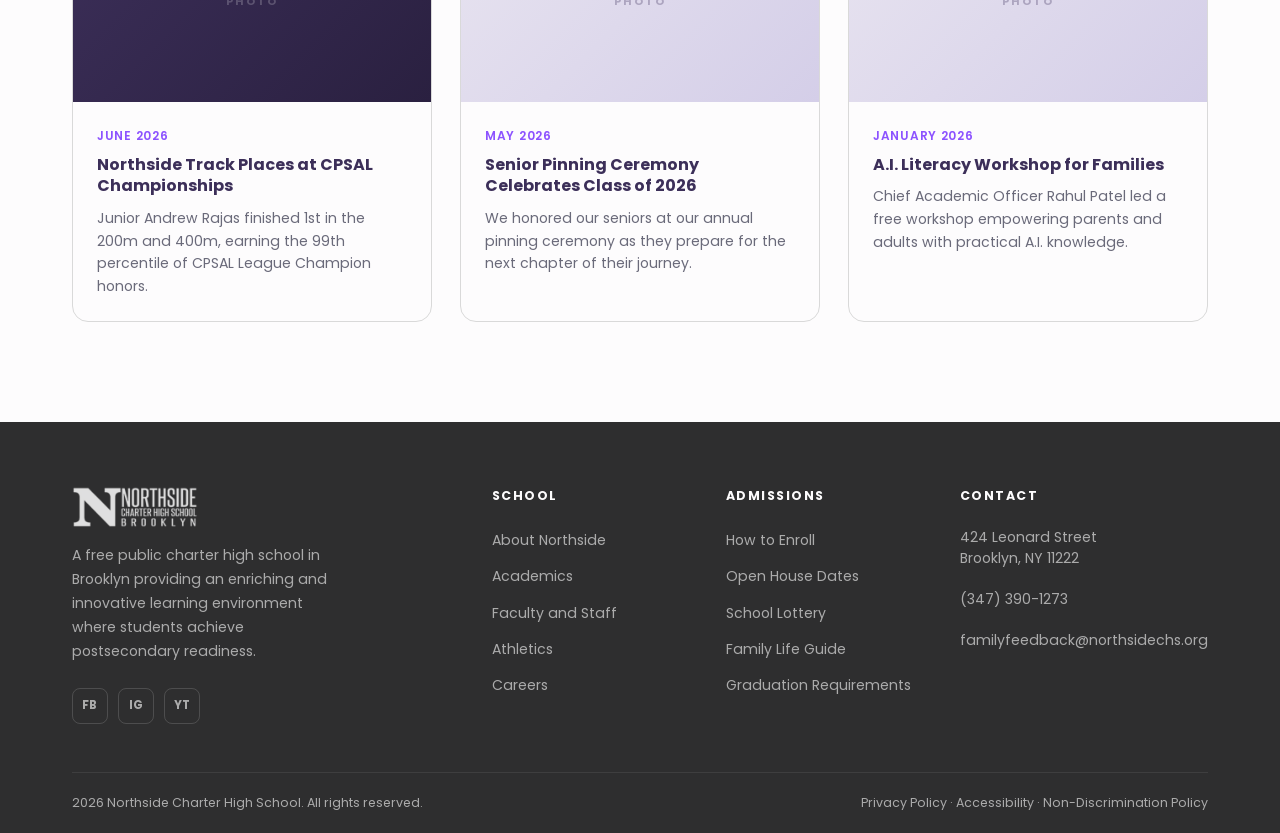
==== commit 69250d2f: "Add Board of Trustees, Careers page, nav dropdowns, ops to faculty - about.html: replace ops section" ====
--- a/index.html
+++ b/index.html
@@ -16,10 +16,30 @@
         <img src="images/logo-northside.png" alt="Northside Charter High School">
       </a>
       <ul class="nav-links">
-        <li><a href="about.html">About</a></li>
+        <li>
+          <a href="about.html">About</a>
+          <ul class="dropdown">
+            <li><a href="about.html">About Northside</a></li>
+            <li><a href="faculty.html">Faculty and Staff</a></li>
+          </ul>
+        </li>
         <li><a href="#">Academics</a></li>
+        <li>
+          <a href="#">Academics</a>
+          <ul class="dropdown">
+            <li><a href="#">Our Approach</a></li>
+            <li><a href="#">Healthcare Pathway</a></li>
+            <li><a href="#">Graduation Requirements</a></li>
+          </ul>
+        </li>
         <li><a href="admissions.html">Admissions</a></li>
-        <li><a href="#">Athletics</a></li>
+        <li>
+          <a href="#">Student Life</a>
+          <ul class="dropdown">
+            <li><a href="#">Athletics</a></li>
+            <li><a href="#">Clubs and Organizations</a></li>
+          </ul>
+        </li>
         <li><a href="#">News</a></li>
         <li><a href="#">Contact</a></li>
       </ul>
@@ -325,7 +345,7 @@
             <li><a href="#">Academics</a></li>
             <li><a href="faculty.html">Faculty and Staff</a></li>
             <li><a href="#">Athletics</a></li>
-            <li><a href="#">Gallery</a></li>
+            <li><a href="careers.html">Careers</a></li>
           </ul>
         </div>
         <div class="footer-col">
--- a/css/style.css
+++ b/css/style.css
@@ -224,6 +224,48 @@
   height: 2px;
   background: var(--purple);
   border-radius: 2px;
+}
+
+/* ─── Nav Dropdown ──────────────────────────────────────────── */
+.nav-links li { position: relative; }
+
+.dropdown {
+  position: absolute;
+  top: calc(100% + 6px);
+  left: 0;
+  background: var(--white);
+  border-radius: 12px;
+  border: 1px solid rgba(60,47,89,0.1);
+  box-shadow: 0 10px 32px rgba(60,47,89,0.14);
+  min-width: 210px;
+  padding: 8px;
+  opacity: 0;
+  pointer-events: none;
+  transform: translateY(-6px);
+  transition: opacity 0.18s ease, transform 0.18s ease;
+  z-index: 200;
+}
+
+.nav-links li:hover .dropdown,
+.nav-links li:focus-within .dropdown {
+  opacity: 1;
+  pointer-events: all;
+  transform: translateY(0);
+}
+
+.dropdown li { display: block; }
+
+.dropdown a {
+  display: block;
+  padding: 9px 14px !important;
+  font-size: 0.85rem !important;
+  border-radius: 8px;
+  color: var(--charcoal) !important;
+}
+
+.dropdown a:hover {
+  background: var(--off-white) !important;
+  color: var(--purple) !important;
 }
 
 /* ─── Page Hero (inner pages) ──────────────────────────────── */
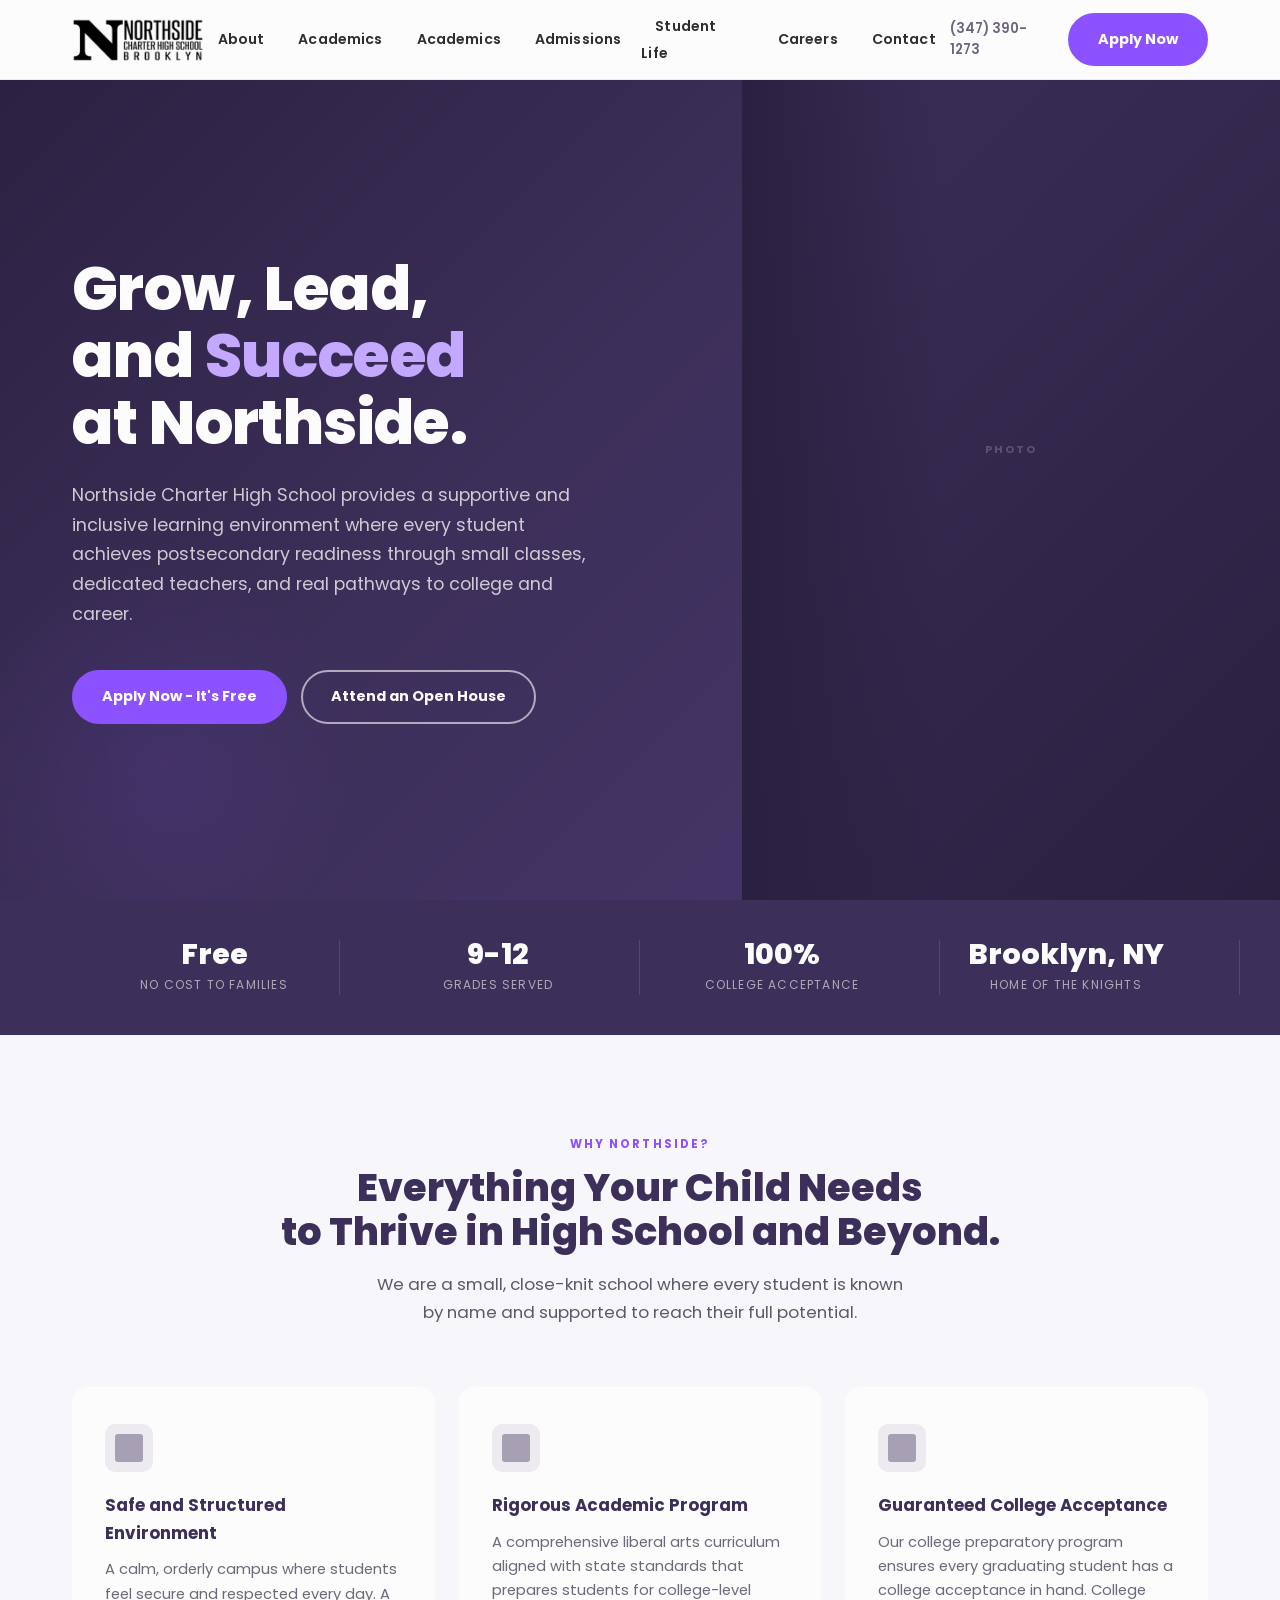
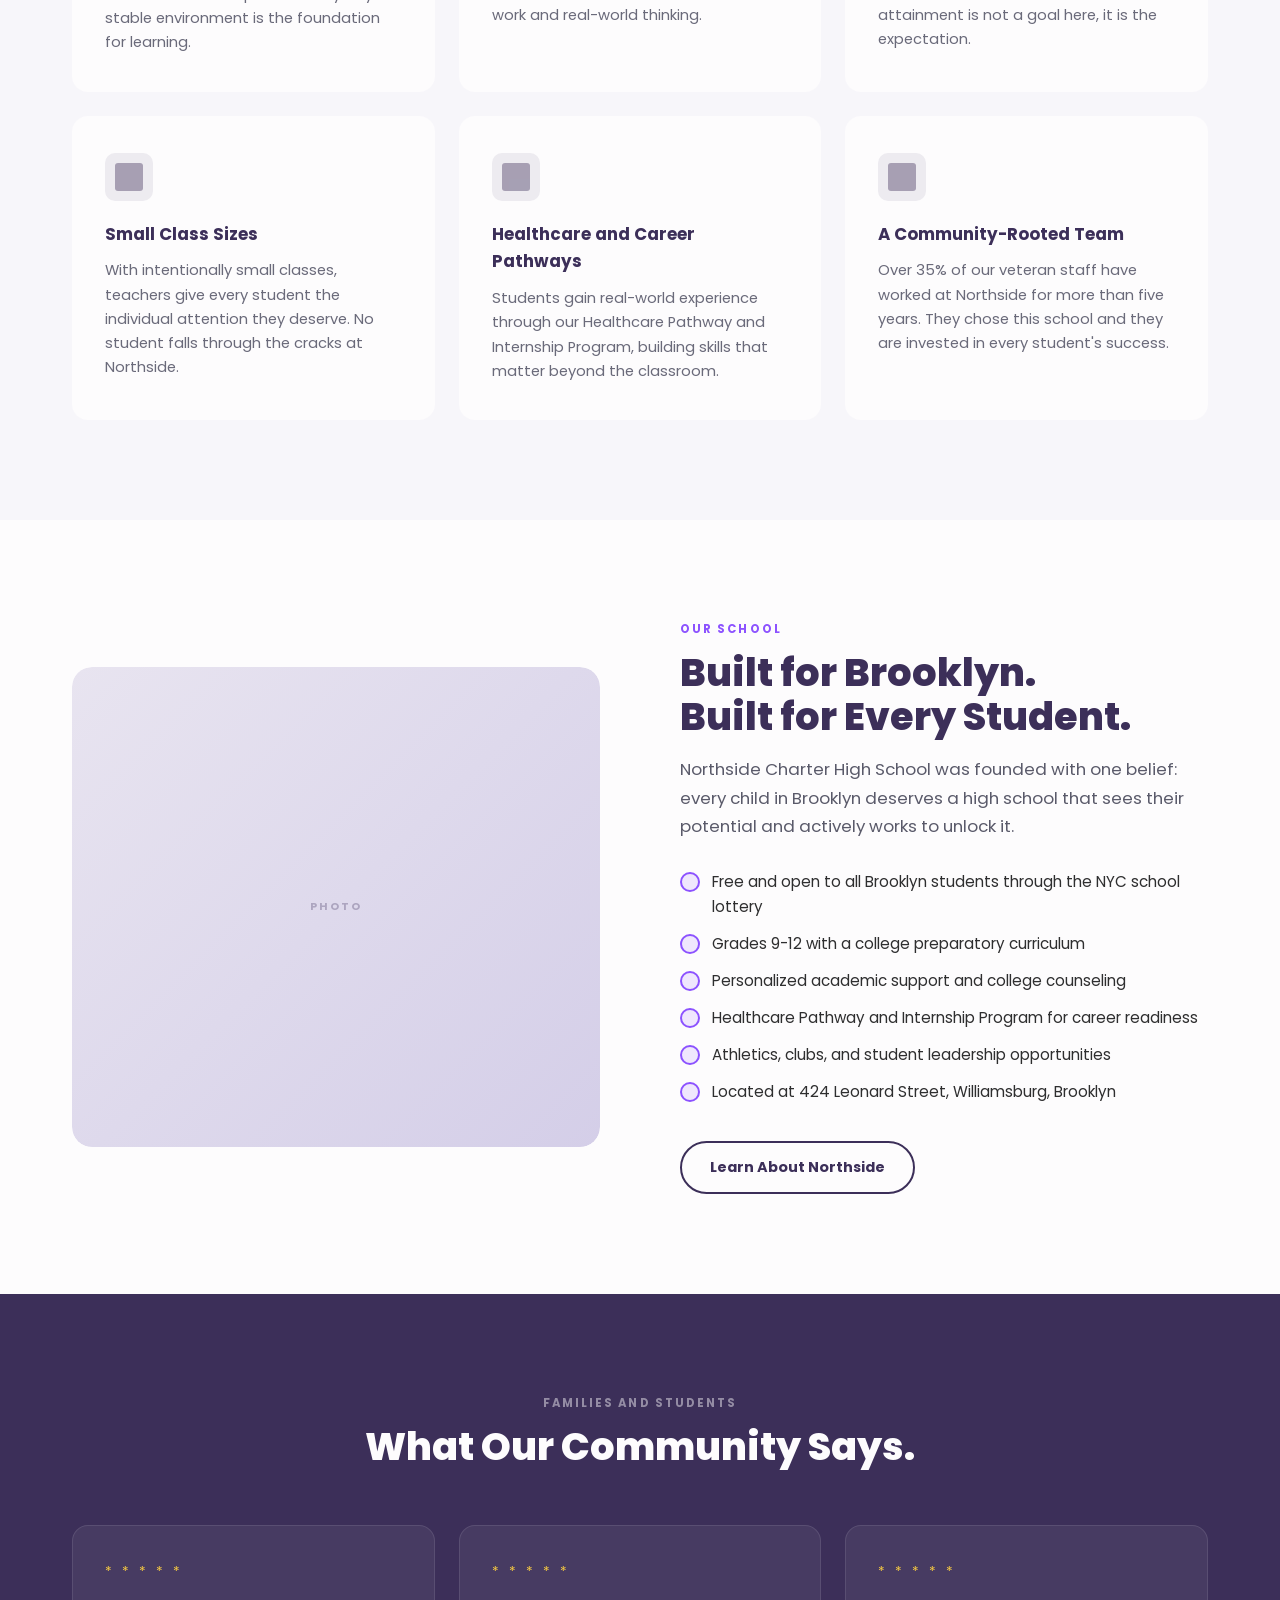
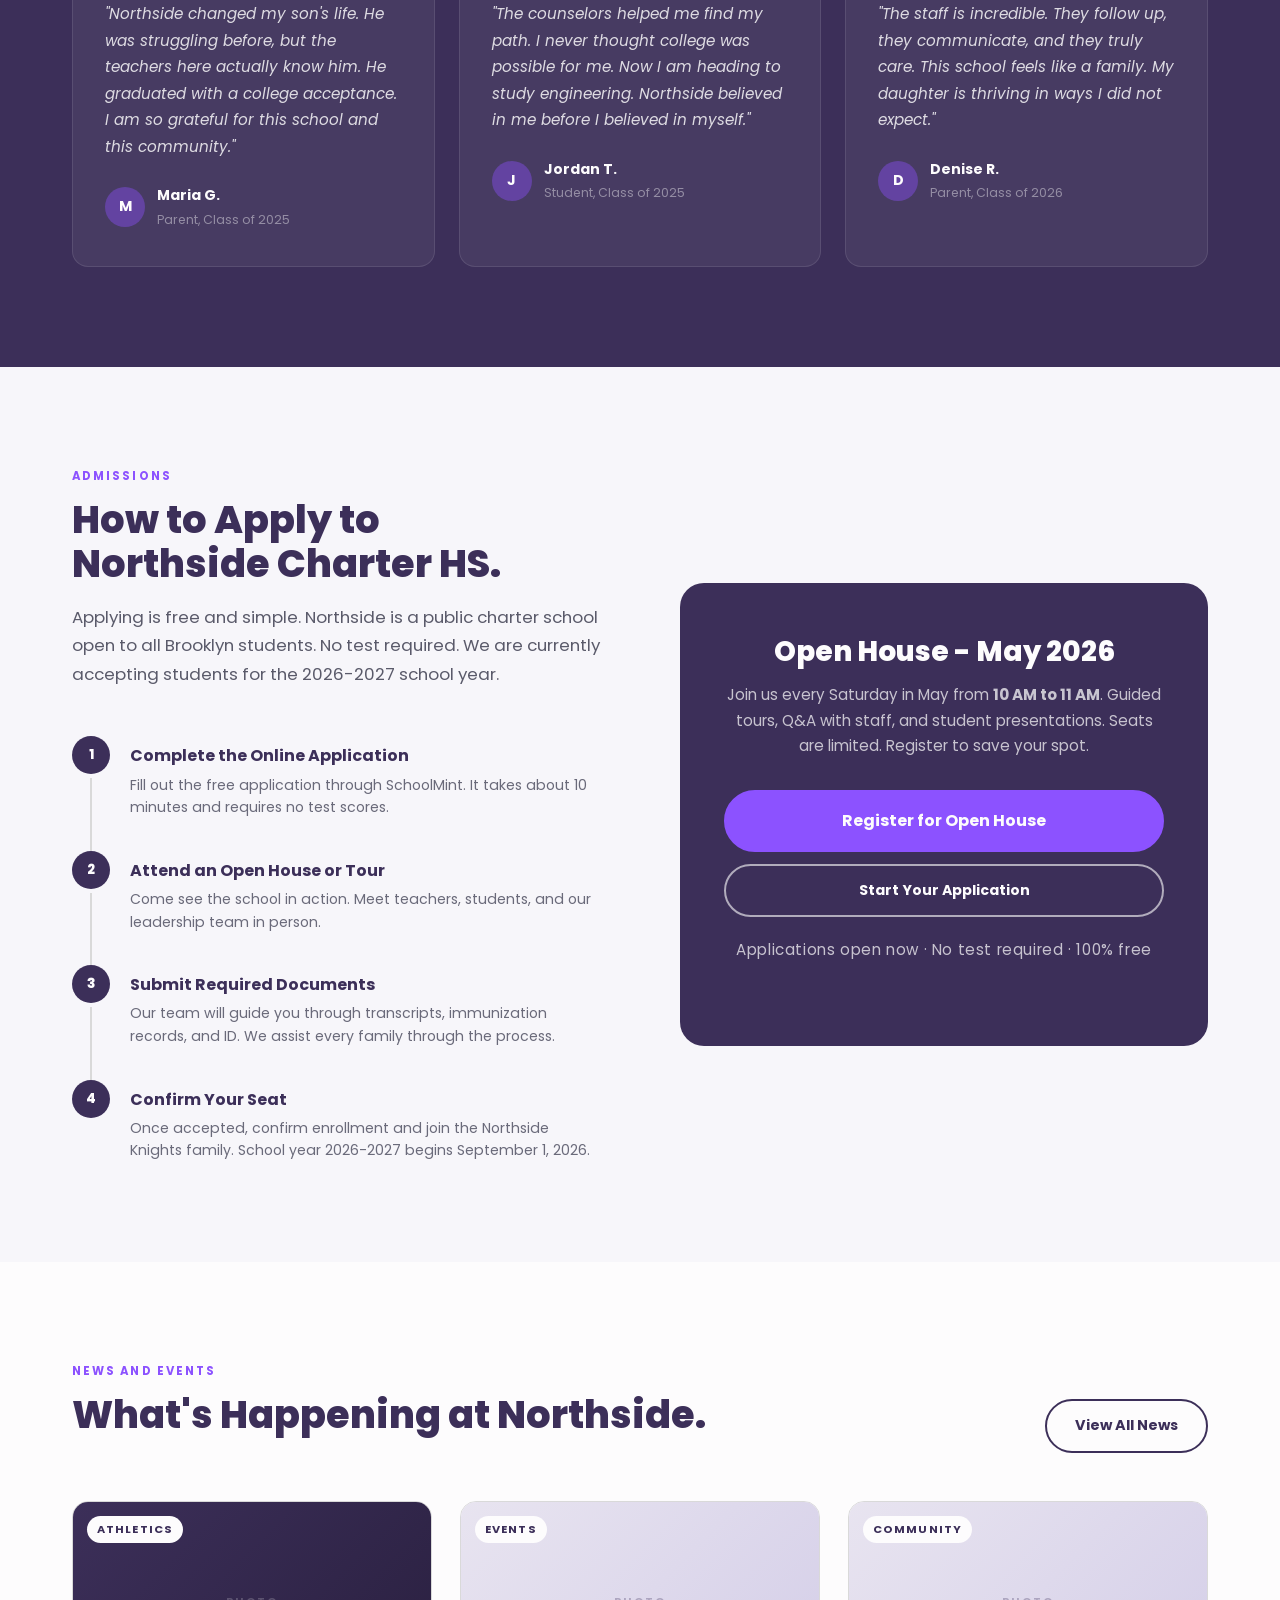
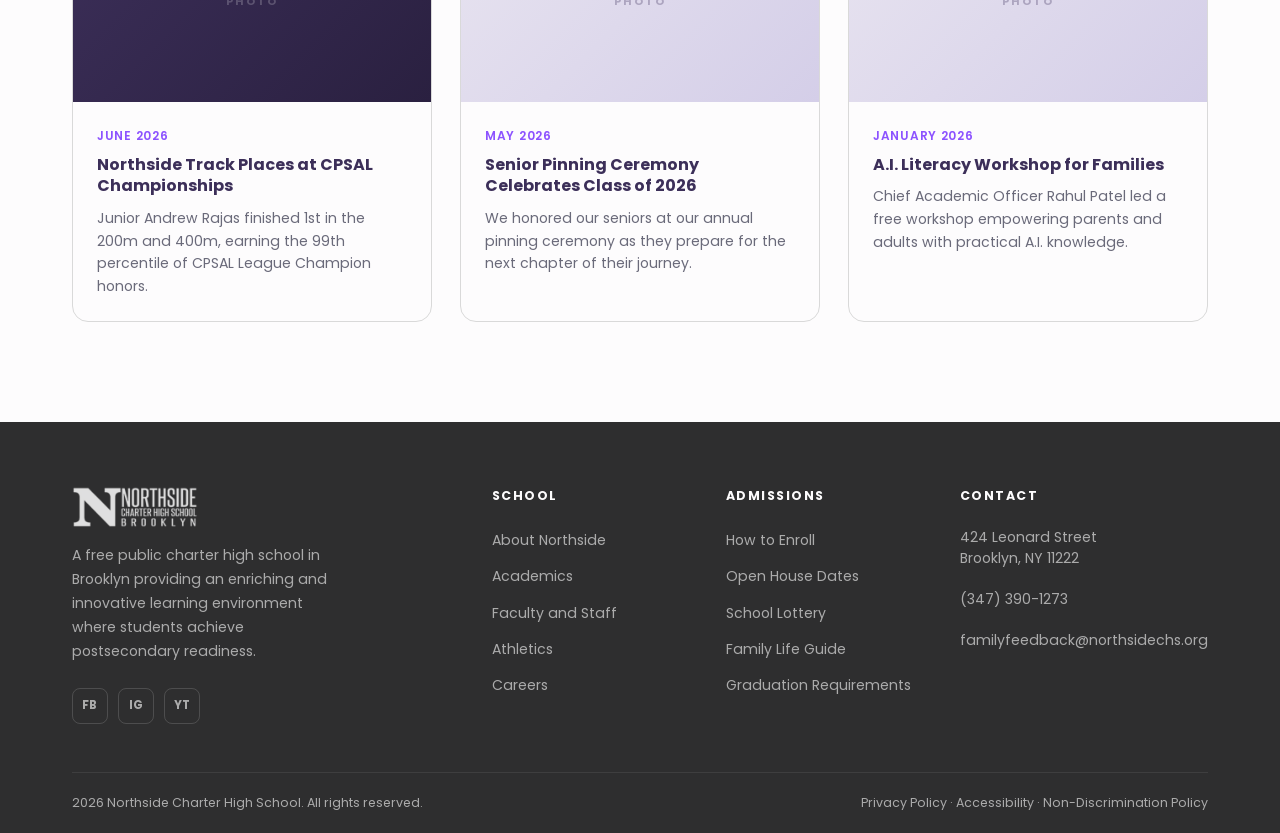
==== commit 56d94071: "Faculty restructure, 3 academics pages, nav cleanup Faculty: - Merge English + Social Studies + Worl" ====
--- a/index.html
+++ b/index.html
@@ -25,11 +25,11 @@
         </li>
         <li><a href="#">Academics</a></li>
         <li>
-          <a href="#">Academics</a>
+          <a href="academics-approach.html">Academics</a>
           <ul class="dropdown">
-            <li><a href="#">Our Approach</a></li>
-            <li><a href="#">Healthcare Pathway</a></li>
-            <li><a href="#">Graduation Requirements</a></li>
+            <li><a href="academics-approach.html">Our Approach</a></li>
+            <li><a href="academics-healthcare.html">Healthcare Pathway</a></li>
+            <li><a href="academics-graduation.html">Graduation Requirements</a></li>
           </ul>
         </li>
         <li><a href="admissions.html">Admissions</a></li>
@@ -40,7 +40,7 @@
             <li><a href="#">Clubs and Organizations</a></li>
           </ul>
         </li>
-        <li><a href="#">News</a></li>
+        <li><a href="careers.html">Careers</a></li>
         <li><a href="#">Contact</a></li>
       </ul>
       <div class="nav-actions">
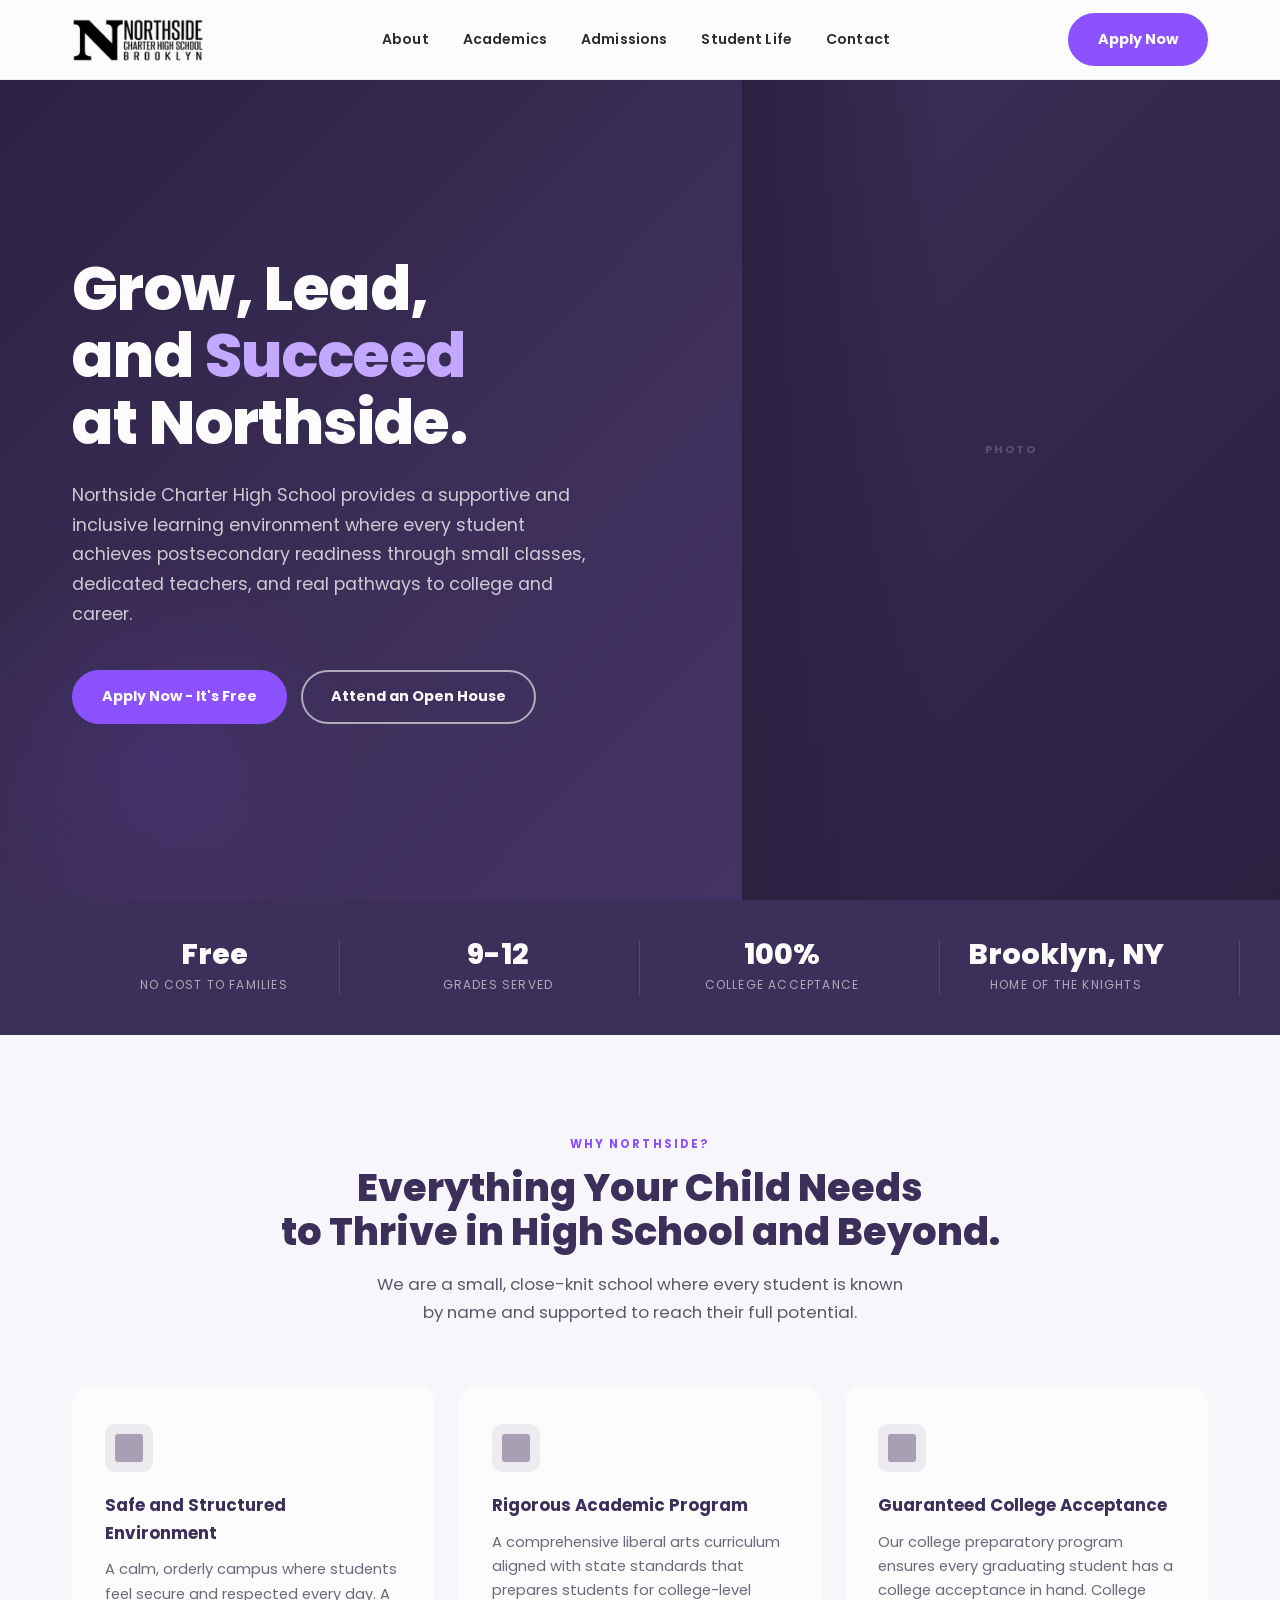
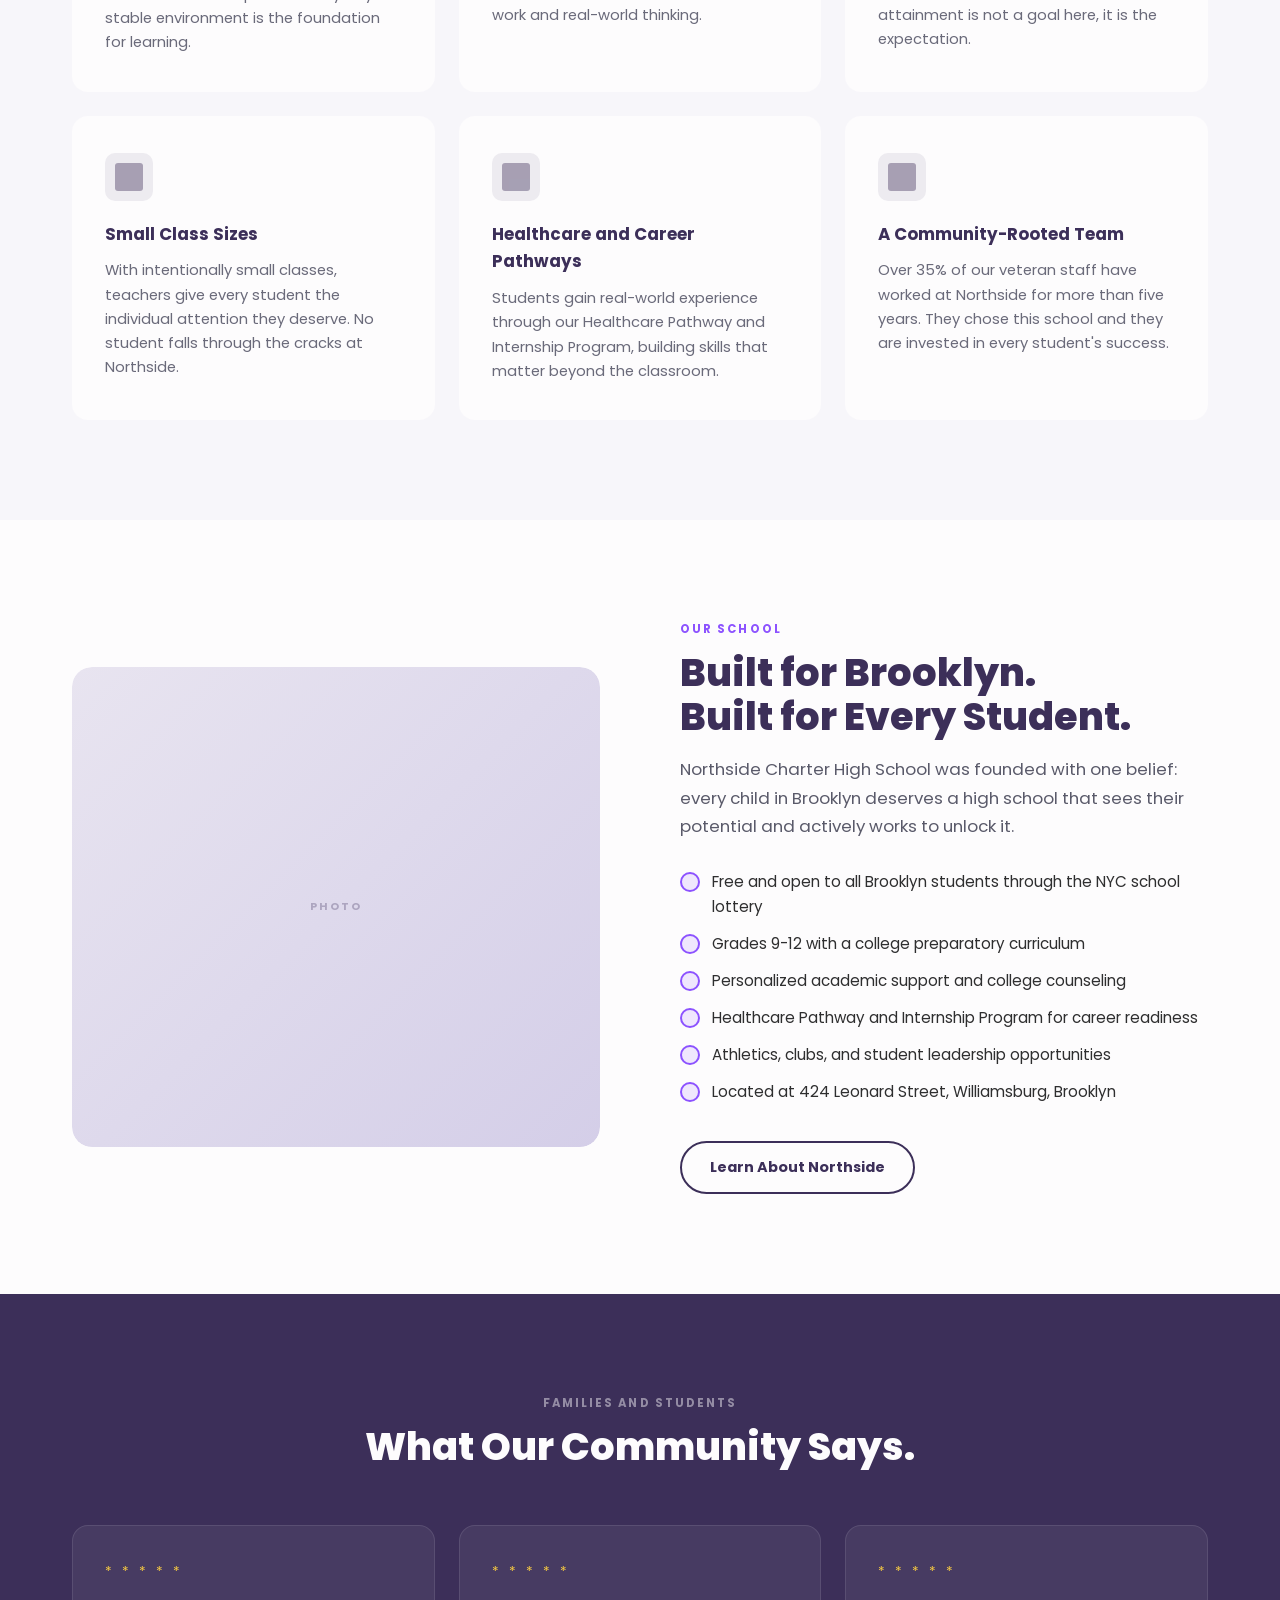
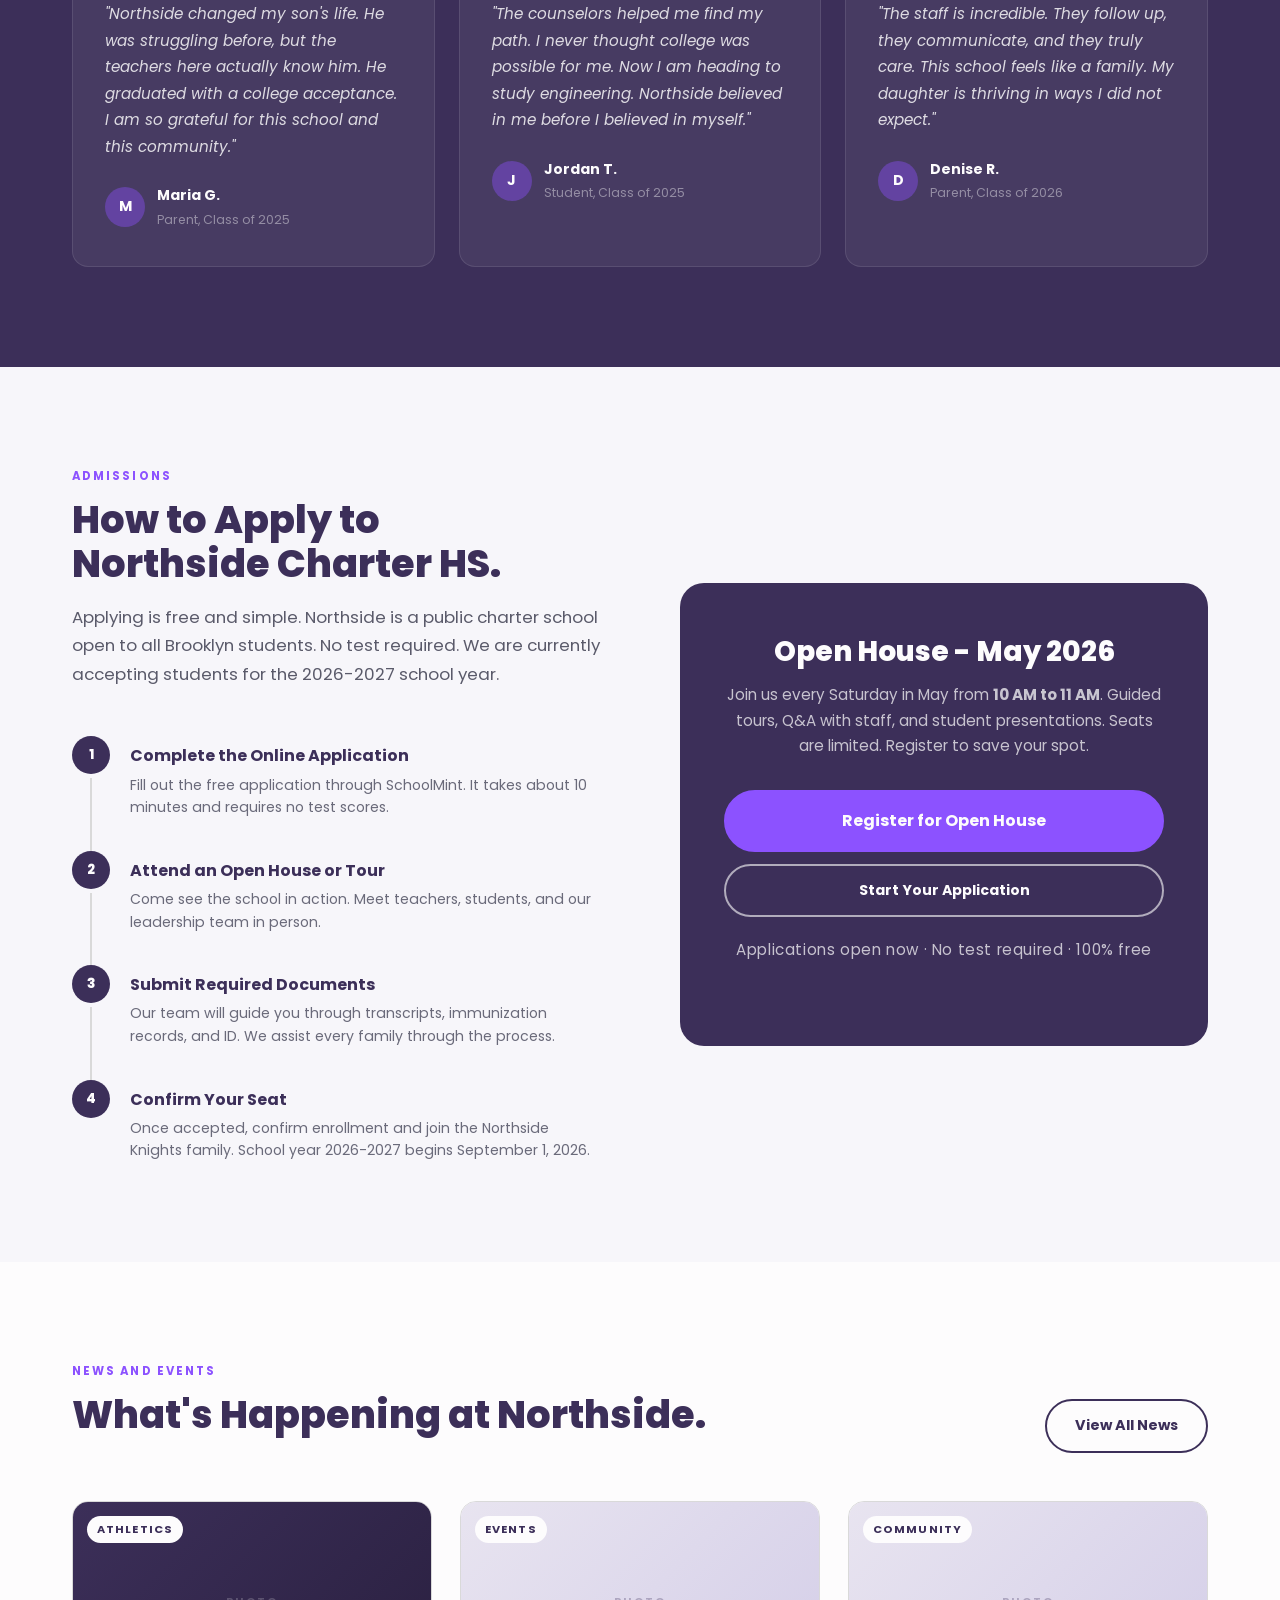
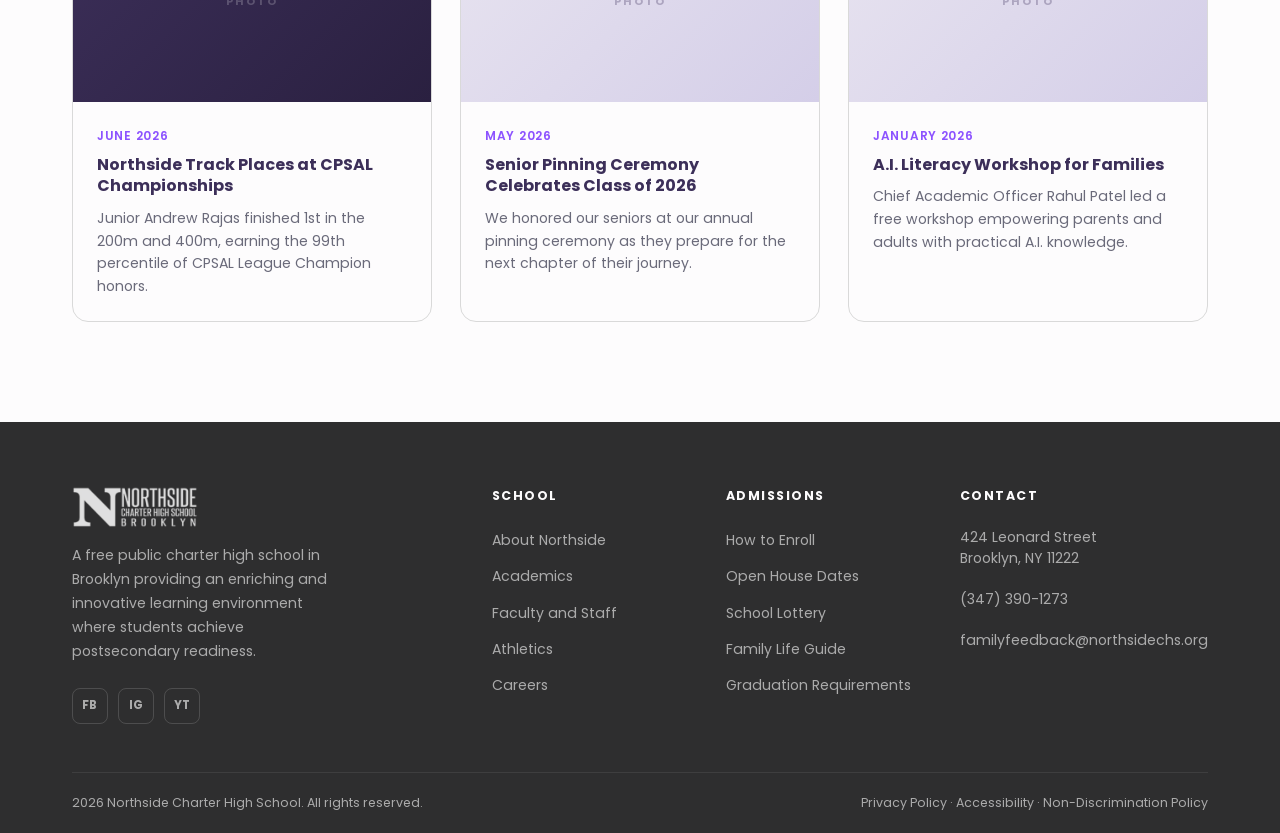
==== commit a9dd7907: "Clean up navbar and faculty directory across all pages - Navbar: remove phone number, collapse Caree" ====
--- a/index.html
+++ b/index.html
@@ -21,9 +21,9 @@
           <ul class="dropdown">
             <li><a href="about.html">About Northside</a></li>
             <li><a href="faculty.html">Faculty and Staff</a></li>
+            <li><a href="careers.html">Careers</a></li>
           </ul>
         </li>
-        <li><a href="#">Academics</a></li>
         <li>
           <a href="academics-approach.html">Academics</a>
           <ul class="dropdown">
@@ -40,11 +40,9 @@
             <li><a href="#">Clubs and Organizations</a></li>
           </ul>
         </li>
-        <li><a href="careers.html">Careers</a></li>
         <li><a href="#">Contact</a></li>
       </ul>
       <div class="nav-actions">
-        <span class="nav-phone">(347) 390-1273</span>
         <a href="https://nschs.schoolmint.net/signup" class="btn btn-primary" target="_blank" rel="noopener">Apply Now</a>
       </div>
       <button class="nav-hamburger" aria-label="Open menu">
